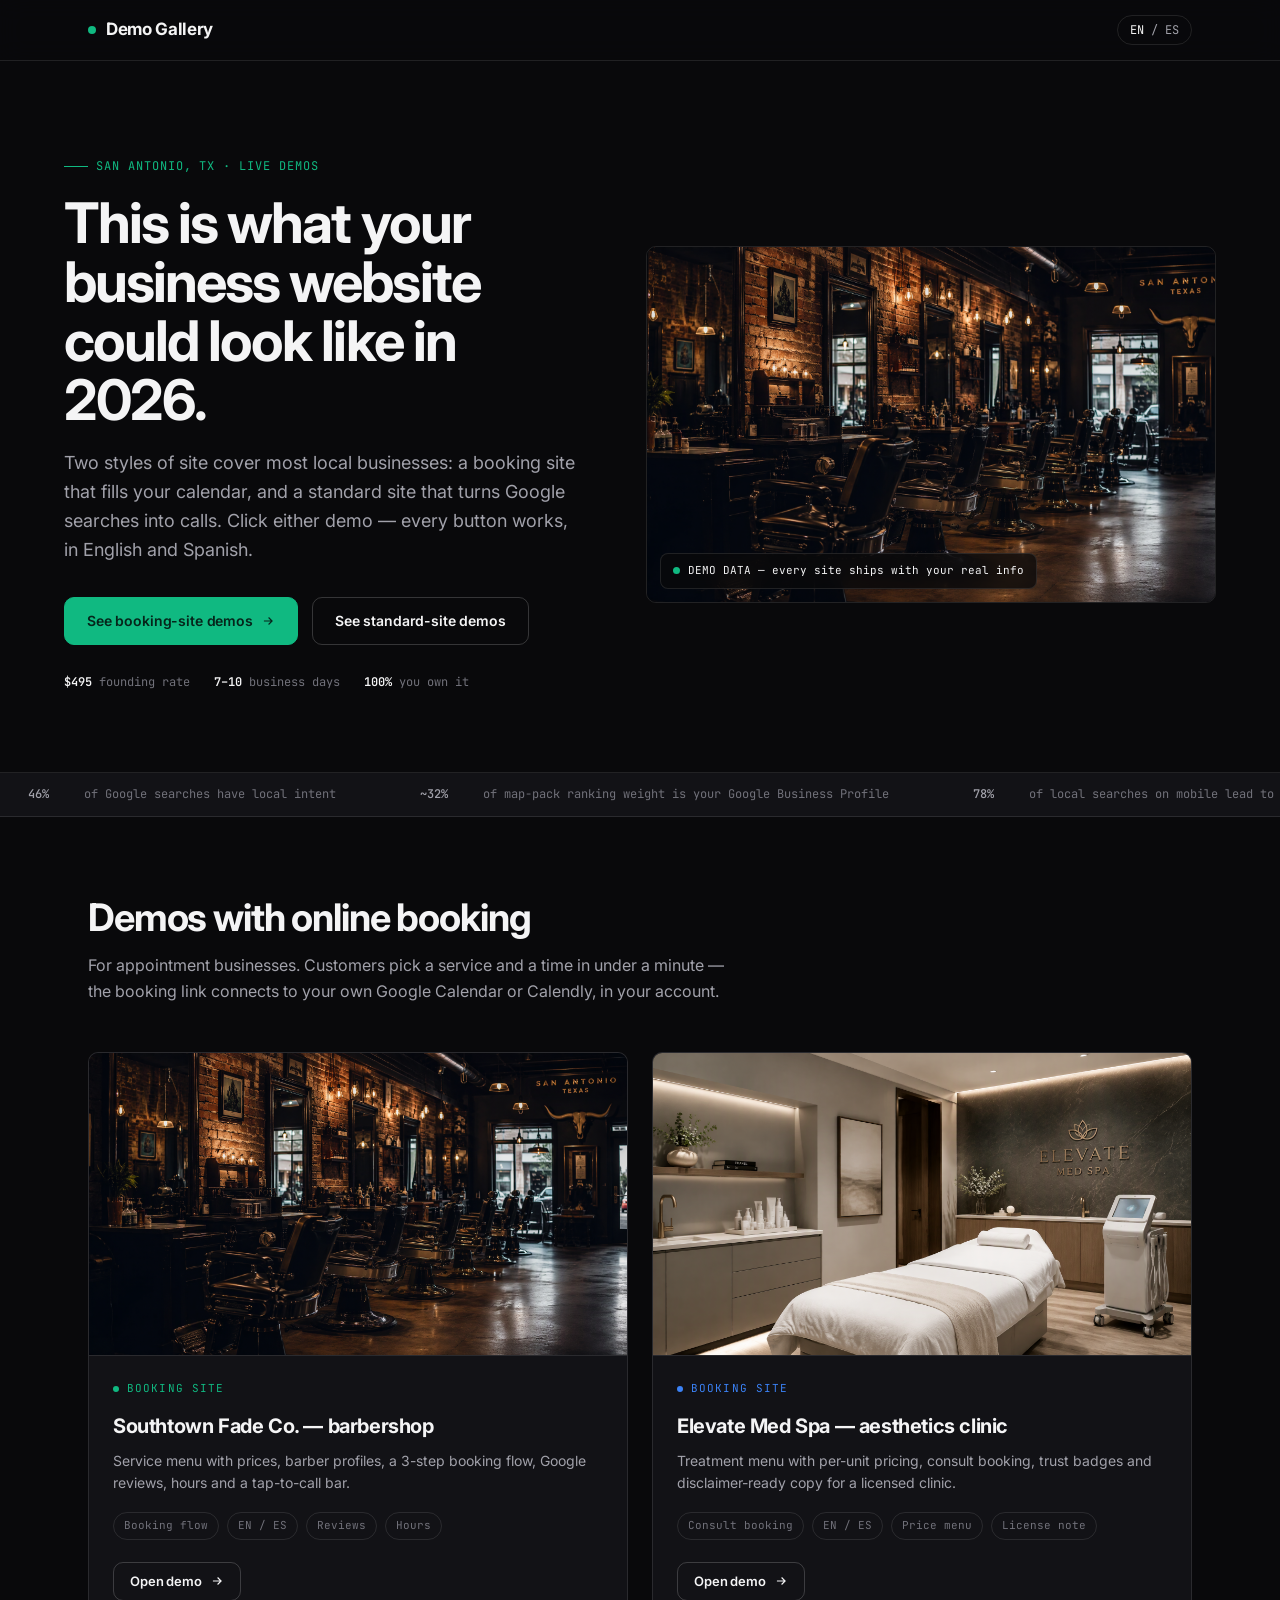
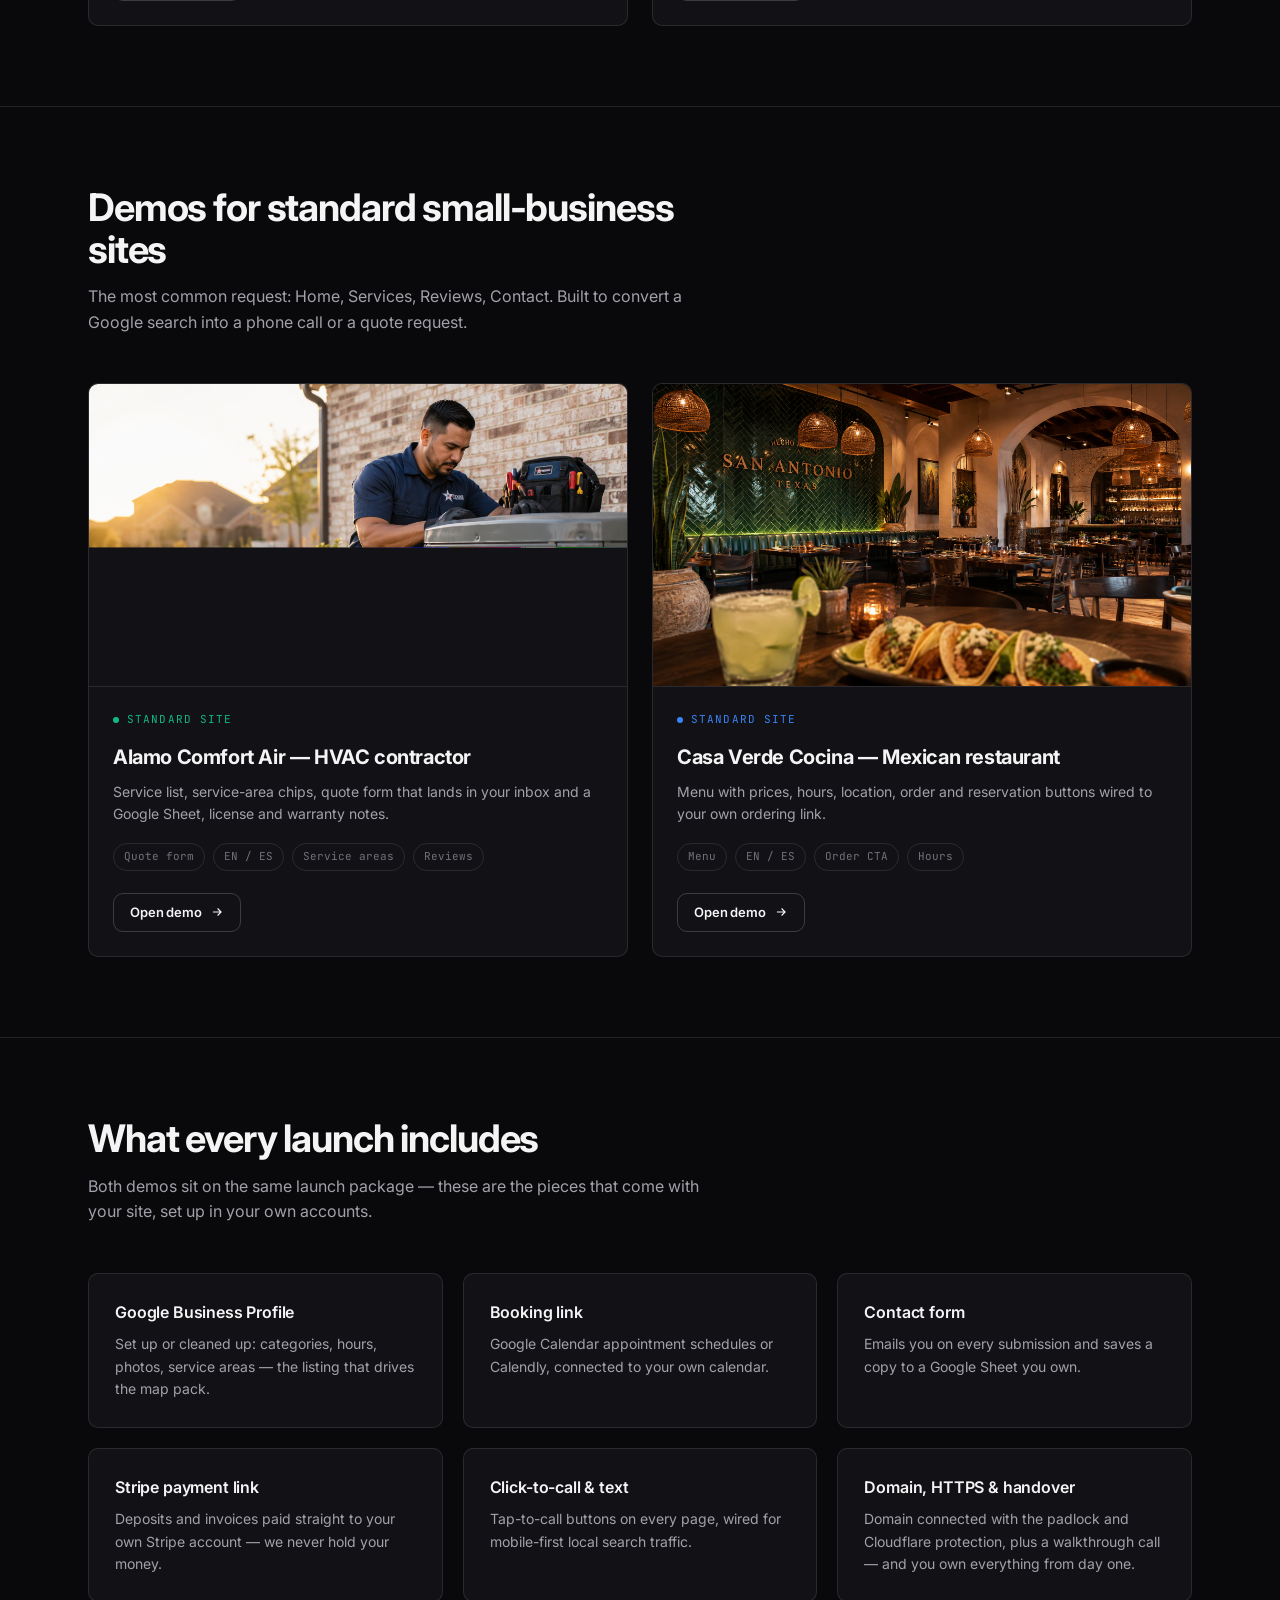
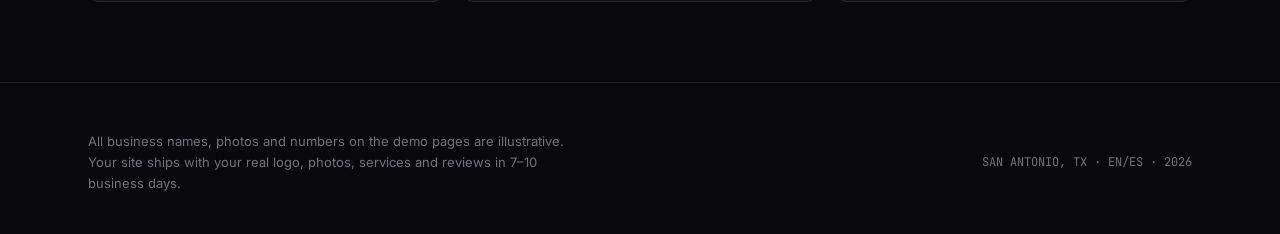
==== app/index.html @ 854df6b5 "refactor: normalize app directory name from 'app 2' to 'app'" ====
<!DOCTYPE html>
<html lang="en">
<head>
<meta charset="UTF-8">
<meta name="viewport" content="width=device-width, initial-scale=1.0">
<title>Website Demo Gallery — San Antonio Small Business</title>
<meta name="description" content="Live website demos for San Antonio small businesses: booking sites and standard business pages, in English and Spanish.">
<link rel="preconnect" href="https://fonts.googleapis.com">
<link rel="preconnect" href="https://fonts.gstatic.com" crossorigin>
<link href="https://fonts.googleapis.com/css2?family=Inter:wght@400;500;600;700;800&family=JetBrains+Mono:wght@400;500;600&display=swap" rel="stylesheet">
<link rel="stylesheet" href="assets/css/main.css">
<style>:root { --accent: #10b981; }</style>
</head>
<body>

<nav class="nav">
  <div class="container nav-inner">
    <a class="brand" href="index.html"><span class="brand-dot"></span><span data-i18n="brand">Demo Gallery</span></a>
    <div class="nav-links" style="display:none;">
      <a href="#booking-demos" data-i18n="navBooking">Booking demos</a>
      <a href="#standard-demos" data-i18n="navStandard">Standard demos</a>
      <a href="#includes" data-i18n="navIncludes">What's included</a>
    </div>
    <div class="nav-right">
      <button type="button" class="lang-toggle"><span class="active-lang">EN</span>&nbsp;/&nbsp;<span data-i18n="otherLang">ES</span></button>
    </div>
  </div>
</nav>

<header class="hero">
  <div class="container hero-grid">
    <div>
      <div class="eyebrow" data-i18n="eyebrow">SAN ANTONIO, TX · LIVE DEMOS</div>
      <h1 data-i18n="h1">This is what your business website could look like in 2026.</h1>
      <p class="lede" data-i18n="lede">Two styles of site cover most local businesses: a booking site that fills your calendar, and a standard site that turns Google searches into calls. Click either demo — every button works, in English and Spanish.</p>
      <div class="hero-ctas">
        <a class="btn btn-primary" href="#booking-demos"><span data-i18n="ctaBooking">See booking-site demos</span> <svg width="14" height="14" viewBox="0 0 24 24" fill="none" stroke="currentColor" stroke-width="2"><path d="M5 12h14M13 6l6 6-6 6"/></svg></a>
        <a class="btn btn-ghost" href="#standard-demos"><span data-i18n="ctaStandard">See standard-site demos</span></a>
      </div>
      <div class="hero-trust">
        <div class="trust-item"><strong>$495</strong> <span data-i18n="trust1">founding rate</span></div>
        <div class="trust-item"><strong>7–10</strong> <span data-i18n="trust2">business days</span></div>
        <div class="trust-item"><strong>100%</strong> <span data-i18n="trust3">you own it</span></div>
      </div>
    </div>
    <div class="hero-media">
      <img src="assets/img/barbershop-hero.png" alt="Barbershop website demo preview">
      <div class="hero-badge"><span class="pulse"></span><span data-i18n="badge">DEMO DATA — every site ships with your real info</span></div>
    </div>
  </div>
</header>

<div class="ticker-wrap">
  <div class="ticker" aria-hidden="true">
    <span><b>46%</b> <span data-i18n="tick1">of Google searches have local intent</span></span>
    <span><b>~32%</b> <span data-i18n="tick2">of map-pack ranking weight is your Google Business Profile</span></span>
    <span><b>78%</b> <span data-i18n="tick3">of local searches on mobile lead to an offline visit or call</span></span>
    <span data-i18n="tick4">Your site + your Google listing + click-to-call = the whole funnel</span>
    <span><b>46%</b> <span data-i18n="tick1">of Google searches have local intent</span></span>
    <span><b>~32%</b> <span data-i18n="tick2">of map-pack ranking weight is your Google Business Profile</span></span>
    <span><b>78%</b> <span data-i18n="tick3">of local searches on mobile lead to an offline visit or call</span></span>
    <span data-i18n="tick4">Your site + your Google listing + click-to-call = the whole funnel</span>
  </div>
</div>

<section class="section" id="booking-demos">
  <div class="container">
    <div class="section-head">
      <h2 data-i18n="bookH">Demos with online booking</h2>
      <p data-i18n="bookP">For appointment businesses. Customers pick a service and a time in under a minute — the booking link connects to your own Google Calendar or Calendly, in your account.</p>
    </div>
    <div class="tpl-grid">
      <a class="tpl-card" href="barbershop.html">
        <img src="assets/img/barbershop-hero.png" alt="Southtown Fade Co. demo">
        <div class="tpl-body">
          <span class="tpl-tag emerald" data-i18n="tagBooking">BOOKING SITE</span>
          <h3 data-i18n="b1t">Southtown Fade Co. — barbershop</h3>
          <p data-i18n="b1p">Service menu with prices, barber profiles, a 3-step booking flow, Google reviews, hours and a tap-to-call bar.</p>
          <div class="tpl-feats">
            <span data-i18n="f1">Booking flow</span><span data-i18n="f2">EN / ES</span><span data-i18n="f3">Reviews</span><span data-i18n="f4">Hours</span>
          </div>
          <span class="btn btn-ghost btn-sm"><span data-i18n="viewDemo">Open demo</span> <svg width="14" height="14" viewBox="0 0 24 24" fill="none" stroke="currentColor" stroke-width="2"><path d="M5 12h14M13 6l6 6-6 6"/></svg></span>
        </div>
      </a>
      <a class="tpl-card" href="medspa.html">
        <img src="assets/img/medspa-hero.png" alt="Elevate Med Spa demo">
        <div class="tpl-body">
          <span class="tpl-tag cobalt" data-i18n="tagBooking2">BOOKING SITE</span>
          <h3 data-i18n="b2t">Elevate Med Spa — aesthetics clinic</h3>
          <p data-i18n="b2p">Treatment menu with per-unit pricing, consult booking, trust badges and disclaimer-ready copy for a licensed clinic.</p>
          <div class="tpl-feats">
            <span data-i18n="f1b">Consult booking</span><span data-i18n="f2b">EN / ES</span><span data-i18n="f3b">Price menu</span><span data-i18n="f4b">License note</span>
          </div>
          <span class="btn btn-ghost btn-sm"><span data-i18n="viewDemo2">Open demo</span> <svg width="14" height="14" viewBox="0 0 24 24" fill="none" stroke="currentColor" stroke-width="2"><path d="M5 12h14M13 6l6 6-6 6"/></svg></span>
        </div>
      </a>
    </div>
  </div>
</section>

<section class="section" id="standard-demos">
  <div class="container">
    <div class="section-head">
      <h2 data-i18n="stdH">Demos for standard small-business sites</h2>
      <p data-i18n="stdP">The most common request: Home, Services, Reviews, Contact. Built to convert a Google search into a phone call or a quote request.</p>
    </div>
    <div class="tpl-grid">
      <a class="tpl-card" href="contractor.html">
        <img src="assets/img/contractor-hero.png" alt="Alamo Comfort Air demo">
        <div class="tpl-body">
          <span class="tpl-tag emerald" data-i18n="tagStandard">STANDARD SITE</span>
          <h3 data-i18n="s1t">Alamo Comfort Air — HVAC contractor</h3>
          <p data-i18n="s1p">Service list, service-area chips, quote form that lands in your inbox and a Google Sheet, license and warranty notes.</p>
          <div class="tpl-feats">
            <span data-i18n="f1c">Quote form</span><span data-i18n="f2c">EN / ES</span><span data-i18n="f3c">Service areas</span><span data-i18n="f4c">Reviews</span>
          </div>
          <span class="btn btn-ghost btn-sm"><span data-i18n="viewDemo3">Open demo</span> <svg width="14" height="14" viewBox="0 0 24 24" fill="none" stroke="currentColor" stroke-width="2"><path d="M5 12h14M13 6l6 6-6 6"/></svg></span>
        </div>
      </a>
      <a class="tpl-card" href="restaurant.html">
        <img src="assets/img/restaurant-hero.png" alt="Casa Verde Cocina demo">
        <div class="tpl-body">
          <span class="tpl-tag cobalt" data-i18n="tagStandard2">STANDARD SITE</span>
          <h3 data-i18n="s2t">Casa Verde Cocina — Mexican restaurant</h3>
          <p data-i18n="s2p">Menu with prices, hours, location, order and reservation buttons wired to your own ordering link.</p>
          <div class="tpl-feats">
            <span data-i18n="f1d">Menu</span><span data-i18n="f2d">EN / ES</span><span data-i18n="f3d">Order CTA</span><span data-i18n="f4d">Hours</span>
          </div>
          <span class="btn btn-ghost btn-sm"><span data-i18n="viewDemo4">Open demo</span> <svg width="14" height="14" viewBox="0 0 24 24" fill="none" stroke="currentColor" stroke-width="2"><path d="M5 12h14M13 6l6 6-6 6"/></svg></span>
        </div>
      </a>
    </div>
  </div>
</section>

<section class="section" id="includes">
  <div class="container">
    <div class="section-head">
      <h2 data-i18n="incH">What every launch includes</h2>
      <p data-i18n="incP">Both demos sit on the same launch package — these are the pieces that come with your site, set up in your own accounts.</p>
    </div>
    <div class="grid-3">
      <div class="card"><h3 data-i18n="i1t">Google Business Profile</h3><p data-i18n="i1p">Set up or cleaned up: categories, hours, photos, service areas — the listing that drives the map pack.</p></div>
      <div class="card"><h3 data-i18n="i2t">Booking link</h3><p data-i18n="i2p">Google Calendar appointment schedules or Calendly, connected to your own calendar.</p></div>
      <div class="card"><h3 data-i18n="i3t">Contact form</h3><p data-i18n="i3p">Emails you on every submission and saves a copy to a Google Sheet you own.</p></div>
      <div class="card"><h3 data-i18n="i4t">Stripe payment link</h3><p data-i18n="i4p">Deposits and invoices paid straight to your own Stripe account — we never hold your money.</p></div>
      <div class="card"><h3 data-i18n="i5t">Click-to-call &amp; text</h3><p data-i18n="i5p">Tap-to-call buttons on every page, wired for mobile-first local search traffic.</p></div>
      <div class="card"><h3 data-i18n="i6t">Domain, HTTPS &amp; handover</h3><p data-i18n="i6p">Domain connected with the padlock and Cloudflare protection, plus a walkthrough call — and you own everything from day one.</p></div>
    </div>
  </div>
</section>

<footer class="footer">
  <div class="container footer-inner">
    <p data-i18n="footP">All business names, photos and numbers on the demo pages are illustrative. Your site ships with your real logo, photos, services and reviews in 7–10 business days.</p>
    <span class="mono" data-i18n="footM">SAN ANTONIO, TX · EN/ES · 2026</span>
  </div>
</footer>

<script>
window.I18N = {
  en: {
    brand: "Demo Gallery", navBooking: "Booking demos", navStandard: "Standard demos", navIncludes: "What's included", otherLang: "ES",
    eyebrow: "SAN ANTONIO, TX · LIVE DEMOS",
    h1: "This is what your business website could look like in 2026.",
    lede: "Two styles of site cover most local businesses: a booking site that fills your calendar, and a standard site that turns Google searches into calls. Click either demo — every button works, in English and Spanish.",
    ctaBooking: "See booking-site demos", ctaStandard: "See standard-site demos",
    trust1: "founding rate", trust2: "business days", trust3: "you own it",
    badge: "DEMO DATA — every site ships with your real info",
    tick1: "of Google searches have local intent", tick2: "of map-pack ranking weight is your Google Business Profile", tick3: "of local searches on mobile lead to an offline visit or call", tick4: "Your site + your Google listing + click-to-call = the whole funnel",
    bookH: "Demos with online booking",
    bookP: "For appointment businesses. Customers pick a service and a time in under a minute — the booking link connects to your own Google Calendar or Calendly, in your account.",
    tagBooking: "BOOKING SITE", b1t: "Southtown Fade Co. — barbershop",
    b1p: "Service menu with prices, barber profiles, a 3-step booking flow, Google reviews, hours and a tap-to-call bar.",
    f1: "Booking flow", f2: "EN / ES", f3: "Reviews", f4: "Hours", viewDemo: "Open demo",
    tagBooking2: "BOOKING SITE", b2t: "Elevate Med Spa — aesthetics clinic",
    b2p: "Treatment menu with per-unit pricing, consult booking, trust badges and disclaimer-ready copy for a licensed clinic.",
    f1b: "Consult booking", f2b: "EN / ES", f3b: "Price menu", f4b: "License note", viewDemo2: "Open demo",
    stdH: "Demos for standard small-business sites",
    stdP: "The most common request: Home, Services, Reviews, Contact. Built to convert a Google search into a phone call or a quote request.",
    tagStandard: "STANDARD SITE", s1t: "Alamo Comfort Air — HVAC contractor",
    s1p: "Service list, service-area chips, quote form that lands in your inbox and a Google Sheet, license and warranty notes.",
    f1c: "Quote form", f2c: "EN / ES", f3c: "Service areas", f4c: "Reviews", viewDemo3: "Open demo",
    tagStandard2: "STANDARD SITE", s2t: "Casa Verde Cocina — Mexican restaurant",
    s2p: "Menu with prices, hours, location, order and reservation buttons wired to your own ordering link.",
    f1d: "Menu", f2d: "EN / ES", f3d: "Order CTA", f4d: "Hours", viewDemo4: "Open demo",
    incH: "What every launch includes",
    incP: "Both demos sit on the same launch package — these are the pieces that come with your site, set up in your own accounts.",
    i1t: "Google Business Profile", i1p: "Set up or cleaned up: categories, hours, photos, service areas — the listing that drives the map pack.",
    i2t: "Booking link", i2p: "Google Calendar appointment schedules or Calendly, connected to your own calendar.",
    i3t: "Contact form", i3p: "Emails you on every submission and saves a copy to a Google Sheet you own.",
    i4t: "Stripe payment link", i4p: "Deposits and invoices paid straight to your own Stripe account — we never hold your money.",
    i5t: "Click-to-call & text", i5p: "Tap-to-call buttons on every page, wired for mobile-first local search traffic.",
    i6t: "Domain, HTTPS & handover", i6p: "Domain connected with the padlock and Cloudflare protection, plus a walkthrough call — and you own everything from day one.",
    footP: "All business names, photos and numbers on the demo pages are illustrative. Your site ships with your real logo, photos, services and reviews in 7–10 business days.",
    footM: "SAN ANTONIO, TX · EN/ES · 2026"
  },
  es: {
    brand: "Galería de demos", navBooking: "Demos con citas", navStandard: "Demos estándar", navIncludes: "Qué incluye", otherLang: "EN",
    eyebrow: "SAN ANTONIO, TX · DEMOS EN VIVO",
    h1: "Así podría verse el sitio web de su negocio en 2026.",
    lede: "Dos estilos de sitio cubren la mayoría de los negocios locales: un sitio con citas que llena su calendario, y un sitio estándar que convierte búsquedas de Google en llamadas. Abra cualquier demo — cada botón funciona, en inglés y en español.",
    ctaBooking: "Ver demos con citas", ctaStandard: "Ver demos estándar",
    trust1: "tarifa fundador", trust2: "días hábiles", trust3: "es suyo",
    badge: "DATOS DE DEMO — cada sitio se entrega con su información real",
    tick1: "de las búsquedas en Google tienen intención local", tick2: "del peso del ranking local es su perfil de Google Business", tick3: "de las búsquedas locales en móvil terminan en visita o llamada", tick4: "Su sitio + su perfil de Google + llamar con un toque = todo el embudo",
    bookH: "Demos con citas en línea",
    bookP: "Para negocios con citas. El cliente elige un servicio y una hora en menos de un minuto — el enlace de citas se conecta a su propio Google Calendar o Calendly, en su cuenta.",
    tagBooking: "SITIO CON CITAS", b1t: "Southtown Fade Co. — barbería",
    b1p: "Menú de servicios con precios, perfiles de barberos, citas en 3 pasos, reseñas de Google, horarios y barra de llamada.",
    f1: "Flujo de citas", f2: "EN / ES", f3: "Reseñas", f4: "Horarios", viewDemo: "Abrir demo",
    tagBooking2: "SITIO CON CITAS", b2t: "Elevate Med Spa — clínica de estética",
    b2p: "Menú de tratamientos con precios por unidad, reserva de consulta, sellos de confianza y textos listos para un aviso legal.",
    f1b: "Reserva de consulta", f2b: "EN / ES", f3b: "Menú de precios", f4b: "Nota de licencia", viewDemo2: "Abrir demo",
    stdH: "Demos de sitios estándar para negocios",
    stdP: "La solicitud más común: Inicio, Servicios, Reseñas, Contacto. Hecho para convertir una búsqueda de Google en llamada o solicitud de cotización.",
    tagStandard: "SITIO ESTÁNDAR", s1t: "Alamo Comfort Air — contratista de aire acondicionado",
    s1p: "Lista de servicios, zonas de servicio, formulario de cotización que llega a su correo y a una hoja de Google, notas de licencia y garantía.",
    f1c: "Formulario", f2c: "EN / ES", f3c: "Zonas", f4c: "Reseñas", viewDemo3: "Abrir demo",
    tagStandard2: "SITIO ESTÁNDAR", s2t: "Casa Verde Cocina — restaurante mexicano",
    s2p: "Menú con precios, horarios, ubicación, botones de pedido y reservación conectados a su propio enlace.",
    f1d: "Menú", f2d: "EN / ES", f3d: "Pedidos", f4d: "Horarios", viewDemo4: "Abrir demo",
    incH: "Qué incluye cada lanzamiento",
    incP: "Ambas demos usan el mismo paquete de lanzamiento — estas piezas llegan con su sitio, configuradas en sus propias cuentas.",
    i1t: "Perfil de Google Business", i1p: "Creado o arreglado: categorías, horarios, fotos, zonas — la ficha que impulsa el mapa local.",
    i2t: "Enlace de citas", i2p: "Citas de Google Calendar o Calendly, conectadas a su propio calendario.",
    i3t: "Formulario de contacto", i3p: "Le llega un correo con cada solicitud y guarda una copia en una hoja de Google suya.",
    i4t: "Enlace de pago Stripe", i4p: "Depósitos y facturas pagan directo a su propia cuenta de Stripe — nunca retenemos su dinero.",
    i5t: "Llamar y texto con un toque", i5p: "Botones de llamada en cada página, pensados para el tráfico móvil de búsqueda local.",
    i6t: "Dominio, HTTPS y entrega", i6p: "Dominio conectado con candado y protección de Cloudflare, más una llamada de orientación — y usted es dueño de todo desde el día uno.",
    footP: "Los nombres, fotos y números de las demos son ilustrativos. Su sitio se entrega con su logo, fotos, servicios y reseñas reales en 7–10 días hábiles.",
    footM: "SAN ANTONIO, TX · EN/ES · 2026"
  }
};
</script>
<script src="assets/js/main.js"></script>
</body>
</html>
---- app/assets/css/main.css ----
/* ============================================================
   Dark Modern demo system — Zinc-950 canvas, 1px borders,
   Inter tight + JetBrains Mono. No shadows, no gradients.
   ============================================================ */

:root {
  --bg: #09090b;
  --surface: #121216;
  --surface-2: #18181d;
  --border: rgba(255, 255, 255, 0.1);
  --border-strong: rgba(255, 255, 255, 0.18);
  --text: #f4f4f5;
  --muted: #a1a1aa;
  --faint: #71717a;
  --emerald: #10b981;
  --cobalt: #3b82f6;
  --danger: #f87171;
  --sans: "Inter", -apple-system, BlinkMacSystemFont, "Segoe UI", Roboto, sans-serif;
  --mono: "JetBrains Mono", ui-monospace, SFMono-Regular, Menlo, monospace;
  --ease: cubic-bezier(0.2, 1, 0.2, 1);
  --radius: 10px;
}

* { margin: 0; padding: 0; box-sizing: border-box; }

html { scroll-behavior: smooth; }

body {
  background: var(--bg);
  color: var(--text);
  font-family: var(--sans);
  font-size: 16px;
  line-height: 1.6;
  -webkit-font-smoothing: antialiased;
  padding-bottom: 72px; /* room for mobile action bar */
}

img { display: block; max-width: 100%; }

a { color: inherit; text-decoration: none; }

.container { max-width: 1152px; margin: 0 auto; padding: 0 24px; }

.mono { font-family: var(--mono); }

::selection { background: rgba(16, 185, 129, 0.3); }

:focus-visible {
  outline: 2px solid var(--cobalt);
  outline-offset: 2px;
  border-radius: 4px;
}

/* ---------- Nav ---------- */
.nav {
  position: sticky;
  top: 0;
  z-index: 50;
  background: rgba(9, 9, 11, 0.82);
  backdrop-filter: blur(12px);
  border-bottom: 1px solid var(--border);
}
.nav-inner {
  display: flex;
  align-items: center;
  justify-content: space-between;
  height: 60px;
  gap: 16px;
}
.brand {
  font-weight: 700;
  letter-spacing: -0.02em;
  font-size: 17px;
  display: flex;
  align-items: center;
  gap: 10px;
  white-space: nowrap;
}
.brand-dot { width: 8px; height: 8px; border-radius: 50%; background: var(--accent, var(--emerald)); }
.nav-links { display: flex; gap: 28px; align-items: center; }
.nav-links a {
  font-size: 14px;
  color: var(--muted);
  transition: color 160ms var(--ease);
}
.nav-links a:hover { color: var(--text); }
.nav-right { display: flex; align-items: center; gap: 12px; }
@media (max-width: 899px) { .nav-links { display: none; } }

.lang-toggle {
  font-family: var(--mono);
  font-size: 12px;
  color: var(--muted);
  border: 1px solid var(--border);
  background: transparent;
  border-radius: 999px;
  padding: 6px 12px;
  cursor: pointer;
  transition: border-color 160ms var(--ease), color 160ms var(--ease);
}
.lang-toggle:hover { border-color: var(--border-strong); color: var(--text); }
.lang-toggle .active-lang { color: var(--text); }

/* ---------- Buttons ---------- */
.btn {
  display: inline-flex;
  align-items: center;
  justify-content: center;
  gap: 8px;
  font-family: var(--sans);
  font-size: 14px;
  font-weight: 600;
  letter-spacing: -0.01em;
  padding: 12px 22px;
  border-radius: var(--radius);
  border: 1px solid transparent;
  cursor: pointer;
  transition: background 180ms var(--ease), border-color 180ms var(--ease), color 180ms var(--ease);
  min-height: 44px;
}
.btn svg { transition: transform 180ms var(--ease); }
.btn:hover svg { transform: translateX(3px); }
.btn-primary { background: var(--accent, var(--emerald)); color: #06251b; border-color: var(--accent, var(--emerald)); }
.btn-primary:hover { filter: brightness(1.1); }
.btn-cobalt { background: var(--cobalt); color: #fff; border-color: var(--cobalt); }
.btn-cobalt:hover { filter: brightness(1.12); }
.btn-ghost { background: transparent; color: var(--text); border-color: var(--border-strong); }
.btn-ghost:hover { border-color: rgba(255, 255, 255, 0.35); }
.btn-sm { padding: 8px 16px; min-height: 38px; font-size: 13px; }
.btn-block { width: 100%; }
.btn:disabled { opacity: 0.45; cursor: not-allowed; }

/* ---------- Hero ---------- */
.hero { border-bottom: 1px solid var(--border); }
.hero-grid {
  display: grid;
  gap: 48px;
  padding: 72px 0 64px;
  align-items: center;
}
@media (min-width: 1024px) {
  .hero-grid { grid-template-columns: 1fr 1.1fr; gap: 64px; padding: 96px 0 80px; }
}
.eyebrow {
  font-family: var(--mono);
  font-size: 12px;
  letter-spacing: 0.08em;
  color: var(--accent, var(--emerald));
  margin-bottom: 18px;
  display: flex;
  align-items: center;
  gap: 8px;
}
.eyebrow::before { content: ""; width: 24px; height: 1px; background: var(--accent, var(--emerald)); }
.hero h1 {
  font-size: clamp(34px, 5vw, 56px);
  line-height: 1.05;
  letter-spacing: -0.035em;
  font-weight: 700;
  margin-bottom: 20px;
}
.hero p.lede { color: var(--muted); font-size: 18px; max-width: 54ch; margin-bottom: 32px; }
.hero-ctas { display: flex; gap: 14px; flex-wrap: wrap; }
.hero-trust { margin-top: 28px; display: flex; gap: 24px; flex-wrap: wrap; }
.trust-item { font-family: var(--mono); font-size: 12px; color: var(--faint); }
.trust-item strong { color: var(--text); font-weight: 600; }

.hero-media { position: relative; }
.hero-media img {
  width: 100%;
  aspect-ratio: 16 / 10;
  object-fit: cover;
  border-radius: var(--radius);
  border: 1px solid var(--border);
}
.hero-badge {
  position: absolute;
  bottom: 14px;
  left: 14px;
  font-family: var(--mono);
  font-size: 11px;
  color: var(--text);
  background: rgba(9, 9, 11, 0.78);
  backdrop-filter: blur(8px);
  border: 1px solid var(--border);
  border-radius: 8px;
  padding: 8px 12px;
  display: flex;
  align-items: center;
  gap: 8px;
}
.pulse { width: 7px; height: 7px; border-radius: 50%; background: var(--accent, var(--emerald)); animation: pulse 2s infinite; }
@keyframes pulse { 0%, 100% { opacity: 1; } 50% { opacity: 0.35; } }
@media (prefers-reduced-motion: reduce) { .pulse { animation: none; } }

/* ---------- Metrics strip ---------- */
.metrics { border-bottom: 1px solid var(--border); }
.metrics-row {
  display: grid;
  grid-template-columns: repeat(2, 1fr);
  gap: 1px;
  background: var(--border);
}
@media (min-width: 768px) { .metrics-row { grid-template-columns: repeat(4, 1fr); } }
.metric {
  background: var(--bg);
  padding: 28px 24px;
}
.metric-value {
  font-family: var(--mono);
  font-size: 28px;
  font-weight: 600;
  letter-spacing: -0.03em;
  color: var(--text);
}
.metric-value .unit { font-size: 15px; color: var(--accent, var(--emerald)); }
.metric-label { font-size: 13px; color: var(--faint); margin-top: 6px; }

/* ---------- Sections ---------- */
.section { padding: 80px 0; border-bottom: 1px solid var(--border); }
.section-head { max-width: 640px; margin-bottom: 48px; }
.section-head h2 {
  font-size: clamp(26px, 3.4vw, 38px);
  letter-spacing: -0.03em;
  line-height: 1.1;
  font-weight: 700;
  margin-bottom: 14px;
}
.section-head p { color: var(--muted); font-size: 16px; }

/* ---------- Service / menu rows ---------- */
.rows { border-top: 1px solid var(--border); }
.row-item {
  display: flex;
  align-items: baseline;
  justify-content: space-between;
  gap: 24px;
  padding: 22px 4px;
  border-bottom: 1px solid var(--border);
  transition: background 160ms var(--ease), padding 160ms var(--ease);
  cursor: pointer;
}
.row-item:hover { background: var(--surface); padding-left: 14px; padding-right: 14px; }
.row-main { min-width: 0; }
.row-name { font-weight: 600; font-size: 17px; letter-spacing: -0.01em; }
.row-desc { font-size: 14px; color: var(--faint); margin-top: 3px; }
.row-meta { text-align: right; white-space: nowrap; }
.row-price { font-family: var(--mono); font-size: 16px; font-weight: 600; color: var(--text); }
.row-sub { font-family: var(--mono); font-size: 11px; color: var(--faint); margin-top: 3px; }

/* ---------- Cards grid (reviews / features) ---------- */
.grid-3 { display: grid; gap: 20px; }
@media (min-width: 900px) { .grid-3 { grid-template-columns: repeat(3, 1fr); } }
.grid-2 { display: grid; gap: 20px; }
@media (min-width: 900px) { .grid-2 { grid-template-columns: repeat(2, 1fr); } }

.card {
  background: var(--surface);
  border: 1px solid var(--border);
  border-radius: var(--radius);
  padding: 26px;
}
.card .stars { color: var(--accent, var(--emerald)); font-size: 14px; letter-spacing: 2px; margin-bottom: 12px; }
.card blockquote { font-size: 15px; color: var(--text); line-height: 1.65; }
.card .who { margin-top: 16px; font-size: 13px; color: var(--faint); }
.card .who strong { color: var(--muted); font-weight: 600; }
.card h3 { font-size: 16px; font-weight: 600; letter-spacing: -0.01em; margin-bottom: 8px; }
.card p { font-size: 14px; color: var(--muted); }

/* ---------- Info / hours block ---------- */
.info-grid { display: grid; gap: 40px; }
@media (min-width: 900px) { .info-grid { grid-template-columns: 1fr 1fr; gap: 64px; } }
.hours-table { width: 100%; border-collapse: collapse; font-size: 14px; }
.hours-table td { padding: 10px 0; border-bottom: 1px solid var(--border); }
.hours-table td:last-child { text-align: right; font-family: var(--mono); font-size: 13px; color: var(--muted); }
.hours-table tr.today td { color: var(--accent, var(--emerald)); }
.hours-table tr.today td:last-child { color: var(--accent, var(--emerald)); }
.info-line { display: flex; gap: 12px; align-items: flex-start; padding: 14px 0; border-bottom: 1px solid var(--border); font-size: 15px; }
.info-line svg { flex-shrink: 0; margin-top: 3px; color: var(--faint); }
.info-line a { color: var(--text); }
.info-line a:hover { color: var(--accent, var(--emerald)); }
.info-line .lbl { font-size: 12px; font-family: var(--mono); color: var(--faint); display: block; }

/* ---------- Forms ---------- */
.form { display: grid; gap: 18px; }
.field label { display: block; font-size: 13px; font-weight: 600; margin-bottom: 7px; letter-spacing: -0.01em; }
.field input, .field select, .field textarea {
  width: 100%;
  background: var(--surface);
  border: 1px solid var(--border);
  border-radius: var(--radius);
  color: var(--text);
  font-family: var(--sans);
  font-size: 15px;
  padding: 12px 14px;
  transition: border-color 160ms var(--ease);
  min-height: 46px;
}
.field textarea { min-height: 110px; resize: vertical; }
.field input:focus, .field select:focus, .field textarea:focus {
  outline: none;
  border-color: var(--accent, var(--emerald));
}
.field .err { display: none; font-size: 12px; color: var(--danger); margin-top: 6px; font-family: var(--mono); }
.field.invalid input, .field.invalid select, .field.invalid textarea { border-color: var(--danger); }
.field.invalid .err { display: block; }
.form-success {
  display: none;
  background: var(--surface);
  border: 1px solid var(--accent, var(--emerald));
  border-radius: var(--radius);
  padding: 28px;
  text-align: center;
}
.form-success.show { display: block; }
.form-success .ref { font-family: var(--mono); font-size: 13px; color: var(--accent, var(--emerald)); margin-top: 10px; }

/* ---------- Booking flow ---------- */
.booking-shell { background: var(--surface); border: 1px solid var(--border); border-radius: var(--radius); overflow: hidden; }
.booking-steps { display: flex; border-bottom: 1px solid var(--border); }
.bstep { flex: 1; padding: 16px 12px; font-family: var(--mono); font-size: 11px; letter-spacing: 0.06em; color: var(--faint); border-right: 1px solid var(--border); text-align: center; transition: color 160ms var(--ease), background 160ms var(--ease); }
.bstep:last-child { border-right: none; }
.bstep.on { color: var(--text); background: var(--surface-2); box-shadow: inset 0 -2px 0 var(--accent, var(--emerald)); }
.bstep.done { color: var(--accent, var(--emerald)); }
.booking-pane { padding: 32px 28px; }
@media (min-width: 768px) { .booking-pane { padding: 40px 44px; } }
.booking-pane h3 { font-size: 20px; letter-spacing: -0.02em; margin-bottom: 6px; }
.booking-pane .hint { font-size: 14px; color: var(--faint); margin-bottom: 26px; }
.slot-grid { display: grid; grid-template-columns: repeat(3, 1fr); gap: 10px; }
@media (min-width: 768px) { .slot-grid { grid-template-columns: repeat(4, 1fr); } }
.slot {
  font-family: var(--mono);
  font-size: 13px;
  padding: 12px 8px;
  text-align: center;
  background: var(--bg);
  border: 1px solid var(--border);
  border-radius: 8px;
  color: var(--text);
  cursor: pointer;
  transition: border-color 160ms var(--ease), background 160ms var(--ease);
  min-height: 44px;
}
.slot:hover { border-color: var(--border-strong); }
.slot.sel { background: var(--accent, var(--emerald)); color: #06251b; border-color: var(--accent, var(--emerald)); font-weight: 600; }
.slot.off { opacity: 0.3; cursor: not-allowed; text-decoration: line-through; }
.bk-nav { display: flex; justify-content: space-between; margin-top: 32px; gap: 12px; }
.bk-summary { font-family: var(--mono); font-size: 12px; color: var(--faint); border: 1px dashed var(--border); border-radius: 8px; padding: 14px 16px; margin-bottom: 24px; display: flex; flex-wrap: wrap; gap: 8px 24px; }
.bk-summary span b { color: var(--text); font-weight: 600; }
.bk-confirm { text-align: center; padding: 20px 0; }
.bk-confirm .big-check { width: 56px; height: 56px; margin: 0 auto 20px; border-radius: 50%; border: 1px solid var(--accent, var(--emerald)); display: flex; align-items: center; justify-content: center; color: var(--accent, var(--emerald)); }
.bk-confirm h3 { margin-bottom: 8px; }
.bk-confirm p { color: var(--muted); font-size: 15px; max-width: 46ch; margin: 0 auto; }
.bk-confirm .ref { font-family: var(--mono); font-size: 13px; color: var(--accent, var(--emerald)); margin-top: 16px; }

/* ---------- Gallery (index) ---------- */
.ticker-wrap { border-bottom: 1px solid var(--border); overflow: hidden; background: var(--surface); }
.ticker { display: flex; width: max-content; animation: ticker 36s linear infinite; }
.ticker:hover { animation-play-state: paused; }
.ticker span { font-family: var(--mono); font-size: 12px; color: var(--faint); padding: 12px 28px; white-space: nowrap; }
.ticker span b { color: var(--muted); font-weight: 500; }
@keyframes ticker { from { transform: translateX(0); } to { transform: translateX(-50%); } }
@media (prefers-reduced-motion: reduce) { .ticker { animation: none; } }

.tpl-grid { display: grid; gap: 24px; }
@media (min-width: 900px) { .tpl-grid { grid-template-columns: 1fr 1fr; } }
.tpl-card {
  background: var(--surface);
  border: 1px solid var(--border);
  border-radius: var(--radius);
  overflow: hidden;
  display: flex;
  flex-direction: column;
  transition: border-color 180ms var(--ease);
}
.tpl-card:hover { border-color: var(--border-strong); }
.tpl-card img { width: 100%; aspect-ratio: 16 / 9; object-fit: cover; border-bottom: 1px solid var(--border); transition: transform 400ms var(--ease); }
.tpl-card:hover img { transform: scale(1.02); }
.tpl-body { padding: 24px; flex: 1; display: flex; flex-direction: column; }
.tpl-tag { font-family: var(--mono); font-size: 11px; letter-spacing: 0.1em; margin-bottom: 12px; display: inline-flex; align-items: center; gap: 8px; }
.tpl-tag.emerald { color: var(--emerald); }
.tpl-tag.cobalt { color: var(--cobalt); }
.tpl-tag::before { content: ""; width: 6px; height: 6px; border-radius: 50%; background: currentColor; }
.tpl-body h3 { font-size: 20px; letter-spacing: -0.02em; margin-bottom: 8px; }
.tpl-body p { font-size: 14px; color: var(--muted); margin-bottom: 18px; }
.tpl-feats { display: flex; flex-wrap: wrap; gap: 8px; margin-bottom: 22px; }
.tpl-feats span { font-family: var(--mono); font-size: 11px; color: var(--faint); border: 1px solid var(--border); border-radius: 999px; padding: 4px 10px; }
.tpl-body .btn { margin-top: auto; align-self: flex-start; }

.process-num { font-family: var(--mono); font-size: 13px; color: var(--accent, var(--emerald)); display: block; margin-bottom: 12px; }

/* ---------- Footer ---------- */
.footer { padding: 48px 0 40px; }
.footer-inner { display: flex; justify-content: space-between; gap: 24px; flex-wrap: wrap; align-items: center; }
.footer p { font-size: 13px; color: var(--faint); max-width: 62ch; }
.footer .mono { font-size: 12px; color: var(--faint); }

/* ---------- Sticky mobile action bar ---------- */
.action-bar {
  position: fixed;
  bottom: 0;
  left: 0;
  right: 0;
  z-index: 60;
  display: flex;
  gap: 10px;
  padding: 12px 16px calc(12px + env(safe-area-inset-bottom));
  background: rgba(9, 9, 11, 0.92);
  backdrop-filter: blur(12px);
  border-top: 1px solid var(--border);
}
.action-bar .btn { flex: 1; }
@media (min-width: 900px) { .action-bar { display: none; } body { padding-bottom: 0; } }

/* ---------- Toast ---------- */
.toast {
  position: fixed;
  bottom: 92px;
  left: 50%;
  transform: translateX(-50%) translateY(8px);
  background: var(--surface-2);
  border: 1px solid var(--border-strong);
  color: var(--text);
  font-size: 13px;
  font-family: var(--mono);
  padding: 12px 18px;
  border-radius: 8px;
  opacity: 0;
  pointer-events: none;
  transition: opacity 200ms var(--ease), transform 200ms var(--ease);
  z-index: 70;
  max-width: calc(100vw - 48px);
  text-align: center;
}
.toast.show { opacity: 1; transform: translateX(-50%) translateY(0); }

/* ---------- Utility ---------- */
.split { display: grid; gap: 40px; align-items: start; }
@media (min-width: 900px) { .split { grid-template-columns: 1fr 1fr; gap: 64px; } }
.note { font-size: 12px; color: var(--faint); font-family: var(--mono); margin-top: 14px; }
.back-link { font-family: var(--mono); font-size: 12px; color: var(--faint); display: inline-flex; align-items: center; gap: 8px; transition: color 160ms var(--ease); }
.back-link:hover { color: var(--text); }
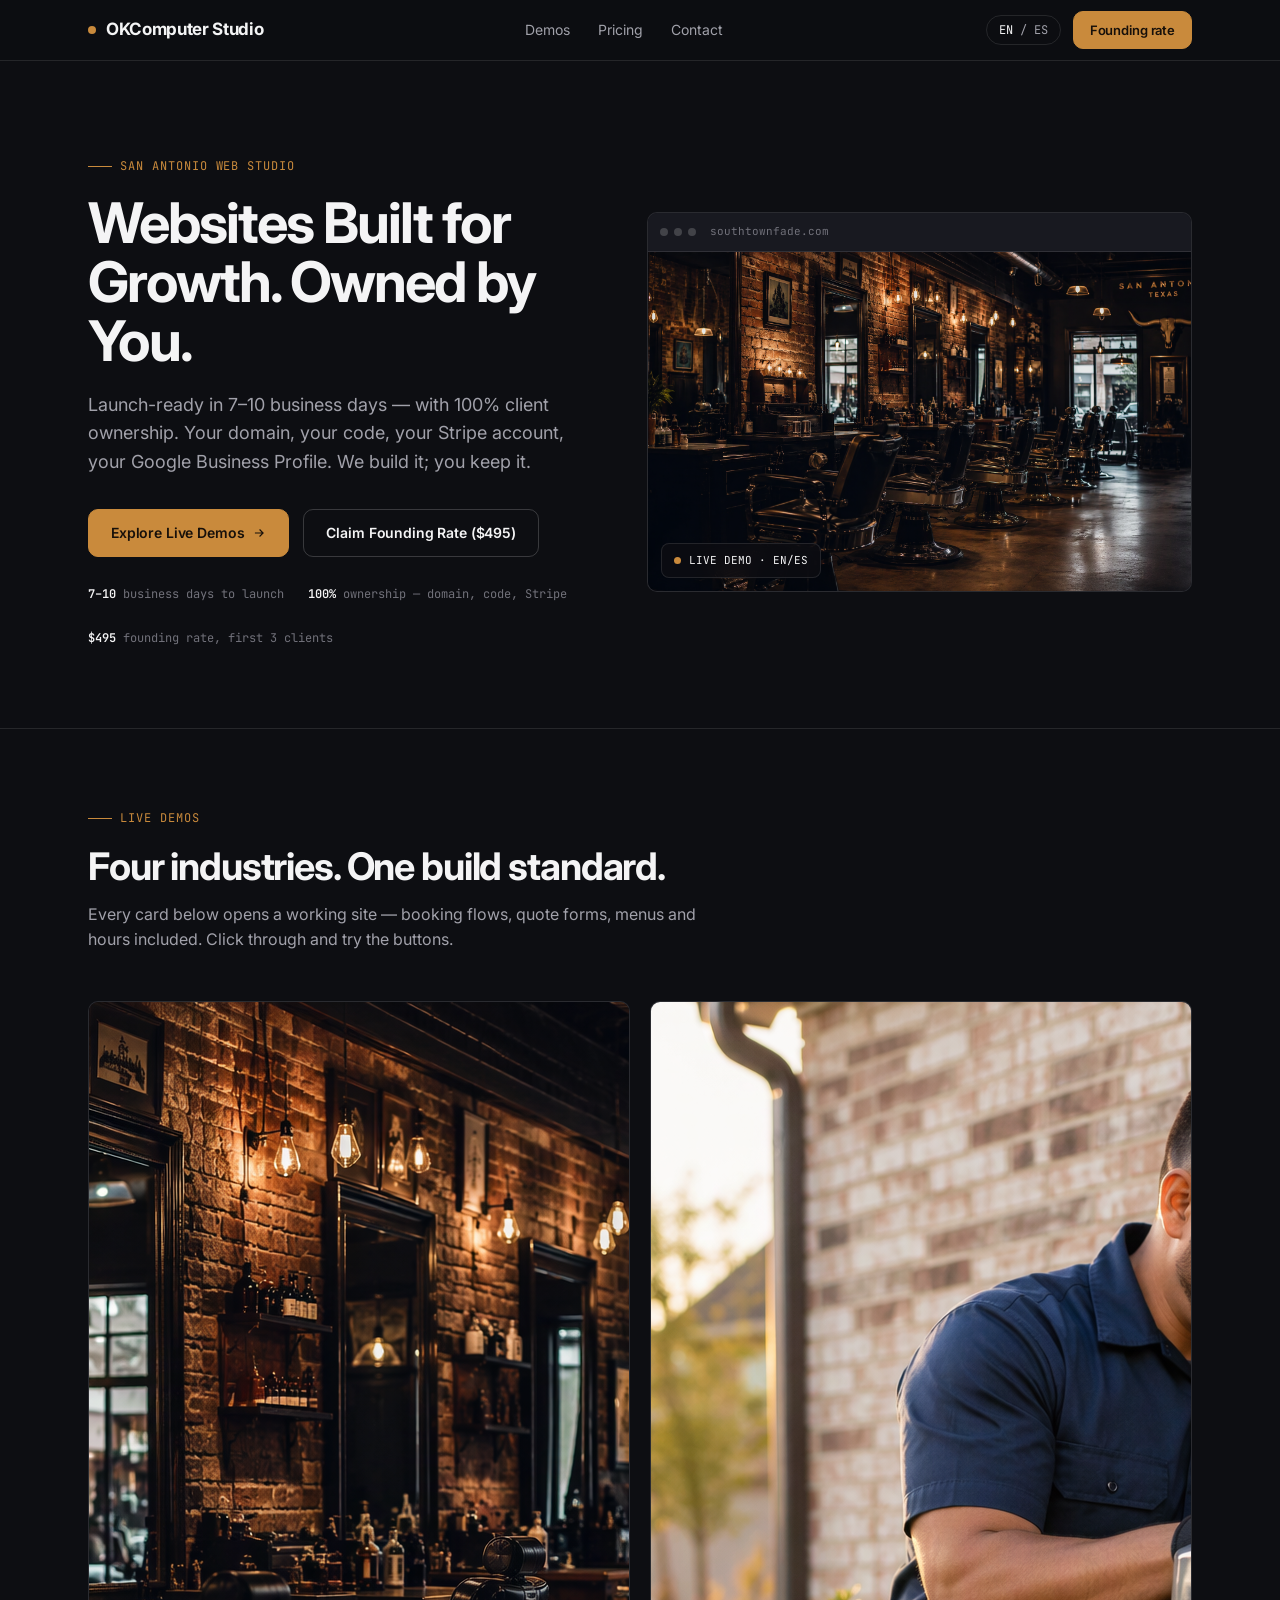
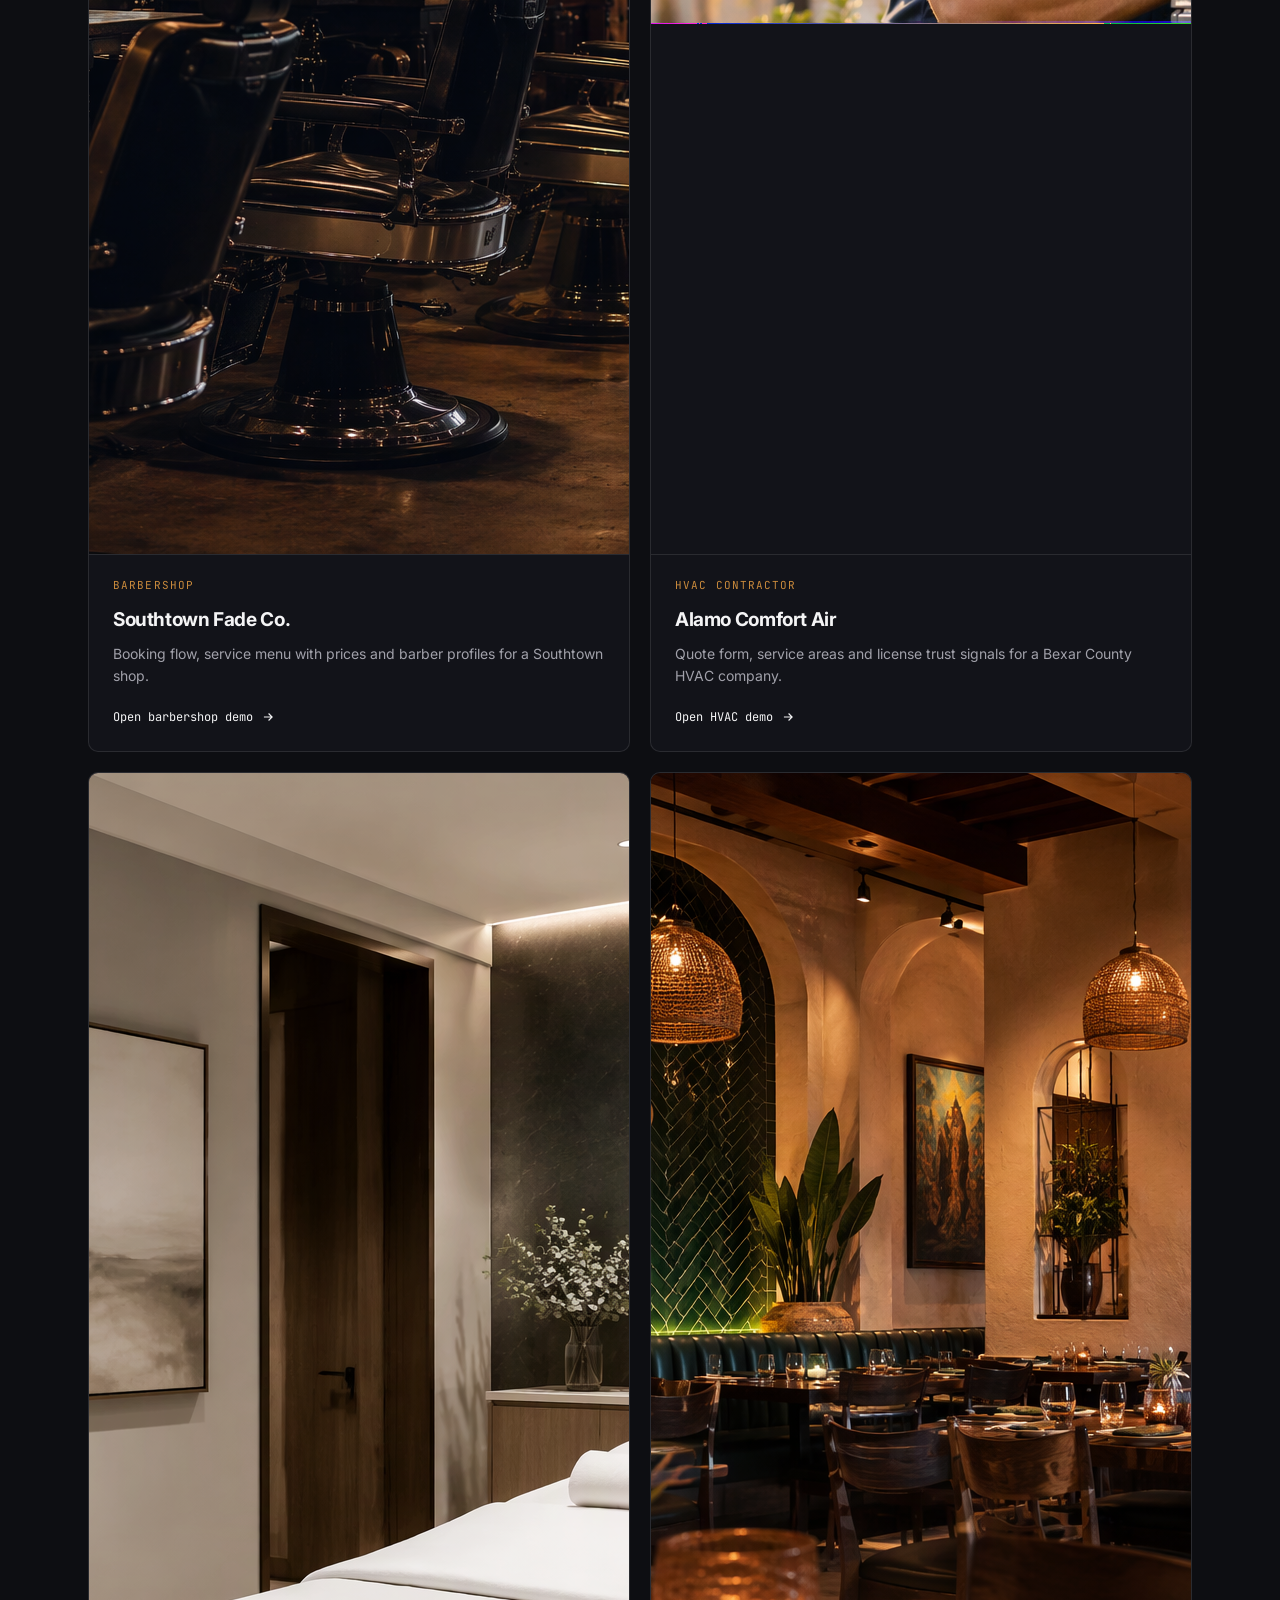
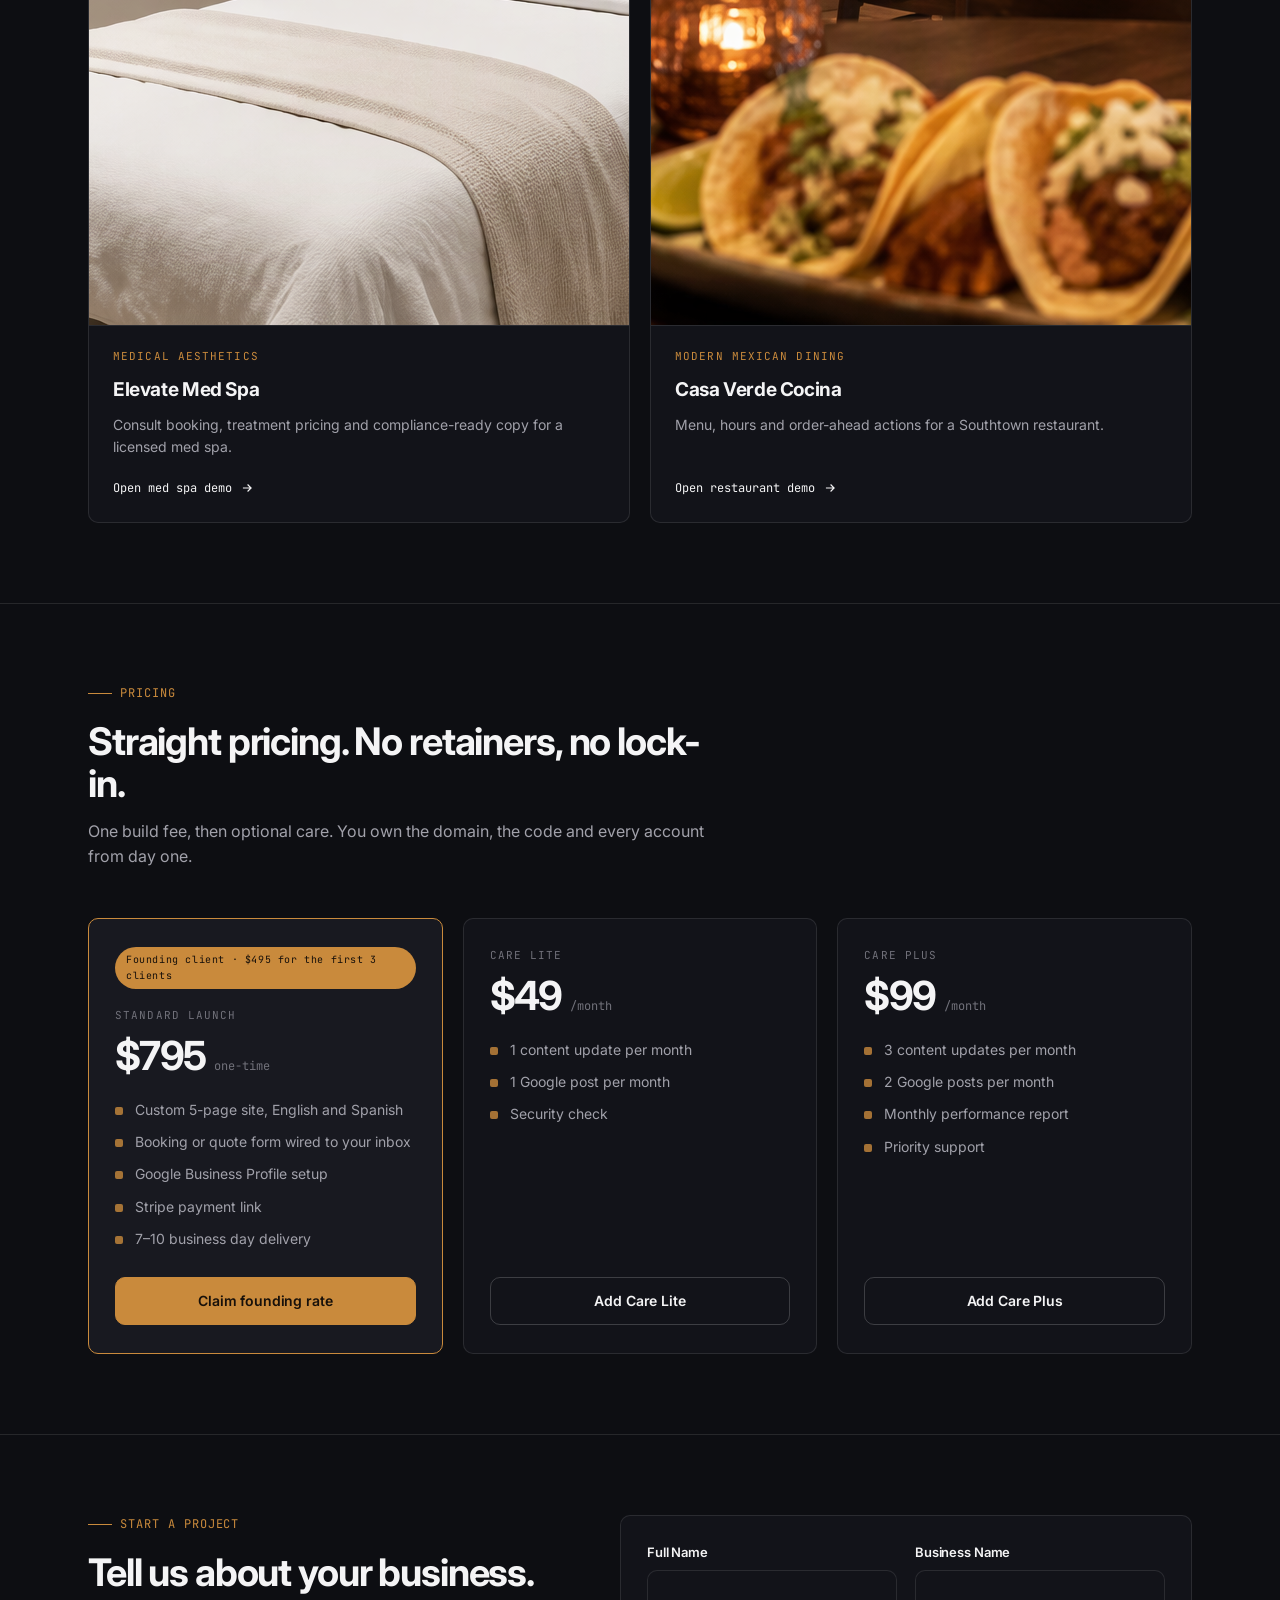
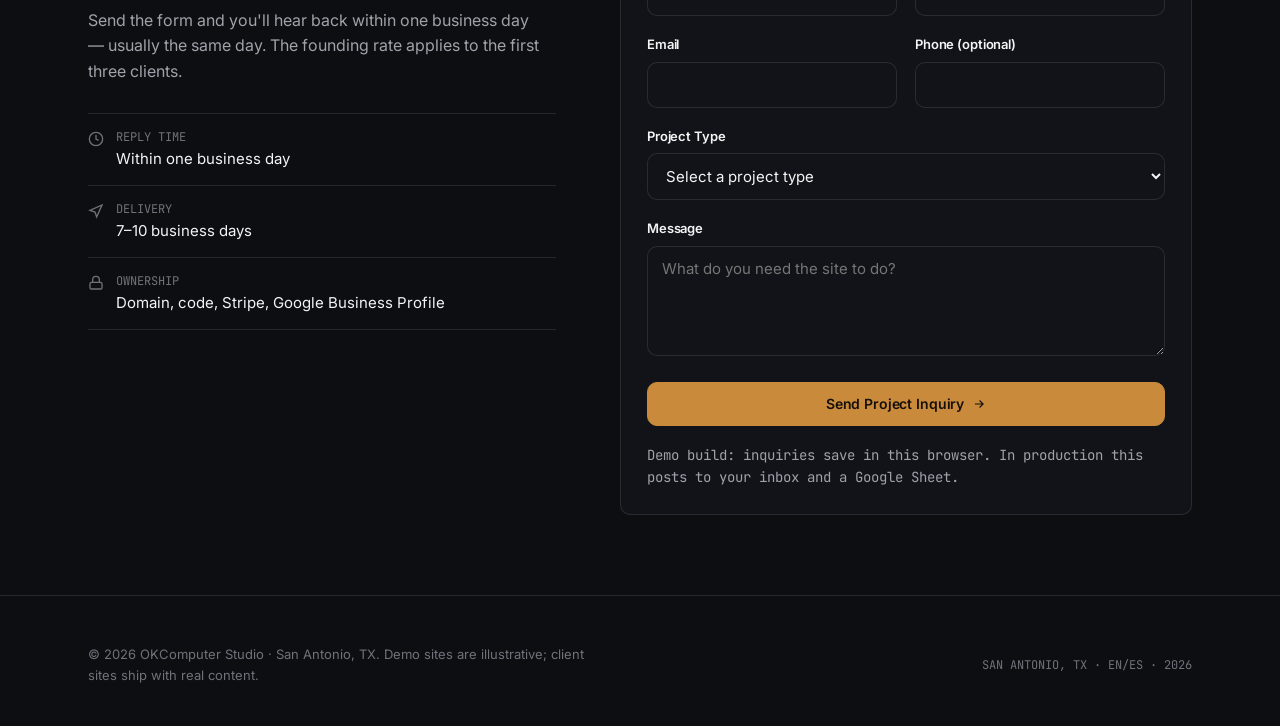
==== commit ff0d3828: "feat: complete OKComputer agency homepage, lead capture, and performance fixes" ====
--- a/app/index.html
+++ b/app/index.html
@@ -3,156 +3,240 @@
 <head>
 <meta charset="UTF-8">
 <meta name="viewport" content="width=device-width, initial-scale=1.0">
-<title>Website Demo Gallery — San Antonio Small Business</title>
-<meta name="description" content="Live website demos for San Antonio small businesses: booking sites and standard business pages, in English and Spanish.">
+<title>OKComputer Studio — Websites Built for Growth · San Antonio, TX</title>
+<meta name="description" content="San Antonio web studio building fast, bilingual small-business websites. Live in 7–10 business days with 100% ownership: domain, code, Stripe and Google Business Profile.">
 <link rel="preconnect" href="https://fonts.googleapis.com">
 <link rel="preconnect" href="https://fonts.gstatic.com" crossorigin>
 <link href="https://fonts.googleapis.com/css2?family=Inter:wght@400;500;600;700;800&family=JetBrains+Mono:wght@400;500;600&display=swap" rel="stylesheet">
 <link rel="stylesheet" href="assets/css/main.css">
-<style>:root { --accent: #10b981; }</style>
+<style>:root { --accent: #c98a3c; }</style>
 </head>
 <body>
 
+<a class="skip-link" href="#main-content" data-i18n="skip">Skip to content</a>
+
 <nav class="nav">
   <div class="container nav-inner">
-    <a class="brand" href="index.html"><span class="brand-dot"></span><span data-i18n="brand">Demo Gallery</span></a>
-    <div class="nav-links" style="display:none;">
-      <a href="#booking-demos" data-i18n="navBooking">Booking demos</a>
-      <a href="#standard-demos" data-i18n="navStandard">Standard demos</a>
-      <a href="#includes" data-i18n="navIncludes">What's included</a>
+    <a class="brand" href="index.html"><span class="brand-dot"></span><span data-i18n="brand">OKComputer Studio</span></a>
+    <div class="nav-links" id="nav-links">
+      <a href="#demos" data-i18n="navDemos">Demos</a>
+      <a href="#pricing" data-i18n="navPricing">Pricing</a>
+      <a href="#contact" data-i18n="navContact">Contact</a>
     </div>
     <div class="nav-right">
       <button type="button" class="lang-toggle"><span class="active-lang">EN</span>&nbsp;/&nbsp;<span data-i18n="otherLang">ES</span></button>
+      <a class="btn btn-bronze btn-sm nav-cta" href="#contact" data-i18n="navCta">Founding rate</a>
+      <button type="button" class="nav-toggle" aria-label="Toggle navigation" aria-expanded="false" aria-controls="nav-links">
+        <svg width="18" height="18" viewBox="0 0 24 24" fill="none" stroke="currentColor" stroke-width="2" aria-hidden="true"><path d="M3 6h18M3 12h18M3 18h18"/></svg>
+      </button>
     </div>
   </div>
 </nav>
 
-<header class="hero">
-  <div class="container hero-grid">
-    <div>
-      <div class="eyebrow" data-i18n="eyebrow">SAN ANTONIO, TX · LIVE DEMOS</div>
-      <h1 data-i18n="h1">This is what your business website could look like in 2026.</h1>
-      <p class="lede" data-i18n="lede">Two styles of site cover most local businesses: a booking site that fills your calendar, and a standard site that turns Google searches into calls. Click either demo — every button works, in English and Spanish.</p>
-      <div class="hero-ctas">
-        <a class="btn btn-primary" href="#booking-demos"><span data-i18n="ctaBooking">See booking-site demos</span> <svg width="14" height="14" viewBox="0 0 24 24" fill="none" stroke="currentColor" stroke-width="2"><path d="M5 12h14M13 6l6 6-6 6"/></svg></a>
-        <a class="btn btn-ghost" href="#standard-demos"><span data-i18n="ctaStandard">See standard-site demos</span></a>
-      </div>
-      <div class="hero-trust">
-        <div class="trust-item"><strong>$495</strong> <span data-i18n="trust1">founding rate</span></div>
-        <div class="trust-item"><strong>7–10</strong> <span data-i18n="trust2">business days</span></div>
-        <div class="trust-item"><strong>100%</strong> <span data-i18n="trust3">you own it</span></div>
-      </div>
-    </div>
-    <div class="hero-media">
-      <img src="assets/img/barbershop-hero.png" alt="Barbershop website demo preview">
-      <div class="hero-badge"><span class="pulse"></span><span data-i18n="badge">DEMO DATA — every site ships with your real info</span></div>
-    </div>
-  </div>
-</header>
-
-<div class="ticker-wrap">
-  <div class="ticker" aria-hidden="true">
-    <span><b>46%</b> <span data-i18n="tick1">of Google searches have local intent</span></span>
-    <span><b>~32%</b> <span data-i18n="tick2">of map-pack ranking weight is your Google Business Profile</span></span>
-    <span><b>78%</b> <span data-i18n="tick3">of local searches on mobile lead to an offline visit or call</span></span>
-    <span data-i18n="tick4">Your site + your Google listing + click-to-call = the whole funnel</span>
-    <span><b>46%</b> <span data-i18n="tick1">of Google searches have local intent</span></span>
-    <span><b>~32%</b> <span data-i18n="tick2">of map-pack ranking weight is your Google Business Profile</span></span>
-    <span><b>78%</b> <span data-i18n="tick3">of local searches on mobile lead to an offline visit or call</span></span>
-    <span data-i18n="tick4">Your site + your Google listing + click-to-call = the whole funnel</span>
-  </div>
-</div>
-
-<section class="section" id="booking-demos">
-  <div class="container">
-    <div class="section-head">
-      <h2 data-i18n="bookH">Demos with online booking</h2>
-      <p data-i18n="bookP">For appointment businesses. Customers pick a service and a time in under a minute — the booking link connects to your own Google Calendar or Calendly, in your account.</p>
-    </div>
-    <div class="tpl-grid">
-      <a class="tpl-card" href="barbershop.html">
-        <img src="assets/img/barbershop-hero.png" alt="Southtown Fade Co. demo">
-        <div class="tpl-body">
-          <span class="tpl-tag emerald" data-i18n="tagBooking">BOOKING SITE</span>
-          <h3 data-i18n="b1t">Southtown Fade Co. — barbershop</h3>
-          <p data-i18n="b1p">Service menu with prices, barber profiles, a 3-step booking flow, Google reviews, hours and a tap-to-call bar.</p>
-          <div class="tpl-feats">
-            <span data-i18n="f1">Booking flow</span><span data-i18n="f2">EN / ES</span><span data-i18n="f3">Reviews</span><span data-i18n="f4">Hours</span>
-          </div>
-          <span class="btn btn-ghost btn-sm"><span data-i18n="viewDemo">Open demo</span> <svg width="14" height="14" viewBox="0 0 24 24" fill="none" stroke="currentColor" stroke-width="2"><path d="M5 12h14M13 6l6 6-6 6"/></svg></span>
-        </div>
-      </a>
-      <a class="tpl-card" href="medspa.html">
-        <img src="assets/img/medspa-hero.png" alt="Elevate Med Spa demo">
-        <div class="tpl-body">
-          <span class="tpl-tag cobalt" data-i18n="tagBooking2">BOOKING SITE</span>
-          <h3 data-i18n="b2t">Elevate Med Spa — aesthetics clinic</h3>
-          <p data-i18n="b2p">Treatment menu with per-unit pricing, consult booking, trust badges and disclaimer-ready copy for a licensed clinic.</p>
-          <div class="tpl-feats">
-            <span data-i18n="f1b">Consult booking</span><span data-i18n="f2b">EN / ES</span><span data-i18n="f3b">Price menu</span><span data-i18n="f4b">License note</span>
-          </div>
-          <span class="btn btn-ghost btn-sm"><span data-i18n="viewDemo2">Open demo</span> <svg width="14" height="14" viewBox="0 0 24 24" fill="none" stroke="currentColor" stroke-width="2"><path d="M5 12h14M13 6l6 6-6 6"/></svg></span>
-        </div>
-      </a>
-    </div>
-  </div>
-</section>
-
-<section class="section" id="standard-demos">
-  <div class="container">
-    <div class="section-head">
-      <h2 data-i18n="stdH">Demos for standard small-business sites</h2>
-      <p data-i18n="stdP">The most common request: Home, Services, Reviews, Contact. Built to convert a Google search into a phone call or a quote request.</p>
-    </div>
-    <div class="tpl-grid">
-      <a class="tpl-card" href="contractor.html">
-        <img src="assets/img/contractor-hero.png" alt="Alamo Comfort Air demo">
-        <div class="tpl-body">
-          <span class="tpl-tag emerald" data-i18n="tagStandard">STANDARD SITE</span>
-          <h3 data-i18n="s1t">Alamo Comfort Air — HVAC contractor</h3>
-          <p data-i18n="s1p">Service list, service-area chips, quote form that lands in your inbox and a Google Sheet, license and warranty notes.</p>
-          <div class="tpl-feats">
-            <span data-i18n="f1c">Quote form</span><span data-i18n="f2c">EN / ES</span><span data-i18n="f3c">Service areas</span><span data-i18n="f4c">Reviews</span>
-          </div>
-          <span class="btn btn-ghost btn-sm"><span data-i18n="viewDemo3">Open demo</span> <svg width="14" height="14" viewBox="0 0 24 24" fill="none" stroke="currentColor" stroke-width="2"><path d="M5 12h14M13 6l6 6-6 6"/></svg></span>
-        </div>
-      </a>
-      <a class="tpl-card" href="restaurant.html">
-        <img src="assets/img/restaurant-hero.png" alt="Casa Verde Cocina demo">
-        <div class="tpl-body">
-          <span class="tpl-tag cobalt" data-i18n="tagStandard2">STANDARD SITE</span>
-          <h3 data-i18n="s2t">Casa Verde Cocina — Mexican restaurant</h3>
-          <p data-i18n="s2p">Menu with prices, hours, location, order and reservation buttons wired to your own ordering link.</p>
-          <div class="tpl-feats">
-            <span data-i18n="f1d">Menu</span><span data-i18n="f2d">EN / ES</span><span data-i18n="f3d">Order CTA</span><span data-i18n="f4d">Hours</span>
-          </div>
-          <span class="btn btn-ghost btn-sm"><span data-i18n="viewDemo4">Open demo</span> <svg width="14" height="14" viewBox="0 0 24 24" fill="none" stroke="currentColor" stroke-width="2"><path d="M5 12h14M13 6l6 6-6 6"/></svg></span>
-        </div>
-      </a>
-    </div>
-  </div>
-</section>
-
-<section class="section" id="includes">
-  <div class="container">
-    <div class="section-head">
-      <h2 data-i18n="incH">What every launch includes</h2>
-      <p data-i18n="incP">Both demos sit on the same launch package — these are the pieces that come with your site, set up in your own accounts.</p>
-    </div>
-    <div class="grid-3">
-      <div class="card"><h3 data-i18n="i1t">Google Business Profile</h3><p data-i18n="i1p">Set up or cleaned up: categories, hours, photos, service areas — the listing that drives the map pack.</p></div>
-      <div class="card"><h3 data-i18n="i2t">Booking link</h3><p data-i18n="i2p">Google Calendar appointment schedules or Calendly, connected to your own calendar.</p></div>
-      <div class="card"><h3 data-i18n="i3t">Contact form</h3><p data-i18n="i3p">Emails you on every submission and saves a copy to a Google Sheet you own.</p></div>
-      <div class="card"><h3 data-i18n="i4t">Stripe payment link</h3><p data-i18n="i4p">Deposits and invoices paid straight to your own Stripe account — we never hold your money.</p></div>
-      <div class="card"><h3 data-i18n="i5t">Click-to-call &amp; text</h3><p data-i18n="i5p">Tap-to-call buttons on every page, wired for mobile-first local search traffic.</p></div>
-      <div class="card"><h3 data-i18n="i6t">Domain, HTTPS &amp; handover</h3><p data-i18n="i6p">Domain connected with the padlock and Cloudflare protection, plus a walkthrough call — and you own everything from day one.</p></div>
-    </div>
-  </div>
-</section>
+<main id="main-content">
+
+  <section class="hero" id="top">
+    <div class="container hero-grid">
+      <div>
+        <div class="eyebrow" data-i18n="eyebrow">SAN ANTONIO WEB STUDIO</div>
+        <h1 data-i18n="h1">Websites Built for Growth. Owned by You.</h1>
+        <p class="lede" data-i18n="lede">Launch-ready in 7–10 business days — with 100% client ownership. Your domain, your code, your Stripe account, your Google Business Profile. We build it; you keep it.</p>
+        <div class="hero-ctas">
+          <a class="btn btn-bronze" href="#demos"><span data-i18n="ctaDemos">Explore Live Demos</span> <svg width="14" height="14" viewBox="0 0 24 24" fill="none" stroke="currentColor" stroke-width="2" aria-hidden="true"><path d="M5 12h14M13 6l6 6-6 6"/></svg></a>
+          <a class="btn btn-ghost" href="#contact" data-i18n="ctaFounding">Claim Founding Rate ($495)</a>
+        </div>
+        <div class="hero-trust">
+          <div class="trust-item"><strong>7–10</strong> <span data-i18n="trust1">business days to launch</span></div>
+          <div class="trust-item"><strong>100%</strong> <span data-i18n="trust2">ownership — domain, code, Stripe</span></div>
+          <div class="trust-item"><strong>$495</strong> <span data-i18n="trust3">founding rate, first 3 clients</span></div>
+        </div>
+      </div>
+      <div class="hero-media">
+        <div class="browser-frame">
+          <div class="browser-bar"><span></span><span></span><span></span><em data-i18n="frameUrl">southtownfade.com</em></div>
+          <img src="assets/img/barbershop-hero.png" alt="Southtown Fade Co. barbershop demo site" data-i18n-alt="heroAlt">
+        </div>
+        <div class="hero-badge"><span class="pulse"></span><span data-i18n="badge">LIVE DEMO · EN/ES</span></div>
+      </div>
+    </div>
+  </section>
+
+  <section class="section" id="demos">
+    <div class="container">
+      <div class="section-head">
+        <div class="eyebrow" data-i18n="demosEyebrow">LIVE DEMOS</div>
+        <h2 data-i18n="demosH">Four industries. One build standard.</h2>
+        <p data-i18n="demosP">Every card below opens a working site — booking flows, quote forms, menus and hours included. Click through and try the buttons.</p>
+      </div>
+      <div class="demo-grid">
+        <a class="demo-card" href="barbershop.html">
+          <div class="demo-thumb"><img src="assets/img/barbershop-hero.png" alt="Southtown Fade Co. barbershop demo" data-i18n-alt="alt1" loading="lazy" decoding="async" width="2048" height="1152"></div>
+          <div class="demo-body">
+            <span class="demo-tag" data-i18n="tag1">BARBERSHOP</span>
+            <h3 data-i18n="t1">Southtown Fade Co.</h3>
+            <p data-i18n="d1">Booking flow, service menu with prices and barber profiles for a Southtown shop.</p>
+            <span class="demo-link"><span data-i18n="link1">Open barbershop demo</span> <svg width="14" height="14" viewBox="0 0 24 24" fill="none" stroke="currentColor" stroke-width="2" aria-hidden="true"><path d="M5 12h14M13 6l6 6-6 6"/></svg></span>
+          </div>
+        </a>
+        <a class="demo-card" href="contractor.html">
+          <div class="demo-thumb"><img src="assets/img/contractor-hero.png" alt="Alamo Comfort Air HVAC demo" data-i18n-alt="alt2" loading="lazy" decoding="async" width="2048" height="1152"></div>
+          <div class="demo-body">
+            <span class="demo-tag" data-i18n="tag2">HVAC CONTRACTOR</span>
+            <h3 data-i18n="t2">Alamo Comfort Air</h3>
+            <p data-i18n="d2">Quote form, service areas and license trust signals for a Bexar County HVAC company.</p>
+            <span class="demo-link"><span data-i18n="link2">Open HVAC demo</span> <svg width="14" height="14" viewBox="0 0 24 24" fill="none" stroke="currentColor" stroke-width="2" aria-hidden="true"><path d="M5 12h14M13 6l6 6-6 6"/></svg></span>
+          </div>
+        </a>
+        <a class="demo-card" href="medspa.html">
+          <div class="demo-thumb"><img src="assets/img/medspa-hero.png" alt="Elevate Med Spa demo" data-i18n-alt="alt3" loading="lazy" decoding="async" width="2048" height="1152"></div>
+          <div class="demo-body">
+            <span class="demo-tag" data-i18n="tag3">MEDICAL AESTHETICS</span>
+            <h3 data-i18n="t3">Elevate Med Spa</h3>
+            <p data-i18n="d3">Consult booking, treatment pricing and compliance-ready copy for a licensed med spa.</p>
+            <span class="demo-link"><span data-i18n="link3">Open med spa demo</span> <svg width="14" height="14" viewBox="0 0 24 24" fill="none" stroke="currentColor" stroke-width="2" aria-hidden="true"><path d="M5 12h14M13 6l6 6-6 6"/></svg></span>
+          </div>
+        </a>
+        <a class="demo-card" href="restaurant.html">
+          <div class="demo-thumb"><img src="assets/img/restaurant-hero.png" alt="Casa Verde Cocina restaurant demo" data-i18n-alt="alt4" loading="lazy" decoding="async" width="2048" height="1152"></div>
+          <div class="demo-body">
+            <span class="demo-tag" data-i18n="tag4">MODERN MEXICAN DINING</span>
+            <h3 data-i18n="t4">Casa Verde Cocina</h3>
+            <p data-i18n="d4">Menu, hours and order-ahead actions for a Southtown restaurant.</p>
+            <span class="demo-link"><span data-i18n="link4">Open restaurant demo</span> <svg width="14" height="14" viewBox="0 0 24 24" fill="none" stroke="currentColor" stroke-width="2" aria-hidden="true"><path d="M5 12h14M13 6l6 6-6 6"/></svg></span>
+          </div>
+        </a>
+      </div>
+    </div>
+  </section>
+
+  <section class="section" id="pricing">
+    <div class="container">
+      <div class="section-head">
+        <div class="eyebrow" data-i18n="priceEyebrow">PRICING</div>
+        <h2 data-i18n="priceH">Straight pricing. No retainers, no lock-in.</h2>
+        <p data-i18n="priceP">One build fee, then optional care. You own the domain, the code and every account from day one.</p>
+      </div>
+      <div class="pricing-grid">
+        <article class="price-card featured">
+          <span class="price-badge" data-i18n="p1badge">Founding client · $495 for the first 3 clients</span>
+          <span class="price-tag" data-i18n="p1tag">STANDARD LAUNCH</span>
+          <div class="price-amount"><span class="price-num" data-i18n="p1price">$795</span><span class="price-period" data-i18n="p1period">one-time</span></div>
+          <ul class="price-feats">
+            <li data-i18n="p1f1">Custom 5-page site, English and Spanish</li>
+            <li data-i18n="p1f2">Booking or quote form wired to your inbox</li>
+            <li data-i18n="p1f3">Google Business Profile setup</li>
+            <li data-i18n="p1f4">Stripe payment link</li>
+            <li data-i18n="p1f5">7–10 business day delivery</li>
+          </ul>
+          <a class="btn btn-bronze btn-block" href="#contact" data-i18n="p1cta">Claim founding rate</a>
+        </article>
+        <article class="price-card">
+          <span class="price-tag" data-i18n="p2tag">CARE LITE</span>
+          <div class="price-amount"><span class="price-num" data-i18n="p2price">$49</span><span class="price-period" data-i18n="p2period">/month</span></div>
+          <ul class="price-feats">
+            <li data-i18n="p2f1">1 content update per month</li>
+            <li data-i18n="p2f2">1 Google post per month</li>
+            <li data-i18n="p2f3">Security check</li>
+          </ul>
+          <a class="btn btn-ghost btn-block" href="#contact" data-i18n="p2cta">Add Care Lite</a>
+        </article>
+        <article class="price-card">
+          <span class="price-tag" data-i18n="p3tag">CARE PLUS</span>
+          <div class="price-amount"><span class="price-num" data-i18n="p3price">$99</span><span class="price-period" data-i18n="p3period">/month</span></div>
+          <ul class="price-feats">
+            <li data-i18n="p3f1">3 content updates per month</li>
+            <li data-i18n="p3f2">2 Google posts per month</li>
+            <li data-i18n="p3f3">Monthly performance report</li>
+            <li data-i18n="p3f4">Priority support</li>
+          </ul>
+          <a class="btn btn-ghost btn-block" href="#contact" data-i18n="p3cta">Add Care Plus</a>
+        </article>
+      </div>
+    </div>
+  </section>
+
+  <section class="section" id="contact">
+    <div class="container contact-grid">
+      <div class="contact-intro">
+        <div class="eyebrow" data-i18n="contactEyebrow">START A PROJECT</div>
+        <h2 data-i18n="contactH">Tell us about your business.</h2>
+        <p class="contact-lede" data-i18n="contactP">Send the form and you'll hear back within one business day — usually the same day. The founding rate applies to the first three clients.</p>
+        <div class="contact-facts">
+          <div class="info-line">
+            <svg width="16" height="16" viewBox="0 0 24 24" fill="none" stroke="currentColor" stroke-width="2" aria-hidden="true"><circle cx="12" cy="12" r="10"/><path d="M12 6v6l4 2"/></svg>
+            <div><span class="lbl" data-i18n="ci1l">REPLY TIME</span><span data-i18n="ci1v">Within one business day</span></div>
+          </div>
+          <div class="info-line">
+            <svg width="16" height="16" viewBox="0 0 24 24" fill="none" stroke="currentColor" stroke-width="2" aria-hidden="true"><path d="M3 11l18-8-8 18-2.5-7.5z"/></svg>
+            <div><span class="lbl" data-i18n="ci2l">DELIVERY</span><span data-i18n="ci2v">7–10 business days</span></div>
+          </div>
+          <div class="info-line">
+            <svg width="16" height="16" viewBox="0 0 24 24" fill="none" stroke="currentColor" stroke-width="2" aria-hidden="true"><rect x="3" y="11" width="18" height="10" rx="2"/><path d="M7 11V7a5 5 0 0 1 10 0v4"/></svg>
+            <div><span class="lbl" data-i18n="ci3l">OWNERSHIP</span><span data-i18n="ci3v">Domain, code, Stripe, Google Business Profile</span></div>
+          </div>
+        </div>
+      </div>
+      <div>
+        <form class="form card" id="inquiry-form" novalidate>
+          <div class="form-row">
+            <div class="field">
+              <label for="c-name" data-i18n="fName">Full Name</label>
+              <input id="c-name" name="name" type="text" required autocomplete="name">
+              <span class="err" data-i18n="errName">Please enter your full name</span>
+            </div>
+            <div class="field">
+              <label for="c-biz" data-i18n="fBiz">Business Name</label>
+              <input id="c-biz" name="business" type="text" required autocomplete="organization">
+              <span class="err" data-i18n="errBiz">Please enter your business name</span>
+            </div>
+          </div>
+          <div class="form-row">
+            <div class="field">
+              <label for="c-email" data-i18n="fEmail">Email</label>
+              <input id="c-email" name="email" type="email" required autocomplete="email">
+              <span class="err" data-i18n="errEmail">Enter a valid email address</span>
+            </div>
+            <div class="field">
+              <label for="c-phone" data-i18n="fPhone">Phone (optional)</label>
+              <input id="c-phone" name="phone" type="tel" autocomplete="tel">
+              <span class="err" data-i18n="errPhone">Enter a valid phone number</span>
+            </div>
+          </div>
+          <div class="field">
+            <label for="c-type" data-i18n="fType">Project Type</label>
+            <select id="c-type" name="projectType" required>
+              <option value="" data-i18n="opt0">Select a project type</option>
+              <option value="hvac" data-i18n="opt1">HVAC</option>
+              <option value="barbershop" data-i18n="opt2">Barbershop</option>
+              <option value="medspa" data-i18n="opt3">Med Spa</option>
+              <option value="restaurant" data-i18n="opt4">Restaurant</option>
+              <option value="other" data-i18n="opt5">Other</option>
+            </select>
+            <span class="err" data-i18n="errType">Please choose a project type</span>
+          </div>
+          <div class="field">
+            <label for="c-msg" data-i18n="fMsg">Message</label>
+            <textarea id="c-msg" name="message" data-i18n-ph="phMsg" placeholder="What do you need the site to do?"></textarea>
+          </div>
+          <button type="submit" class="btn btn-bronze btn-block"><span data-i18n="fBtn">Send Project Inquiry</span> <svg width="14" height="14" viewBox="0 0 24 24" fill="none" stroke="currentColor" stroke-width="2" aria-hidden="true"><path d="M5 12h14M13 6l6 6-6 6"/></svg></button>
+          <p class="note" data-i18n="fNote">Demo build: inquiries save in this browser. In production this posts to your inbox and a Google Sheet.</p>
+        </form>
+        <div class="form-success" id="inquiry-success" role="status" aria-live="polite">
+          <div class="big-check"><svg width="26" height="26" viewBox="0 0 24 24" fill="none" stroke="currentColor" stroke-width="2" aria-hidden="true"><path d="M20 6L9 17l-5-5"/></svg></div>
+          <h3 data-i18n="okTitle">Inquiry received</h3>
+          <p data-i18n="okBody">Thanks — we'll reply within one business day with next steps and a start date.</p>
+          <div class="ok-ref"><span class="lbl" data-i18n="okRefLbl">REFERENCE</span><div class="ref"></div></div>
+          <button type="button" class="btn btn-ghost btn-sm" id="inquiry-again" data-i18n="okAgain">Send another inquiry</button>
+        </div>
+      </div>
+    </div>
+  </section>
+
+</main>
 
 <footer class="footer">
   <div class="container footer-inner">
-    <p data-i18n="footP">All business names, photos and numbers on the demo pages are illustrative. Your site ships with your real logo, photos, services and reviews in 7–10 business days.</p>
+    <p data-i18n="footP">© 2026 OKComputer Studio · San Antonio, TX. Demo sites are illustrative; client sites ship with real content.</p>
     <span class="mono" data-i18n="footM">SAN ANTONIO, TX · EN/ES · 2026</span>
   </div>
 </footer>
@@ -160,75 +244,115 @@
 <script>
 window.I18N = {
   en: {
-    brand: "Demo Gallery", navBooking: "Booking demos", navStandard: "Standard demos", navIncludes: "What's included", otherLang: "ES",
-    eyebrow: "SAN ANTONIO, TX · LIVE DEMOS",
-    h1: "This is what your business website could look like in 2026.",
-    lede: "Two styles of site cover most local businesses: a booking site that fills your calendar, and a standard site that turns Google searches into calls. Click either demo — every button works, in English and Spanish.",
-    ctaBooking: "See booking-site demos", ctaStandard: "See standard-site demos",
-    trust1: "founding rate", trust2: "business days", trust3: "you own it",
-    badge: "DEMO DATA — every site ships with your real info",
-    tick1: "of Google searches have local intent", tick2: "of map-pack ranking weight is your Google Business Profile", tick3: "of local searches on mobile lead to an offline visit or call", tick4: "Your site + your Google listing + click-to-call = the whole funnel",
-    bookH: "Demos with online booking",
-    bookP: "For appointment businesses. Customers pick a service and a time in under a minute — the booking link connects to your own Google Calendar or Calendly, in your account.",
-    tagBooking: "BOOKING SITE", b1t: "Southtown Fade Co. — barbershop",
-    b1p: "Service menu with prices, barber profiles, a 3-step booking flow, Google reviews, hours and a tap-to-call bar.",
-    f1: "Booking flow", f2: "EN / ES", f3: "Reviews", f4: "Hours", viewDemo: "Open demo",
-    tagBooking2: "BOOKING SITE", b2t: "Elevate Med Spa — aesthetics clinic",
-    b2p: "Treatment menu with per-unit pricing, consult booking, trust badges and disclaimer-ready copy for a licensed clinic.",
-    f1b: "Consult booking", f2b: "EN / ES", f3b: "Price menu", f4b: "License note", viewDemo2: "Open demo",
-    stdH: "Demos for standard small-business sites",
-    stdP: "The most common request: Home, Services, Reviews, Contact. Built to convert a Google search into a phone call or a quote request.",
-    tagStandard: "STANDARD SITE", s1t: "Alamo Comfort Air — HVAC contractor",
-    s1p: "Service list, service-area chips, quote form that lands in your inbox and a Google Sheet, license and warranty notes.",
-    f1c: "Quote form", f2c: "EN / ES", f3c: "Service areas", f4c: "Reviews", viewDemo3: "Open demo",
-    tagStandard2: "STANDARD SITE", s2t: "Casa Verde Cocina — Mexican restaurant",
-    s2p: "Menu with prices, hours, location, order and reservation buttons wired to your own ordering link.",
-    f1d: "Menu", f2d: "EN / ES", f3d: "Order CTA", f4d: "Hours", viewDemo4: "Open demo",
-    incH: "What every launch includes",
-    incP: "Both demos sit on the same launch package — these are the pieces that come with your site, set up in your own accounts.",
-    i1t: "Google Business Profile", i1p: "Set up or cleaned up: categories, hours, photos, service areas — the listing that drives the map pack.",
-    i2t: "Booking link", i2p: "Google Calendar appointment schedules or Calendly, connected to your own calendar.",
-    i3t: "Contact form", i3p: "Emails you on every submission and saves a copy to a Google Sheet you own.",
-    i4t: "Stripe payment link", i4p: "Deposits and invoices paid straight to your own Stripe account — we never hold your money.",
-    i5t: "Click-to-call & text", i5p: "Tap-to-call buttons on every page, wired for mobile-first local search traffic.",
-    i6t: "Domain, HTTPS & handover", i6p: "Domain connected with the padlock and Cloudflare protection, plus a walkthrough call — and you own everything from day one.",
-    footP: "All business names, photos and numbers on the demo pages are illustrative. Your site ships with your real logo, photos, services and reviews in 7–10 business days.",
+    brand: "OKComputer Studio", navDemos: "Demos", navPricing: "Pricing", navContact: "Contact", navCta: "Founding rate", otherLang: "ES",
+    skip: "Skip to content",
+    eyebrow: "SAN ANTONIO WEB STUDIO",
+    h1: "Websites Built for Growth. Owned by You.",
+    lede: "Launch-ready in 7–10 business days — with 100% client ownership. Your domain, your code, your Stripe account, your Google Business Profile. We build it; you keep it.",
+    ctaDemos: "Explore Live Demos", ctaFounding: "Claim Founding Rate ($495)",
+    trust1: "business days to launch", trust2: "ownership — domain, code, Stripe", trust3: "founding rate, first 3 clients",
+    badge: "LIVE DEMO · EN/ES", frameUrl: "southtownfade.com", heroAlt: "Southtown Fade Co. barbershop demo site",
+    demosEyebrow: "LIVE DEMOS",
+    demosH: "Four industries. One build standard.",
+    demosP: "Every card below opens a working site — booking flows, quote forms, menus and hours included. Click through and try the buttons.",
+    tag1: "BARBERSHOP", t1: "Southtown Fade Co.",
+    d1: "Booking flow, service menu with prices and barber profiles for a Southtown shop.",
+    link1: "Open barbershop demo", alt1: "Southtown Fade Co. barbershop demo",
+    tag2: "HVAC CONTRACTOR", t2: "Alamo Comfort Air",
+    d2: "Quote form, service areas and license trust signals for a Bexar County HVAC company.",
+    link2: "Open HVAC demo", alt2: "Alamo Comfort Air HVAC demo",
+    tag3: "MEDICAL AESTHETICS", t3: "Elevate Med Spa",
+    d3: "Consult booking, treatment pricing and compliance-ready copy for a licensed med spa.",
+    link3: "Open med spa demo", alt3: "Elevate Med Spa demo",
+    tag4: "MODERN MEXICAN DINING", t4: "Casa Verde Cocina",
+    d4: "Menu, hours and order-ahead actions for a Southtown restaurant.",
+    link4: "Open restaurant demo", alt4: "Casa Verde Cocina restaurant demo",
+    priceEyebrow: "PRICING",
+    priceH: "Straight pricing. No retainers, no lock-in.",
+    priceP: "One build fee, then optional care. You own the domain, the code and every account from day one.",
+    p1tag: "STANDARD LAUNCH", p1price: "$795", p1period: "one-time",
+    p1badge: "Founding client · $495 for the first 3 clients",
+    p1f1: "Custom 5-page site, English and Spanish", p1f2: "Booking or quote form wired to your inbox",
+    p1f3: "Google Business Profile setup", p1f4: "Stripe payment link", p1f5: "7–10 business day delivery",
+    p1cta: "Claim founding rate",
+    p2tag: "CARE LITE", p2price: "$49", p2period: "/month",
+    p2f1: "1 content update per month", p2f2: "1 Google post per month", p2f3: "Security check",
+    p2cta: "Add Care Lite",
+    p3tag: "CARE PLUS", p3price: "$99", p3period: "/month",
+    p3f1: "3 content updates per month", p3f2: "2 Google posts per month", p3f3: "Monthly performance report", p3f4: "Priority support",
+    p3cta: "Add Care Plus",
+    contactEyebrow: "START A PROJECT",
+    contactH: "Tell us about your business.",
+    contactP: "Send the form and you'll hear back within one business day — usually the same day. The founding rate applies to the first three clients.",
+    ci1l: "REPLY TIME", ci1v: "Within one business day",
+    ci2l: "DELIVERY", ci2v: "7–10 business days",
+    ci3l: "OWNERSHIP", ci3v: "Domain, code, Stripe, Google Business Profile",
+    fName: "Full Name", fBiz: "Business Name", fEmail: "Email", fPhone: "Phone (optional)", fType: "Project Type",
+    opt0: "Select a project type", opt1: "HVAC", opt2: "Barbershop", opt3: "Med Spa", opt4: "Restaurant", opt5: "Other",
+    fMsg: "Message", phMsg: "What do you need the site to do?", fBtn: "Send Project Inquiry",
+    fNote: "Demo build: inquiries save in this browser. In production this posts to your inbox and a Google Sheet.",
+    errName: "Please enter your full name", errBiz: "Please enter your business name", errEmail: "Enter a valid email address",
+    errPhone: "Enter a valid phone number", errType: "Please choose a project type",
+    okTitle: "Inquiry received",
+    okBody: "Thanks — we'll reply within one business day with next steps and a start date.",
+    okRefLbl: "REFERENCE", okAgain: "Send another inquiry",
+    footP: "© 2026 OKComputer Studio · San Antonio, TX. Demo sites are illustrative; client sites ship with real content.",
     footM: "SAN ANTONIO, TX · EN/ES · 2026"
   },
   es: {
-    brand: "Galería de demos", navBooking: "Demos con citas", navStandard: "Demos estándar", navIncludes: "Qué incluye", otherLang: "EN",
-    eyebrow: "SAN ANTONIO, TX · DEMOS EN VIVO",
-    h1: "Así podría verse el sitio web de su negocio en 2026.",
-    lede: "Dos estilos de sitio cubren la mayoría de los negocios locales: un sitio con citas que llena su calendario, y un sitio estándar que convierte búsquedas de Google en llamadas. Abra cualquier demo — cada botón funciona, en inglés y en español.",
-    ctaBooking: "Ver demos con citas", ctaStandard: "Ver demos estándar",
-    trust1: "tarifa fundador", trust2: "días hábiles", trust3: "es suyo",
-    badge: "DATOS DE DEMO — cada sitio se entrega con su información real",
-    tick1: "de las búsquedas en Google tienen intención local", tick2: "del peso del ranking local es su perfil de Google Business", tick3: "de las búsquedas locales en móvil terminan en visita o llamada", tick4: "Su sitio + su perfil de Google + llamar con un toque = todo el embudo",
-    bookH: "Demos con citas en línea",
-    bookP: "Para negocios con citas. El cliente elige un servicio y una hora en menos de un minuto — el enlace de citas se conecta a su propio Google Calendar o Calendly, en su cuenta.",
-    tagBooking: "SITIO CON CITAS", b1t: "Southtown Fade Co. — barbería",
-    b1p: "Menú de servicios con precios, perfiles de barberos, citas en 3 pasos, reseñas de Google, horarios y barra de llamada.",
-    f1: "Flujo de citas", f2: "EN / ES", f3: "Reseñas", f4: "Horarios", viewDemo: "Abrir demo",
-    tagBooking2: "SITIO CON CITAS", b2t: "Elevate Med Spa — clínica de estética",
-    b2p: "Menú de tratamientos con precios por unidad, reserva de consulta, sellos de confianza y textos listos para un aviso legal.",
-    f1b: "Reserva de consulta", f2b: "EN / ES", f3b: "Menú de precios", f4b: "Nota de licencia", viewDemo2: "Abrir demo",
-    stdH: "Demos de sitios estándar para negocios",
-    stdP: "La solicitud más común: Inicio, Servicios, Reseñas, Contacto. Hecho para convertir una búsqueda de Google en llamada o solicitud de cotización.",
-    tagStandard: "SITIO ESTÁNDAR", s1t: "Alamo Comfort Air — contratista de aire acondicionado",
-    s1p: "Lista de servicios, zonas de servicio, formulario de cotización que llega a su correo y a una hoja de Google, notas de licencia y garantía.",
-    f1c: "Formulario", f2c: "EN / ES", f3c: "Zonas", f4c: "Reseñas", viewDemo3: "Abrir demo",
-    tagStandard2: "SITIO ESTÁNDAR", s2t: "Casa Verde Cocina — restaurante mexicano",
-    s2p: "Menú con precios, horarios, ubicación, botones de pedido y reservación conectados a su propio enlace.",
-    f1d: "Menú", f2d: "EN / ES", f3d: "Pedidos", f4d: "Horarios", viewDemo4: "Abrir demo",
-    incH: "Qué incluye cada lanzamiento",
-    incP: "Ambas demos usan el mismo paquete de lanzamiento — estas piezas llegan con su sitio, configuradas en sus propias cuentas.",
-    i1t: "Perfil de Google Business", i1p: "Creado o arreglado: categorías, horarios, fotos, zonas — la ficha que impulsa el mapa local.",
-    i2t: "Enlace de citas", i2p: "Citas de Google Calendar o Calendly, conectadas a su propio calendario.",
-    i3t: "Formulario de contacto", i3p: "Le llega un correo con cada solicitud y guarda una copia en una hoja de Google suya.",
-    i4t: "Enlace de pago Stripe", i4p: "Depósitos y facturas pagan directo a su propia cuenta de Stripe — nunca retenemos su dinero.",
-    i5t: "Llamar y texto con un toque", i5p: "Botones de llamada en cada página, pensados para el tráfico móvil de búsqueda local.",
-    i6t: "Dominio, HTTPS y entrega", i6p: "Dominio conectado con candado y protección de Cloudflare, más una llamada de orientación — y usted es dueño de todo desde el día uno.",
-    footP: "Los nombres, fotos y números de las demos son ilustrativos. Su sitio se entrega con su logo, fotos, servicios y reseñas reales en 7–10 días hábiles.",
+    brand: "OKComputer Studio", navDemos: "Demos", navPricing: "Precios", navContact: "Contacto", navCta: "Tarifa fundador", otherLang: "EN",
+    skip: "Ir al contenido",
+    eyebrow: "ESTUDIO WEB · SAN ANTONIO",
+    h1: "Sitios web hechos para crecer. Suyos por completo.",
+    lede: "Listo en 7–10 días hábiles — con 100% de propiedad para el cliente. Su dominio, su código, su cuenta de Stripe, su perfil de Google Business. Nosotros lo construimos; usted se lo queda.",
+    ctaDemos: "Ver demos en vivo", ctaFounding: "Tomar tarifa fundador ($495)",
+    trust1: "días hábiles para lanzar", trust2: "de propiedad — dominio, código, Stripe", trust3: "tarifa fundador, primeros 3 clientes",
+    badge: "DEMO EN VIVO · EN/ES", frameUrl: "southtownfade.com", heroAlt: "Sitio demo de la barbería Southtown Fade Co.",
+    demosEyebrow: "DEMOS EN VIVO",
+    demosH: "Cuatro industrias. Un mismo estándar.",
+    demosP: "Cada tarjeta abre un sitio funcional — flujos de citas, formularios de cotización, menús y horarios incluidos. Entre y pruebe los botones.",
+    tag1: "BARBERÍA", t1: "Southtown Fade Co.",
+    d1: "Flujo de citas, menú de servicios con precios y perfiles de barberos para una barbería de Southtown.",
+    link1: "Abrir demo de barbería", alt1: "Demo de la barbería Southtown Fade Co.",
+    tag2: "CONTRATISTA HVAC", t2: "Alamo Comfort Air",
+    d2: "Formulario de cotización, zonas de servicio y señales de licencia para una empresa de aire acondicionado del condado de Bexar.",
+    link2: "Abrir demo de HVAC", alt2: "Demo de Alamo Comfort Air HVAC",
+    tag3: "ESTÉTICA MÉDICA", t3: "Elevate Med Spa",
+    d3: "Reserva de consultas, precios de tratamientos y textos listos para cumplimiento en un med spa con licencia.",
+    link3: "Abrir demo de med spa", alt3: "Demo de Elevate Med Spa",
+    tag4: "COCINA MEXICANA MODERNA", t4: "Casa Verde Cocina",
+    d4: "Menú, horarios y pedidos por adelantado para un restaurante de Southtown.",
+    link4: "Abrir demo de restaurante", alt4: "Demo del restaurante Casa Verde Cocina",
+    priceEyebrow: "PRECIOS",
+    priceH: "Precios claros. Sin retenciones ni contratos forzosos.",
+    priceP: "Un pago por la construcción y luego cuidado opcional. Usted es dueño del dominio, del código y de cada cuenta desde el primer día.",
+    p1tag: "LANZAMIENTO ESTÁNDAR", p1price: "$795", p1period: "pago único",
+    p1badge: "Cliente fundador · $495 para los primeros 3 clientes",
+    p1f1: "Sitio a medida de 5 páginas, en inglés y español", p1f2: "Formulario de citas o cotización conectado a su correo",
+    p1f3: "Configuración del perfil de Google Business", p1f4: "Enlace de pago de Stripe", p1f5: "Entrega en 7–10 días hábiles",
+    p1cta: "Tomar tarifa fundador",
+    p2tag: "CUIDADO LITE", p2price: "$49", p2period: "/mes",
+    p2f1: "1 actualización de contenido al mes", p2f2: "1 publicación en Google al mes", p2f3: "Revisión de seguridad",
+    p2cta: "Agregar Cuidado Lite",
+    p3tag: "CUIDADO PLUS", p3price: "$99", p3period: "/mes",
+    p3f1: "3 actualizaciones de contenido al mes", p3f2: "2 publicaciones en Google al mes", p3f3: "Informe mensual de rendimiento", p3f4: "Soporte prioritario",
+    p3cta: "Agregar Cuidado Plus",
+    contactEyebrow: "INICIAR UN PROYECTO",
+    contactH: "Cuéntenos sobre su negocio.",
+    contactP: "Envíe el formulario y le respondemos en un día hábil — normalmente el mismo día. La tarifa fundador aplica a los primeros tres clientes.",
+    ci1l: "TIEMPO DE RESPUESTA", ci1v: "En un día hábil",
+    ci2l: "ENTREGA", ci2v: "7–10 días hábiles",
+    ci3l: "PROPIEDAD", ci3v: "Dominio, código, Stripe, perfil de Google Business",
+    fName: "Nombre completo", fBiz: "Nombre del negocio", fEmail: "Correo electrónico", fPhone: "Teléfono (opcional)", fType: "Tipo de proyecto",
+    opt0: "Elija un tipo de proyecto", opt1: "Aire acondicionado", opt2: "Barbería", opt3: "Med spa", opt4: "Restaurante", opt5: "Otro",
+    fMsg: "Mensaje", phMsg: "¿Qué necesita que haga el sitio?", fBtn: "Enviar solicitud",
+    fNote: "Versión demo: las solicitudes se guardan en este navegador. En producción llegan a su correo y a una hoja de Google.",
+    errName: "Ingrese su nombre completo", errBiz: "Ingrese el nombre de su negocio", errEmail: "Ingrese un correo válido",
+    errPhone: "Ingrese un número válido", errType: "Elija un tipo de proyecto",
+    okTitle: "Solicitud recibida",
+    okBody: "Gracias — le respondemos en un día hábil con los siguientes pasos y una fecha de inicio.",
+    okRefLbl: "REFERENCIA", okAgain: "Enviar otra solicitud",
+    footP: "© 2026 OKComputer Studio · San Antonio, TX. Los sitios demo son ilustrativos; los sitios de clientes se entregan con contenido real.",
     footM: "SAN ANTONIO, TX · EN/ES · 2026"
   }
 };
--- a/app/assets/css/main.css
+++ b/app/assets/css/main.css
@@ -4,9 +4,11 @@
    ============================================================ */
 
 :root {
-  --bg: #09090b;
-  --surface: #121216;
-  --surface-2: #18181d;
+  --bg: #0d0e12;
+  --surface: #121319;
+  --surface-2: #181920;
+  --bronze: #c98a3c;
+  --amber: #e0a458;
   --border: rgba(255, 255, 255, 0.1);
   --border-strong: rgba(255, 255, 255, 0.18);
   --text: #f4f4f5;
@@ -43,7 +45,7 @@
 
 .mono { font-family: var(--mono); }
 
-::selection { background: rgba(16, 185, 129, 0.3); }
+::selection { background: rgba(201, 138, 60, 0.32); }
 
 :focus-visible {
   outline: 2px solid var(--cobalt);
@@ -56,7 +58,7 @@
   position: sticky;
   top: 0;
   z-index: 50;
-  background: rgba(9, 9, 11, 0.82);
+  background: rgba(13, 14, 18, 0.82);
   backdrop-filter: blur(12px);
   border-bottom: 1px solid var(--border);
 }
@@ -85,7 +87,6 @@
 }
 .nav-links a:hover { color: var(--text); }
 .nav-right { display: flex; align-items: center; gap: 12px; }
-@media (max-width: 899px) { .nav-links { display: none; } }
 
 .lang-toggle {
   font-family: var(--mono);
@@ -135,11 +136,11 @@
 .hero-grid {
   display: grid;
   gap: 48px;
-  padding: 72px 0 64px;
+  padding: 72px 24px 64px;
   align-items: center;
 }
 @media (min-width: 1024px) {
-  .hero-grid { grid-template-columns: 1fr 1.1fr; gap: 64px; padding: 96px 0 80px; }
+  .hero-grid { grid-template-columns: 1fr 1.1fr; gap: 64px; padding: 96px 24px 80px; }
 }
 .eyebrow {
   font-family: var(--mono);
@@ -180,7 +181,7 @@
   font-family: var(--mono);
   font-size: 11px;
   color: var(--text);
-  background: rgba(9, 9, 11, 0.78);
+  background: rgba(13, 14, 18, 0.78);
   backdrop-filter: blur(8px);
   border: 1px solid var(--border);
   border-radius: 8px;
@@ -353,39 +354,9 @@
 .bk-confirm p { color: var(--muted); font-size: 15px; max-width: 46ch; margin: 0 auto; }
 .bk-confirm .ref { font-family: var(--mono); font-size: 13px; color: var(--accent, var(--emerald)); margin-top: 16px; }
 
-/* ---------- Gallery (index) ---------- */
-.ticker-wrap { border-bottom: 1px solid var(--border); overflow: hidden; background: var(--surface); }
-.ticker { display: flex; width: max-content; animation: ticker 36s linear infinite; }
-.ticker:hover { animation-play-state: paused; }
-.ticker span { font-family: var(--mono); font-size: 12px; color: var(--faint); padding: 12px 28px; white-space: nowrap; }
-.ticker span b { color: var(--muted); font-weight: 500; }
-@keyframes ticker { from { transform: translateX(0); } to { transform: translateX(-50%); } }
-@media (prefers-reduced-motion: reduce) { .ticker { animation: none; } }
-
-.tpl-grid { display: grid; gap: 24px; }
-@media (min-width: 900px) { .tpl-grid { grid-template-columns: 1fr 1fr; } }
-.tpl-card {
-  background: var(--surface);
-  border: 1px solid var(--border);
-  border-radius: var(--radius);
-  overflow: hidden;
-  display: flex;
-  flex-direction: column;
-  transition: border-color 180ms var(--ease);
-}
-.tpl-card:hover { border-color: var(--border-strong); }
-.tpl-card img { width: 100%; aspect-ratio: 16 / 9; object-fit: cover; border-bottom: 1px solid var(--border); transition: transform 400ms var(--ease); }
-.tpl-card:hover img { transform: scale(1.02); }
-.tpl-body { padding: 24px; flex: 1; display: flex; flex-direction: column; }
-.tpl-tag { font-family: var(--mono); font-size: 11px; letter-spacing: 0.1em; margin-bottom: 12px; display: inline-flex; align-items: center; gap: 8px; }
-.tpl-tag.emerald { color: var(--emerald); }
-.tpl-tag.cobalt { color: var(--cobalt); }
-.tpl-tag::before { content: ""; width: 6px; height: 6px; border-radius: 50%; background: currentColor; }
-.tpl-body h3 { font-size: 20px; letter-spacing: -0.02em; margin-bottom: 8px; }
-.tpl-body p { font-size: 14px; color: var(--muted); margin-bottom: 18px; }
+/* ---------- Feature chips ---------- */
 .tpl-feats { display: flex; flex-wrap: wrap; gap: 8px; margin-bottom: 22px; }
 .tpl-feats span { font-family: var(--mono); font-size: 11px; color: var(--faint); border: 1px solid var(--border); border-radius: 999px; padding: 4px 10px; }
-.tpl-body .btn { margin-top: auto; align-self: flex-start; }
 
 .process-num { font-family: var(--mono); font-size: 13px; color: var(--accent, var(--emerald)); display: block; margin-bottom: 12px; }
 
@@ -405,7 +376,7 @@
   display: flex;
   gap: 10px;
   padding: 12px 16px calc(12px + env(safe-area-inset-bottom));
-  background: rgba(9, 9, 11, 0.92);
+  background: rgba(13, 14, 18, 0.92);
   backdrop-filter: blur(12px);
   border-top: 1px solid var(--border);
 }
@@ -440,3 +411,184 @@
 .note { font-size: 12px; color: var(--faint); font-family: var(--mono); margin-top: 14px; }
 .back-link { font-family: var(--mono); font-size: 12px; color: var(--faint); display: inline-flex; align-items: center; gap: 8px; transition: color 160ms var(--ease); }
 .back-link:hover { color: var(--text); }
+
+/* ---------- Studio homepage (index) ---------- */
+.skip-link {
+  position: absolute;
+  left: 16px;
+  top: -56px;
+  z-index: 100;
+  background: var(--bronze);
+  color: #17100a;
+  font-size: 13px;
+  font-weight: 600;
+  padding: 10px 16px;
+  border-radius: 8px;
+  transition: top 160ms var(--ease);
+}
+.skip-link:focus { top: 12px; }
+
+.btn-bronze { background: var(--bronze); color: #17100a; border-color: var(--bronze); }
+.btn-bronze:hover { filter: brightness(1.08); }
+
+.nav-toggle {
+  display: none;
+  width: 40px;
+  height: 40px;
+  align-items: center;
+  justify-content: center;
+  background: transparent;
+  border: 1px solid var(--border);
+  border-radius: 8px;
+  color: var(--text);
+  cursor: pointer;
+  transition: border-color 160ms var(--ease);
+}
+.nav-toggle:hover { border-color: var(--border-strong); }
+
+@media (max-width: 899px) {
+  .nav-toggle { display: inline-flex; }
+  .nav-cta { display: none; }
+  .nav-links {
+    display: none;
+    position: absolute;
+    top: 60px;
+    left: 0;
+    right: 0;
+    flex-direction: column;
+    align-items: stretch;
+    gap: 0;
+    padding: 8px 24px 16px;
+    background: var(--bg);
+    border-bottom: 1px solid var(--border);
+  }
+  .nav-links.nav-open { display: flex; }
+  .nav-links a { padding: 14px 0; border-bottom: 1px solid var(--border); font-size: 15px; }
+  .nav-links a:last-child { border-bottom: none; }
+}
+
+.browser-frame {
+  border: 1px solid var(--border);
+  border-radius: var(--radius);
+  overflow: hidden;
+  background: var(--surface);
+}
+.browser-bar {
+  display: flex;
+  align-items: center;
+  gap: 6px;
+  padding: 10px 12px;
+  border-bottom: 1px solid var(--border);
+  background: var(--surface-2);
+}
+.browser-bar span { width: 8px; height: 8px; border-radius: 50%; background: var(--border-strong); }
+.browser-bar em {
+  margin-left: 8px;
+  font-style: normal;
+  font-family: var(--mono);
+  font-size: 11px;
+  color: var(--faint);
+}
+.browser-frame img {
+  width: 100%;
+  aspect-ratio: 16 / 10;
+  object-fit: cover;
+  border: 0;
+  border-radius: 0;
+}
+
+.demo-grid { display: grid; gap: 20px; }
+@media (min-width: 700px) { .demo-grid { grid-template-columns: 1fr 1fr; } }
+.demo-card {
+  background: var(--surface);
+  border: 1px solid var(--border);
+  border-radius: var(--radius);
+  overflow: hidden;
+  display: flex;
+  flex-direction: column;
+  transition: border-color 180ms var(--ease), transform 180ms var(--ease);
+}
+.demo-card:hover { border-color: var(--bronze); transform: translateY(-2px); }
+.demo-thumb { overflow: hidden; border-bottom: 1px solid var(--border); }
+.demo-thumb img { width: 100%; aspect-ratio: 16 / 9; object-fit: cover; transition: transform 400ms var(--ease); }
+.demo-card:hover .demo-thumb img { transform: scale(1.02); }
+.demo-body { padding: 22px 24px 24px; display: flex; flex-direction: column; flex: 1; }
+.demo-tag { font-family: var(--mono); font-size: 11px; letter-spacing: 0.1em; color: var(--bronze); margin-bottom: 10px; }
+.demo-body h3 { font-size: 19px; letter-spacing: -0.02em; margin-bottom: 8px; }
+.demo-body p { font-size: 14px; color: var(--muted); margin-bottom: 20px; }
+.demo-link { margin-top: auto; display: inline-flex; align-items: center; gap: 8px; font-family: var(--mono); font-size: 12px; color: var(--text); }
+.demo-link svg { transition: transform 180ms var(--ease); }
+.demo-card:hover .demo-link { color: var(--amber); }
+.demo-card:hover .demo-link svg { transform: translateX(3px); }
+
+.pricing-grid { display: grid; gap: 20px; align-items: stretch; }
+@media (min-width: 900px) { .pricing-grid { grid-template-columns: repeat(3, 1fr); } }
+.price-card {
+  background: var(--surface);
+  border: 1px solid var(--border);
+  border-radius: var(--radius);
+  padding: 28px 26px;
+  display: flex;
+  flex-direction: column;
+}
+.price-card.featured { border-color: var(--bronze); background: var(--surface-2); }
+.price-badge {
+  align-self: flex-start;
+  font-family: var(--mono);
+  font-size: 10px;
+  letter-spacing: 0.06em;
+  color: #17100a;
+  background: var(--bronze);
+  border-radius: 999px;
+  padding: 5px 11px;
+  margin-bottom: 18px;
+}
+.price-tag { font-family: var(--mono); font-size: 11px; letter-spacing: 0.1em; color: var(--faint); display: block; margin-bottom: 12px; }
+.price-amount { display: flex; align-items: baseline; gap: 8px; margin-bottom: 22px; }
+.price-num { font-size: 40px; font-weight: 700; letter-spacing: -0.04em; line-height: 1; }
+.price-period { font-family: var(--mono); font-size: 12px; color: var(--faint); }
+.price-feats { list-style: none; display: grid; gap: 10px; margin-bottom: 26px; }
+.price-feats li { position: relative; padding-left: 20px; font-size: 14px; color: var(--muted); }
+.price-feats li::before {
+  content: "";
+  position: absolute;
+  left: 0;
+  top: 8px;
+  width: 8px;
+  height: 8px;
+  border-radius: 2px;
+  background: var(--bronze);
+  opacity: 0.8;
+}
+.price-card .btn { margin-top: auto; }
+
+.contact-grid { display: grid; gap: 48px; }
+@media (min-width: 900px) { .contact-grid { grid-template-columns: 0.9fr 1.1fr; gap: 64px; } }
+.contact-intro h2 {
+  font-size: clamp(26px, 3.4vw, 38px);
+  letter-spacing: -0.03em;
+  line-height: 1.1;
+  font-weight: 700;
+  margin-bottom: 14px;
+}
+.contact-lede { color: var(--muted); font-size: 16px; max-width: 46ch; margin-bottom: 28px; }
+.contact-facts .info-line:first-child { border-top: 1px solid var(--border); }
+.form-row { display: grid; gap: 18px; }
+@media (min-width: 640px) { .form-row { grid-template-columns: 1fr 1fr; } }
+#inquiry-form .note { margin-top: 0; }
+.form-success .big-check {
+  width: 56px;
+  height: 56px;
+  margin: 0 auto 18px;
+  border-radius: 50%;
+  border: 1px solid var(--bronze);
+  display: flex;
+  align-items: center;
+  justify-content: center;
+  color: var(--bronze);
+}
+.form-success h3 { margin-bottom: 8px; }
+.form-success p { color: var(--muted); font-size: 14px; }
+.ok-ref { margin: 18px 0 22px; }
+.ok-ref .lbl { display: block; font-family: var(--mono); font-size: 11px; letter-spacing: 0.08em; color: var(--faint); margin-bottom: 4px; }
+
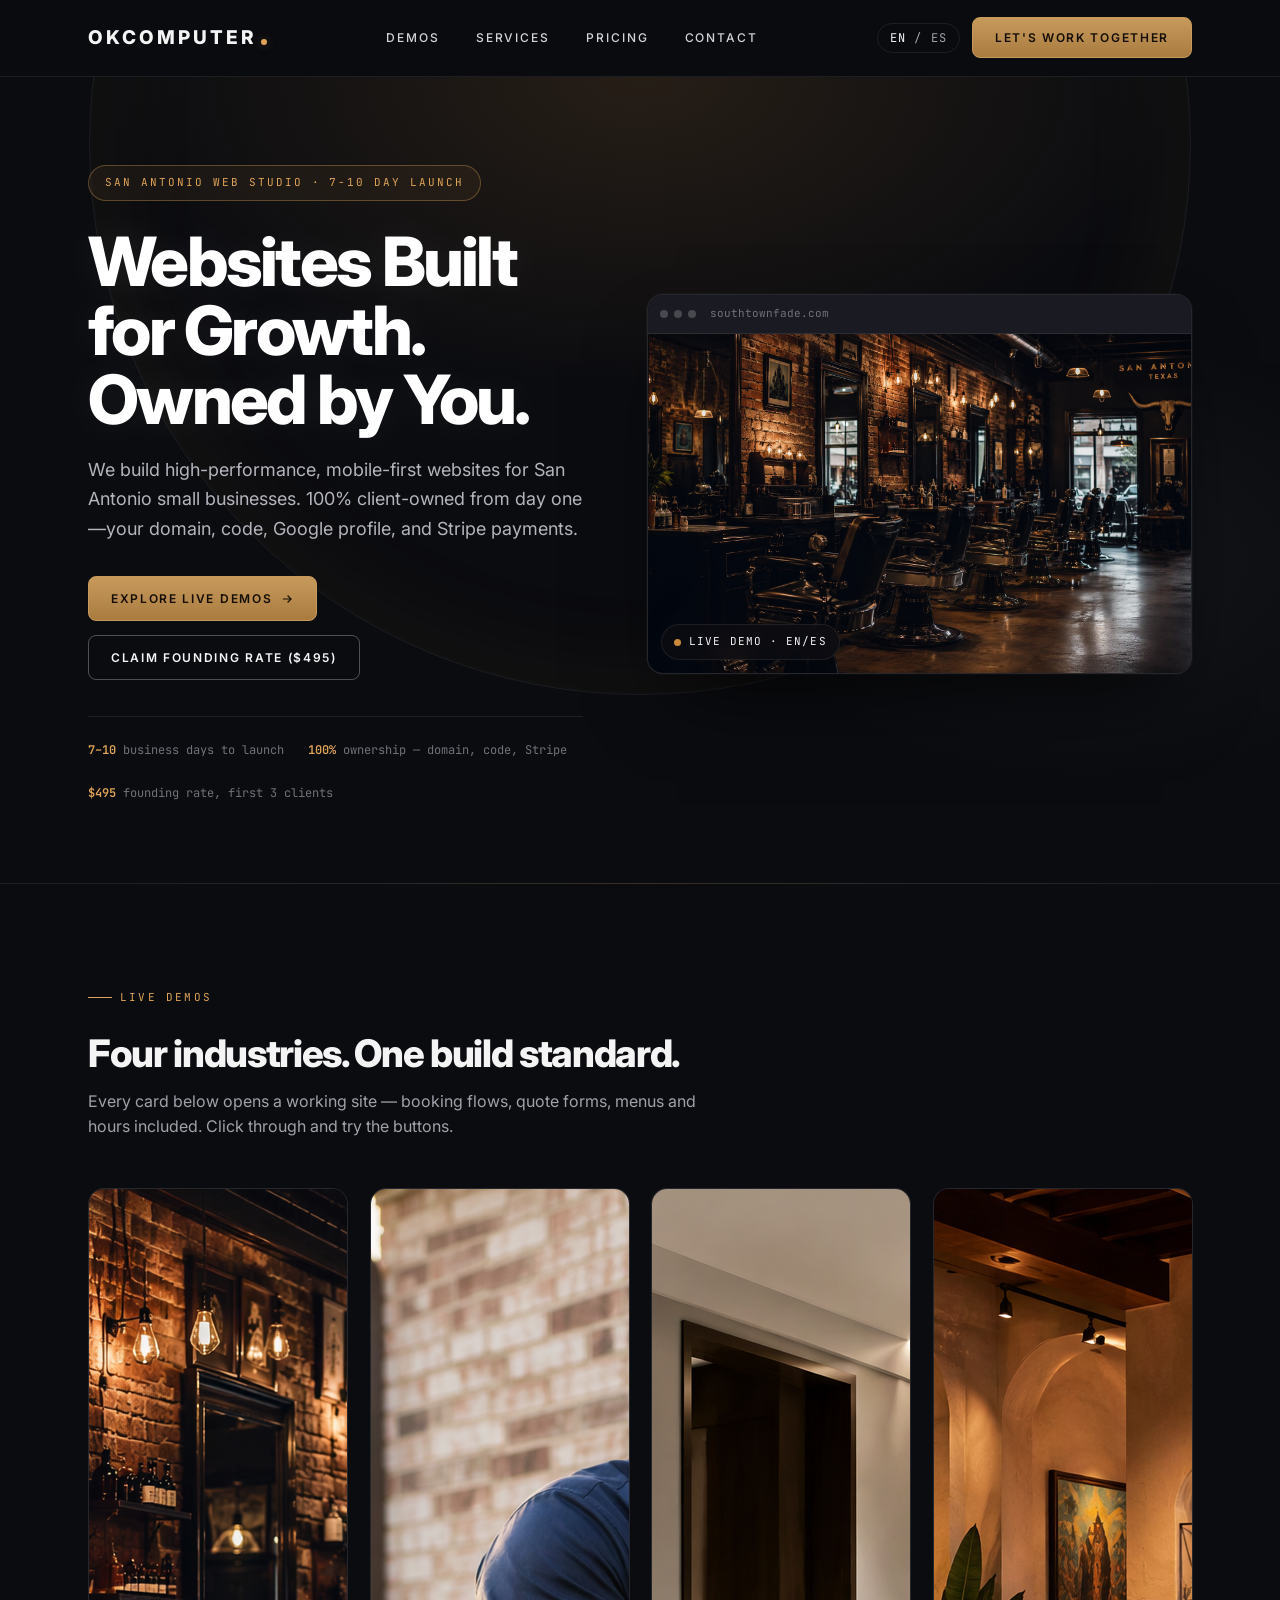
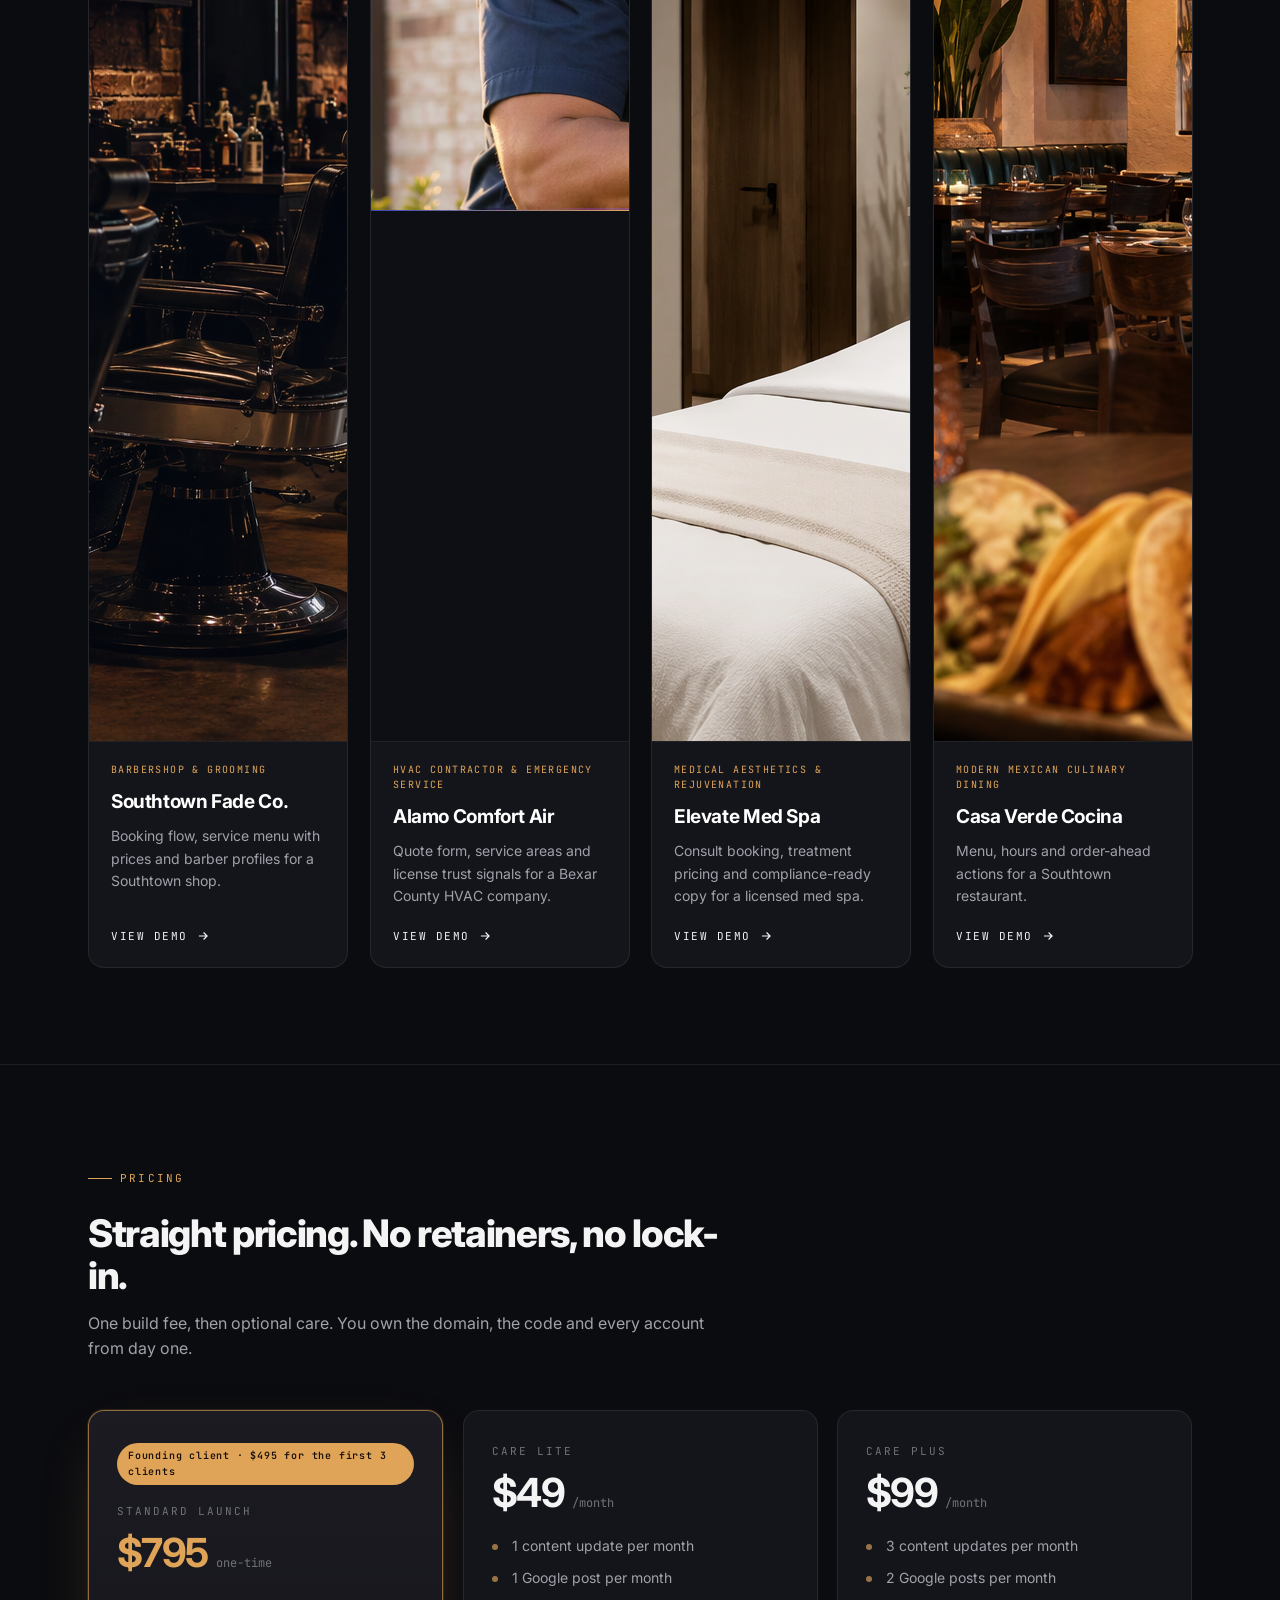
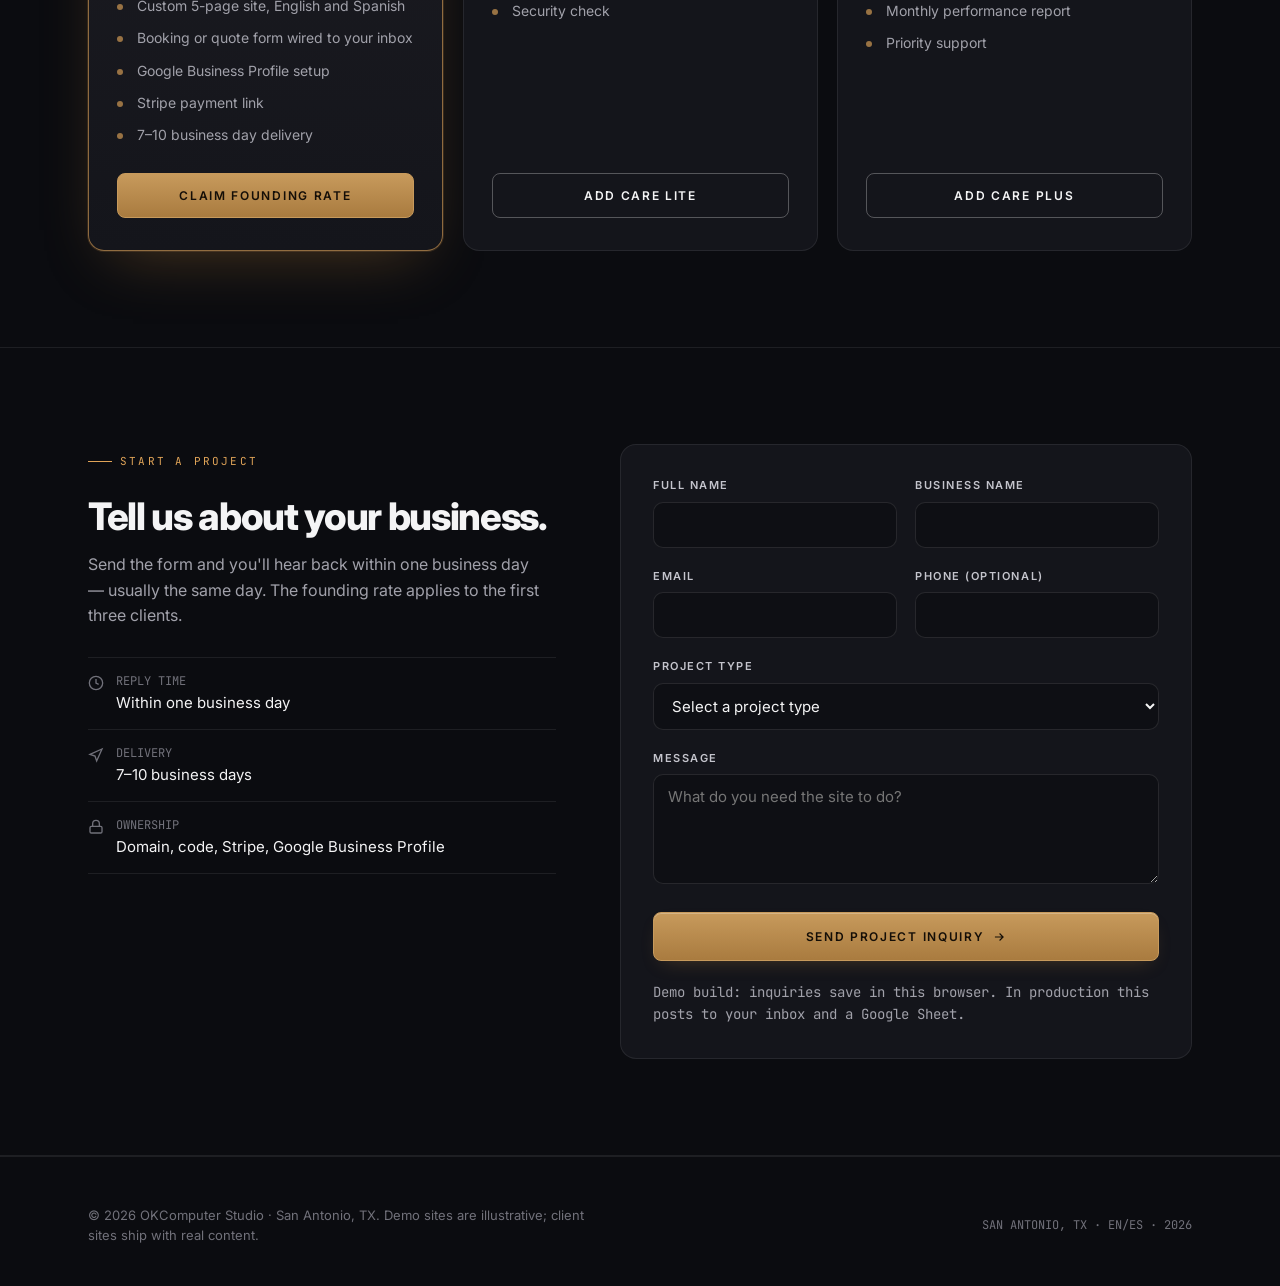
==== commit 7218cda2: "feat(studio): overhaul OKComputer homepage with Nexus aesthetic and motion tokens" ====
--- a/app/index.html
+++ b/app/index.html
@@ -11,21 +11,22 @@
 <link rel="stylesheet" href="assets/css/main.css">
 <style>:root { --accent: #c98a3c; }</style>
 </head>
-<body>
+<body class="studio">
 
 <a class="skip-link" href="#main-content" data-i18n="skip">Skip to content</a>
 
 <nav class="nav">
   <div class="container nav-inner">
-    <a class="brand" href="index.html"><span class="brand-dot"></span><span data-i18n="brand">OKComputer Studio</span></a>
+    <a class="brand" href="index.html"><span data-i18n="brand">OKComputer</span><span class="brand-dot"></span></a>
     <div class="nav-links" id="nav-links">
       <a href="#demos" data-i18n="navDemos">Demos</a>
+      <a href="#services" data-i18n="navServices">Services</a>
       <a href="#pricing" data-i18n="navPricing">Pricing</a>
       <a href="#contact" data-i18n="navContact">Contact</a>
     </div>
     <div class="nav-right">
       <button type="button" class="lang-toggle"><span class="active-lang">EN</span>&nbsp;/&nbsp;<span data-i18n="otherLang">ES</span></button>
-      <a class="btn btn-bronze btn-sm nav-cta" href="#contact" data-i18n="navCta">Founding rate</a>
+      <a class="btn btn-bronze btn-sm nav-cta" href="#contact" <span data-i18n="navCta">Let's work together</span> <svg width="14" height="14" viewBox="0 0 24 24" fill="none" stroke="currentColor" stroke-width="2" aria-hidden="true"><path d="M5 12h14M13 6l6 6-6 6"/></svg></a>
       <button type="button" class="nav-toggle" aria-label="Toggle navigation" aria-expanded="false" aria-controls="nav-links">
         <svg width="18" height="18" viewBox="0 0 24 24" fill="none" stroke="currentColor" stroke-width="2" aria-hidden="true"><path d="M3 6h18M3 12h18M3 18h18"/></svg>
       </button>
@@ -38,9 +39,9 @@
   <section class="hero" id="top">
     <div class="container hero-grid">
       <div>
-        <div class="eyebrow" data-i18n="eyebrow">SAN ANTONIO WEB STUDIO</div>
+        <div class="eyebrow" data-i18n="eyebrow">SAN ANTONIO WEB STUDIO · 7-10 DAY LAUNCH</div>
         <h1 data-i18n="h1">Websites Built for Growth. Owned by You.</h1>
-        <p class="lede" data-i18n="lede">Launch-ready in 7–10 business days — with 100% client ownership. Your domain, your code, your Stripe account, your Google Business Profile. We build it; you keep it.</p>
+        <p class="lede" data-i18n="lede">We build high-performance, mobile-first websites for San Antonio small businesses. 100% client-owned from day one—your domain, code, Google profile, and Stripe payments.</p>
         <div class="hero-ctas">
           <a class="btn btn-bronze" href="#demos"><span data-i18n="ctaDemos">Explore Live Demos</span> <svg width="14" height="14" viewBox="0 0 24 24" fill="none" stroke="currentColor" stroke-width="2" aria-hidden="true"><path d="M5 12h14M13 6l6 6-6 6"/></svg></a>
           <a class="btn btn-ghost" href="#contact" data-i18n="ctaFounding">Claim Founding Rate ($495)</a>
@@ -72,37 +73,37 @@
         <a class="demo-card" href="barbershop.html">
           <div class="demo-thumb"><img src="assets/img/barbershop-hero.png" alt="Southtown Fade Co. barbershop demo" data-i18n-alt="alt1" loading="lazy" decoding="async" width="2048" height="1152"></div>
           <div class="demo-body">
-            <span class="demo-tag" data-i18n="tag1">BARBERSHOP</span>
+            <span class="demo-tag" data-i18n="tag1">Barbershop &amp; Grooming</span>
             <h3 data-i18n="t1">Southtown Fade Co.</h3>
             <p data-i18n="d1">Booking flow, service menu with prices and barber profiles for a Southtown shop.</p>
-            <span class="demo-link"><span data-i18n="link1">Open barbershop demo</span> <svg width="14" height="14" viewBox="0 0 24 24" fill="none" stroke="currentColor" stroke-width="2" aria-hidden="true"><path d="M5 12h14M13 6l6 6-6 6"/></svg></span>
+            <span class="demo-link"><span data-i18n="link1">View Demo</span> <svg width="14" height="14" viewBox="0 0 24 24" fill="none" stroke="currentColor" stroke-width="2" aria-hidden="true"><path d="M5 12h14M13 6l6 6-6 6"/></svg></span>
           </div>
         </a>
         <a class="demo-card" href="contractor.html">
           <div class="demo-thumb"><img src="assets/img/contractor-hero.png" alt="Alamo Comfort Air HVAC demo" data-i18n-alt="alt2" loading="lazy" decoding="async" width="2048" height="1152"></div>
           <div class="demo-body">
-            <span class="demo-tag" data-i18n="tag2">HVAC CONTRACTOR</span>
+            <span class="demo-tag" data-i18n="tag2">HVAC Contractor &amp; Emergency Service</span>
             <h3 data-i18n="t2">Alamo Comfort Air</h3>
             <p data-i18n="d2">Quote form, service areas and license trust signals for a Bexar County HVAC company.</p>
-            <span class="demo-link"><span data-i18n="link2">Open HVAC demo</span> <svg width="14" height="14" viewBox="0 0 24 24" fill="none" stroke="currentColor" stroke-width="2" aria-hidden="true"><path d="M5 12h14M13 6l6 6-6 6"/></svg></span>
+            <span class="demo-link"><span data-i18n="link2">View Demo</span> <svg width="14" height="14" viewBox="0 0 24 24" fill="none" stroke="currentColor" stroke-width="2" aria-hidden="true"><path d="M5 12h14M13 6l6 6-6 6"/></svg></span>
           </div>
         </a>
         <a class="demo-card" href="medspa.html">
           <div class="demo-thumb"><img src="assets/img/medspa-hero.png" alt="Elevate Med Spa demo" data-i18n-alt="alt3" loading="lazy" decoding="async" width="2048" height="1152"></div>
           <div class="demo-body">
-            <span class="demo-tag" data-i18n="tag3">MEDICAL AESTHETICS</span>
+            <span class="demo-tag" data-i18n="tag3">Medical Aesthetics &amp; Rejuvenation</span>
             <h3 data-i18n="t3">Elevate Med Spa</h3>
             <p data-i18n="d3">Consult booking, treatment pricing and compliance-ready copy for a licensed med spa.</p>
-            <span class="demo-link"><span data-i18n="link3">Open med spa demo</span> <svg width="14" height="14" viewBox="0 0 24 24" fill="none" stroke="currentColor" stroke-width="2" aria-hidden="true"><path d="M5 12h14M13 6l6 6-6 6"/></svg></span>
+            <span class="demo-link"><span data-i18n="link3">View Demo</span> <svg width="14" height="14" viewBox="0 0 24 24" fill="none" stroke="currentColor" stroke-width="2" aria-hidden="true"><path d="M5 12h14M13 6l6 6-6 6"/></svg></span>
           </div>
         </a>
         <a class="demo-card" href="restaurant.html">
           <div class="demo-thumb"><img src="assets/img/restaurant-hero.png" alt="Casa Verde Cocina restaurant demo" data-i18n-alt="alt4" loading="lazy" decoding="async" width="2048" height="1152"></div>
           <div class="demo-body">
-            <span class="demo-tag" data-i18n="tag4">MODERN MEXICAN DINING</span>
+            <span class="demo-tag" data-i18n="tag4">Modern Mexican Culinary Dining</span>
             <h3 data-i18n="t4">Casa Verde Cocina</h3>
             <p data-i18n="d4">Menu, hours and order-ahead actions for a Southtown restaurant.</p>
-            <span class="demo-link"><span data-i18n="link4">Open restaurant demo</span> <svg width="14" height="14" viewBox="0 0 24 24" fill="none" stroke="currentColor" stroke-width="2" aria-hidden="true"><path d="M5 12h14M13 6l6 6-6 6"/></svg></span>
+            <span class="demo-link"><span data-i18n="link4">View Demo</span> <svg width="14" height="14" viewBox="0 0 24 24" fill="none" stroke="currentColor" stroke-width="2" aria-hidden="true"><path d="M5 12h14M13 6l6 6-6 6"/></svg></span>
           </div>
         </a>
       </div>
@@ -111,7 +112,7 @@
 
   <section class="section" id="pricing">
     <div class="container">
-      <div class="section-head">
+      <div class="section-head" id="services">
         <div class="eyebrow" data-i18n="priceEyebrow">PRICING</div>
         <h2 data-i18n="priceH">Straight pricing. No retainers, no lock-in.</h2>
         <p data-i18n="priceP">One build fee, then optional care. You own the domain, the code and every account from day one.</p>
@@ -244,29 +245,29 @@
 <script>
 window.I18N = {
   en: {
-    brand: "OKComputer Studio", navDemos: "Demos", navPricing: "Pricing", navContact: "Contact", navCta: "Founding rate", otherLang: "ES",
+    brand: "OKComputer", navDemos: "Demos", navServices: "Services", navPricing: "Pricing", navContact: "Contact", navCta: "Let's work together", otherLang: "ES",
     skip: "Skip to content",
-    eyebrow: "SAN ANTONIO WEB STUDIO",
+    eyebrow: "SAN ANTONIO WEB STUDIO · 7-10 DAY LAUNCH",
     h1: "Websites Built for Growth. Owned by You.",
-    lede: "Launch-ready in 7–10 business days — with 100% client ownership. Your domain, your code, your Stripe account, your Google Business Profile. We build it; you keep it.",
+    lede: "We build high-performance, mobile-first websites for San Antonio small businesses. 100% client-owned from day one—your domain, code, Google profile, and Stripe payments.",
     ctaDemos: "Explore Live Demos", ctaFounding: "Claim Founding Rate ($495)",
     trust1: "business days to launch", trust2: "ownership — domain, code, Stripe", trust3: "founding rate, first 3 clients",
     badge: "LIVE DEMO · EN/ES", frameUrl: "southtownfade.com", heroAlt: "Southtown Fade Co. barbershop demo site",
     demosEyebrow: "LIVE DEMOS",
     demosH: "Four industries. One build standard.",
     demosP: "Every card below opens a working site — booking flows, quote forms, menus and hours included. Click through and try the buttons.",
-    tag1: "BARBERSHOP", t1: "Southtown Fade Co.",
+    tag1: "Barbershop & Grooming", t1: "Southtown Fade Co.",
     d1: "Booking flow, service menu with prices and barber profiles for a Southtown shop.",
-    link1: "Open barbershop demo", alt1: "Southtown Fade Co. barbershop demo",
-    tag2: "HVAC CONTRACTOR", t2: "Alamo Comfort Air",
+    link1: "View Demo", alt1: "Southtown Fade Co. barbershop demo",
+    tag2: "HVAC Contractor & Emergency Service", t2: "Alamo Comfort Air",
     d2: "Quote form, service areas and license trust signals for a Bexar County HVAC company.",
-    link2: "Open HVAC demo", alt2: "Alamo Comfort Air HVAC demo",
-    tag3: "MEDICAL AESTHETICS", t3: "Elevate Med Spa",
+    link2: "View Demo", alt2: "Alamo Comfort Air HVAC demo",
+    tag3: "Medical Aesthetics & Rejuvenation", t3: "Elevate Med Spa",
     d3: "Consult booking, treatment pricing and compliance-ready copy for a licensed med spa.",
-    link3: "Open med spa demo", alt3: "Elevate Med Spa demo",
-    tag4: "MODERN MEXICAN DINING", t4: "Casa Verde Cocina",
+    link3: "View Demo", alt3: "Elevate Med Spa demo",
+    tag4: "Modern Mexican Culinary Dining", t4: "Casa Verde Cocina",
     d4: "Menu, hours and order-ahead actions for a Southtown restaurant.",
-    link4: "Open restaurant demo", alt4: "Casa Verde Cocina restaurant demo",
+    link4: "View Demo", alt4: "Casa Verde Cocina restaurant demo",
     priceEyebrow: "PRICING",
     priceH: "Straight pricing. No retainers, no lock-in.",
     priceP: "One build fee, then optional care. You own the domain, the code and every account from day one.",
@@ -300,29 +301,29 @@
     footM: "SAN ANTONIO, TX · EN/ES · 2026"
   },
   es: {
-    brand: "OKComputer Studio", navDemos: "Demos", navPricing: "Precios", navContact: "Contacto", navCta: "Tarifa fundador", otherLang: "EN",
+    brand: "OKComputer", navDemos: "Demos", navServices: "Servicios", navPricing: "Precios", navContact: "Contacto", navCta: "Trabajemos juntos", otherLang: "EN",
     skip: "Ir al contenido",
-    eyebrow: "ESTUDIO WEB · SAN ANTONIO",
+    eyebrow: "ESTUDIO WEB EN SAN ANTONIO · LANZAMIENTO EN 7-10 DÍAS",
     h1: "Sitios web hechos para crecer. Suyos por completo.",
-    lede: "Listo en 7–10 días hábiles — con 100% de propiedad para el cliente. Su dominio, su código, su cuenta de Stripe, su perfil de Google Business. Nosotros lo construimos; usted se lo queda.",
+    lede: "Creamos sitios web rápidos y optimizados para móvil para pequeños negocios de San Antonio. 100% del cliente desde el primer día: su dominio, su código, su perfil de Google y sus pagos con Stripe.",
     ctaDemos: "Ver demos en vivo", ctaFounding: "Tomar tarifa fundador ($495)",
     trust1: "días hábiles para lanzar", trust2: "de propiedad — dominio, código, Stripe", trust3: "tarifa fundador, primeros 3 clientes",
     badge: "DEMO EN VIVO · EN/ES", frameUrl: "southtownfade.com", heroAlt: "Sitio demo de la barbería Southtown Fade Co.",
     demosEyebrow: "DEMOS EN VIVO",
     demosH: "Cuatro industrias. Un mismo estándar.",
     demosP: "Cada tarjeta abre un sitio funcional — flujos de citas, formularios de cotización, menús y horarios incluidos. Entre y pruebe los botones.",
-    tag1: "BARBERÍA", t1: "Southtown Fade Co.",
+    tag1: "Barbería y cuidado personal", t1: "Southtown Fade Co.",
     d1: "Flujo de citas, menú de servicios con precios y perfiles de barberos para una barbería de Southtown.",
-    link1: "Abrir demo de barbería", alt1: "Demo de la barbería Southtown Fade Co.",
-    tag2: "CONTRATISTA HVAC", t2: "Alamo Comfort Air",
+    link1: "Ver demo", alt1: "Demo de la barbería Southtown Fade Co.",
+    tag2: "Contratista HVAC y servicio de emergencia", t2: "Alamo Comfort Air",
     d2: "Formulario de cotización, zonas de servicio y señales de licencia para una empresa de aire acondicionado del condado de Bexar.",
-    link2: "Abrir demo de HVAC", alt2: "Demo de Alamo Comfort Air HVAC",
-    tag3: "ESTÉTICA MÉDICA", t3: "Elevate Med Spa",
+    link2: "Ver demo", alt2: "Demo de Alamo Comfort Air HVAC",
+    tag3: "Estética médica y rejuvenecimiento", t3: "Elevate Med Spa",
     d3: "Reserva de consultas, precios de tratamientos y textos listos para cumplimiento en un med spa con licencia.",
-    link3: "Abrir demo de med spa", alt3: "Demo de Elevate Med Spa",
-    tag4: "COCINA MEXICANA MODERNA", t4: "Casa Verde Cocina",
+    link3: "Ver demo", alt3: "Demo de Elevate Med Spa",
+    tag4: "Cocina mexicana moderna", t4: "Casa Verde Cocina",
     d4: "Menú, horarios y pedidos por adelantado para un restaurante de Southtown.",
-    link4: "Abrir demo de restaurante", alt4: "Demo del restaurante Casa Verde Cocina",
+    link4: "Ver demo", alt4: "Demo del restaurante Casa Verde Cocina",
     priceEyebrow: "PRECIOS",
     priceH: "Precios claros. Sin retenciones ni contratos forzosos.",
     priceP: "Un pago por la construcción y luego cuidado opcional. Usted es dueño del dominio, del código y de cada cuenta desde el primer día.",
--- a/app/assets/css/main.css
+++ b/app/assets/css/main.css
@@ -592,3 +592,747 @@
 .ok-ref { margin: 18px 0 22px; }
 .ok-ref .lbl { display: block; font-family: var(--mono); font-size: 11px; letter-spacing: 0.08em; color: var(--faint); margin-bottom: 4px; }
 
+
+/* ============================================================
+   Shared: hours table semantics, demo disclosure, trust badges
+   ============================================================ */
+.hours-table caption {
+  caption-side: bottom;
+  text-align: left;
+  font-family: var(--mono);
+  font-size: 11px;
+  letter-spacing: 0.06em;
+  color: var(--faint);
+  padding-top: 10px;
+}
+.hours-table th {
+  text-align: left;
+  font-weight: 500;
+  font-size: 14px;
+  padding: 10px 0;
+  border-bottom: 1px solid var(--border);
+}
+.hours-table thead th {
+  font-family: var(--mono);
+  font-size: 11px;
+  font-weight: 500;
+  letter-spacing: 0.08em;
+  text-transform: uppercase;
+  color: var(--faint);
+}
+.hours-table thead th:last-child { text-align: right; }
+.hours-table tbody th { color: var(--text); }
+.hours-table tr.today th { color: var(--accent, var(--emerald)); }
+.hours-block { margin-top: 18px; }
+
+.demo-disclosure {
+  border-bottom: 1px solid var(--border);
+  background: var(--surface);
+  font-family: var(--mono);
+  font-size: 11px;
+  letter-spacing: 0.02em;
+  color: var(--faint);
+}
+.demo-disclosure .container {
+  display: flex;
+  align-items: center;
+  gap: 8px;
+  padding-top: 8px;
+  padding-bottom: 8px;
+}
+.demo-disclosure .dot {
+  width: 6px;
+  height: 6px;
+  border-radius: 50%;
+  background: var(--accent, var(--emerald));
+  flex-shrink: 0;
+}
+
+.hero-badges { display: flex; flex-wrap: wrap; gap: 10px; margin-top: 26px; }
+.trust-badge {
+  display: inline-flex;
+  align-items: center;
+  gap: 8px;
+  font-family: var(--mono);
+  font-size: 12px;
+  padding: 8px 14px;
+  border-radius: 999px;
+  border: 1px solid var(--border-strong);
+  background: rgba(255, 255, 255, 0.04);
+}
+.trust-badge strong { font-size: 14px; font-weight: 700; }
+
+.btn-call {
+  background: var(--accent, var(--emerald));
+  border-color: var(--accent, var(--emerald));
+  color: #1a1408;
+}
+.btn-call:hover { filter: brightness(1.08); }
+.btn-call-out {
+  background: transparent;
+  border: 1px solid var(--border-strong);
+  color: var(--text);
+}
+.btn-call-out svg { color: var(--accent, var(--emerald)); }
+.btn-call-out:hover { border-color: var(--accent, var(--emerald)); }
+
+.closed-note {
+  border: 1px dashed var(--border-strong);
+  border-radius: var(--radius);
+  padding: 18px;
+  font-size: 14px;
+  color: var(--muted);
+  background: var(--surface);
+  text-align: center;
+}
+
+/* ============================================================
+   Theme: Alamo Comfort Air (contractor) — MaxHVAC-style split hero
+   Light canvas · navy ink · red CTAs · white rounded cards
+   ============================================================ */
+.theme-contractor {
+  --bg: #f7f7f7;
+  --surface: #ffffff;
+  --surface-2: #f1f5fd;
+  --border: rgba(16, 32, 77, 0.12);
+  --border-strong: rgba(16, 32, 77, 0.24);
+  --text: #10204d;
+  --muted: #4b5675;
+  --faint: #6b7694;
+  --accent: #1e3a8a;
+  --accent-ink: #1e3a8a;
+  --cta-red: #bf2026;
+  --navy: #10204d;
+  --ink: #10204d;
+  --ink-muted: #4b5675;
+  --ink-border: rgba(16, 32, 77, 0.16);
+  background: var(--bg);
+  color: var(--text);
+  font-family: "Montserrat", "Inter", system-ui, sans-serif;
+}
+.theme-contractor .container { max-width: 1352px; padding: 0 30px; }
+
+/* top bar */
+.theme-contractor .ac-top { background: #fff; position: sticky; top: 0; z-index: 50; box-shadow: 0 1px 0 rgba(16,32,77,.08); }
+.theme-contractor .ac-top-inner { display: flex; align-items: center; justify-content: space-between; gap: 16px; min-height: 84px; }
+.theme-contractor .ac-brand { display: inline-flex; align-items: center; gap: 10px; font-weight: 800; font-size: 26px; color: var(--navy); letter-spacing: -.01em; }
+.theme-contractor .ac-brand svg { color: #1e5aa8; flex: none; }
+.theme-contractor .ac-top-right { display: flex; align-items: center; gap: 14px; }
+.theme-contractor .tp-badge { display: flex; flex-direction: column; gap: 3px; line-height: 1; font-size: 16px; color: #191919; }
+.theme-contractor .tp-badge .tp-name { display: flex; align-items: center; gap: 4px; }
+.theme-contractor .tp-badge .tp-name svg { color: #00b67a; }
+.theme-contractor .tp-stars { display: flex; gap: 2px; }
+.theme-contractor .tp-stars i { width: 18px; height: 18px; background: #00b67a; color: #fff; font-style: normal; font-size: 12px; display: grid; place-items: center; }
+.theme-contractor .ac-btn { display: inline-flex; align-items: center; justify-content: center; gap: 8px; padding: 14px 24px; border-radius: 8px; font-weight: 700; font-size: 15px; border: 1px solid transparent; cursor: pointer; transition: filter 160ms, transform 160ms; font-family: inherit; text-transform: none; }
+.theme-contractor .ac-btn:hover { filter: brightness(1.1); transform: translateY(-1px); }
+.theme-contractor .ac-btn-dark { background: var(--navy); color: #fff; }
+.theme-contractor .ac-btn-red { background: var(--cta-red); color: #fff; }
+.theme-contractor .ac-top .lang-toggle { background: #fff; border-color: var(--border-strong); color: var(--muted); }
+.theme-contractor .ac-top .lang-toggle .active-lang { color: var(--navy); font-weight: 700; }
+
+.theme-contractor .demo-disclosure { background: #10204d; color: #dbe4ff; }
+
+/* hero */
+.theme-contractor .ac-hero { position: relative; color: #fff; padding: 100px 0; background:
+  linear-gradient(90deg, rgba(16,32,77,.94) 0%, rgba(26,50,110,.86) 55%, rgba(26,50,110,.7) 100%),
+  url("../img/contractor-hero.png") center / cover no-repeat; }
+.theme-contractor .ac-hero-grid { display: grid; grid-template-columns: 1fr 461px; gap: 48px; align-items: start; }
+.theme-contractor .ac-hero h1 { font-size: clamp(36px, 4.4vw, 56px); line-height: 1.07; font-weight: 800; letter-spacing: -.02em; color: #fff; max-width: 16em; margin: 0 0 28px; }
+.theme-contractor .ac-hero .lede { font-size: 20px; line-height: 1.75; color: #fff; max-width: 31em; margin: 0 0 20px; font-weight: 400; }
+.theme-contractor .ac-hero .ac-sub { font-size: 17px; margin: 0 0 22px; }
+.theme-contractor .ac-cta-row { display: flex; flex-wrap: wrap; gap: 21px; margin-bottom: 33px; }
+.theme-contractor .ac-cta-row .ac-btn { text-transform: uppercase; font-size: 14px; padding: 16px 30px; }
+.theme-contractor .ac-cta-row .ac-btn[href^="tel"] { text-transform: none; }
+.theme-contractor .ac-proof { display: flex; flex-wrap: wrap; gap: 22px; }
+.theme-contractor .ac-proof-card { background: #fff; color: var(--navy); border-radius: 12px; padding: 16px 17px 18px; min-width: 250px; box-shadow: 0 10px 30px rgba(0,0,0,.18); }
+.theme-contractor .ac-proof-src { font-weight: 700; font-size: 22px; color: #4285f4; margin-bottom: 8px; }
+.theme-contractor .ac-proof-src.local { color: #1877f2; }
+.theme-contractor .ac-proof-score { font-size: 38px; font-weight: 800; line-height: 1.1; }
+.theme-contractor .ac-proof-stars { color: #f2a93b; letter-spacing: 3px; font-size: 18px; margin: 6px 0; }
+.theme-contractor .ac-proof-count { color: #1e3a8a; font-weight: 600; font-size: 17px; }
+
+/* estimate card */
+.theme-contractor .ac-card { background: #fff; color: var(--navy); border-radius: 16px; padding: 34px 35px 35px; box-shadow: 0 18px 50px rgba(0,0,0,.28); }
+.theme-contractor .ac-card h2 { text-align: center; font-size: 26px; font-weight: 700; margin: 0 0 26px; color: var(--navy); }
+.theme-contractor .ac-card .form { background: transparent; border: 0; padding: 0; box-shadow: none; }
+.theme-contractor .ac-card .field { margin-bottom: 18px; }
+.theme-contractor .ac-card .field label { position: absolute; width: 1px; height: 1px; overflow: hidden; clip: rect(0 0 0 0); white-space: nowrap; }
+.theme-contractor .ac-card .field input,
+.theme-contractor .ac-card .field select,
+.theme-contractor .ac-card .field textarea { width: 100%; background: #fff; color: var(--navy); border: 1px solid #d5d9e4; border-radius: 10px; padding: 16px 18px; font: 400 16px/1.3 inherit; font-family: inherit; min-height: 52px; }
+.theme-contractor .ac-card .field textarea { min-height: 112px; resize: vertical; }
+.theme-contractor .ac-card .field input::placeholder,
+.theme-contractor .ac-card .field textarea::placeholder { color: #7a8398; }
+.theme-contractor .ac-card .field input:focus,
+.theme-contractor .ac-card .field select:focus,
+.theme-contractor .ac-card .field textarea:focus { outline: 2px solid #1e3a8a; outline-offset: 1px; }
+.theme-contractor .field .err { color: var(--cta-red); }
+.theme-contractor .ac-card .ac-submit { width: 100%; background: var(--cta-red); color: #fff; border: 0; border-radius: 6px; padding: 18px; font-weight: 700; font-size: 15px; letter-spacing: .03em; text-transform: uppercase; cursor: pointer; font-family: inherit; }
+.theme-contractor .ac-card .ac-submit:hover { filter: brightness(1.1); }
+.theme-contractor .ac-card .note { color: #64718a; text-align: center; font-family: inherit; }
+.theme-contractor .form-success { background: #fff; border: 1px solid #d5d9e4; border-radius: 12px; color: var(--navy); text-align: center; padding: 20px 0; }
+.theme-contractor .form-success p { color: var(--muted); }
+
+/* services */
+.theme-contractor .ac-services { padding: 100px 0 80px; }
+.theme-contractor .ac-services h2 { text-align: center; font-size: 40px; font-weight: 800; color: var(--navy); margin: 0 0 56px; letter-spacing: -.01em; }
+.theme-contractor .ac-svc-grid { display: grid; grid-template-columns: repeat(3, 1fr); gap: 22px; }
+.theme-contractor .ac-svc { background: #fff; border-radius: 16px; padding: 26px 26px 30px; box-shadow: 0 4px 18px rgba(16,32,77,.07); }
+.theme-contractor .ac-badge { width: 78px; height: 78px; border-radius: 50%; border: 3px dotted #e5484d; display: grid; place-items: center; margin-bottom: 28px; }
+.theme-contractor .ac-badge span { width: 60px; height: 60px; border-radius: 50%; background: #2a3f94; display: grid; place-items: center; color: #fff; }
+.theme-contractor .ac-svc h3 { font-size: 22px; line-height: 1.3; font-weight: 700; color: var(--navy); margin: 0 0 16px; }
+.theme-contractor .ac-svc p { font-size: 17px; line-height: 1.65; color: #4a4a4a; margin: 0; }
+
+/* hours */
+.theme-contractor .ac-hours { padding: 0 0 80px; }
+.theme-contractor .ac-hours .ac-hours-card { background: #fff; border-radius: 16px; padding: 30px 34px; max-width: 640px; margin: 0 auto; box-shadow: 0 4px 18px rgba(16,32,77,.07); }
+.theme-contractor .hours-table { color: var(--navy); }
+.theme-contractor .hours-table th, .theme-contractor .hours-table td { border-bottom: 1px solid #e7eaf2; text-align: left; padding: 10px 0; }
+.theme-contractor .hours-table caption { color: var(--navy); font-weight: 800; font-size: 22px; text-align: left; padding-bottom: 12px; }
+.theme-contractor .hours-table tbody th, .theme-contractor .hours-table td:last-child { color: var(--navy); }
+.theme-contractor .hours-table thead th { color: var(--faint); }
+.theme-contractor .hours-table thead th:last-child, .theme-contractor .hours-table td:last-child { text-align: right; }
+.theme-contractor .hours-table tr.today th, .theme-contractor .hours-table tr.today td { color: var(--cta-red); font-weight: 700; }
+
+.theme-contractor .footer p, .theme-contractor .back-link { color: var(--muted); }
+.theme-contractor .back-link:hover { color: var(--navy); }
+.theme-contractor .action-bar { background: rgba(255,255,255,.96); border-top: 1px solid var(--border); }
+.theme-contractor .action-bar .btn-call, .theme-contractor .action-bar .btn-primary { background: var(--cta-red); border-color: var(--cta-red); color: #fff; }
+
+@media (max-width: 1100px) {
+  .theme-contractor .ac-hero-grid { grid-template-columns: 1fr; }
+  .theme-contractor .ac-card { max-width: 560px; }
+  .theme-contractor .ac-svc-grid { grid-template-columns: 1fr; }
+}
+@media (max-width: 760px) {
+  .theme-contractor .tp-badge, .theme-contractor .ac-top .ac-btn-dark { display: none; }
+  .theme-contractor .ac-top-inner { min-height: 68px; }
+  .theme-contractor .ac-brand { font-size: 20px; }
+  .theme-contractor .ac-hero { padding: 56px 0; }
+  .theme-contractor .ac-hero .lede { font-size: 17px; }
+  .theme-contractor .ac-services { padding: 60px 0 50px; }
+  .theme-contractor .ac-services h2 { font-size: 30px; }
+  .theme-contractor .ac-proof-card { min-width: 0; flex: 1 1 100%; }
+  .theme-contractor .ac-btn { padding: 12px 16px; }
+}
+
+/* ============================================================
+   Theme: Southtown Fade Co. (barbershop) — The Heritage Atelier
+   Charcoal canvas · brass accents · serif display type
+   ============================================================ */
+body.theme-barbershop {
+  --bg: #121110;
+  --surface: #1c1a17;
+  --surface-2: #24211d;
+  --border: rgba(197, 160, 89, 0.2);
+  --border-strong: rgba(197, 160, 89, 0.4);
+  --text: #f3ede2;
+  --muted: #b8ab95;
+  --faint: #8a7d68;
+  --accent: #c5a059;
+  --serif: "Playfair Display", "Cinzel", Georgia, serif;
+  background: var(--bg);
+  color: var(--text);
+}
+body.theme-barbershop h1, body.theme-barbershop h2, body.theme-barbershop h3 { font-family: var(--serif); font-weight: 500; letter-spacing: 0; }
+body.theme-barbershop .container { max-width: 1152px; }
+
+/* nav */
+body.theme-barbershop .nav { background: rgba(18, 17, 16, 0.92); }
+body.theme-barbershop .brand { display: flex; flex-direction: column; line-height: 1.1; font-family: var(--serif); font-size: 18px; color: var(--text); gap: 2px; }
+body.theme-barbershop .brand small { font-size: 10px; letter-spacing: .22em; text-transform: uppercase; color: var(--accent); font-style: italic; font-family: var(--serif); }
+body.theme-barbershop .nav-links a { font-size: 13px; letter-spacing: .06em; }
+body.theme-barbershop .nav-links a:hover { color: var(--accent); }
+body.theme-barbershop .lang-toggle { border-color: var(--border-strong); }
+body.theme-barbershop .btn-gold { background: var(--accent); border: 1px solid var(--accent); color: #1a1408; font-weight: 700; letter-spacing: .12em; text-transform: uppercase; border-radius: 2px; font-size: 12px; }
+body.theme-barbershop .btn-gold:hover { filter: brightness(1.1); }
+body.theme-barbershop .btn-outline { background: transparent; border: 1px solid var(--border-strong); color: var(--text); letter-spacing: .12em; text-transform: uppercase; border-radius: 2px; font-size: 12px; }
+body.theme-barbershop .btn-outline:hover { border-color: var(--accent); color: var(--accent); }
+body.theme-barbershop .btn { border-radius: 2px; }
+body.theme-barbershop .btn-primary, body.theme-barbershop .btn-call { background: var(--accent); border-color: var(--accent); color: #1a1408; }
+
+/* hero */
+body.theme-barbershop .at-hero { position: relative; min-height: 640px; display: flex; align-items: center; padding: 96px 0;
+  background: linear-gradient(90deg, rgba(18,17,16,.95) 0%, rgba(18,17,16,.7) 55%, rgba(18,17,16,.35) 100%), url("../img/barbershop-hero.png") center / cover no-repeat;
+  border-bottom: 1px solid var(--border); }
+body.theme-barbershop .at-eyebrow { display: inline-block; font-size: 11px; letter-spacing: .2em; color: var(--accent); border: 1px solid var(--border-strong); padding: 7px 14px; margin-bottom: 28px; font-family: var(--mono); }
+body.theme-barbershop .at-hero h1 { font-size: clamp(44px, 7vw, 84px); line-height: 1.02; margin: 0 0 24px; max-width: 9em; }
+body.theme-barbershop .at-hero h1 em { display: block; font-style: italic; color: var(--accent); }
+body.theme-barbershop .at-hero .lede { max-width: 34em; color: var(--muted); font-size: 17px; line-height: 1.7; margin-bottom: 36px; }
+body.theme-barbershop .at-ctas { display: flex; flex-wrap: wrap; gap: 16px; }
+body.theme-barbershop .at-ctas .btn { padding: 16px 28px; }
+
+/* sections */
+body.theme-barbershop .section { border-bottom: 1px solid var(--border); }
+body.theme-barbershop .at-kicker { display: block; text-align: center; font-size: 10px; letter-spacing: .28em; text-transform: uppercase; color: var(--faint); margin-bottom: 10px; font-family: var(--mono); }
+body.theme-barbershop .at-title { text-align: center; font-size: clamp(28px, 4vw, 40px); margin: 0 0 48px; }
+body.theme-barbershop .at-cards { display: grid; grid-template-columns: repeat(3, 1fr); gap: 20px; }
+body.theme-barbershop .at-card { display: flex; flex-direction: column; background: var(--surface); border: 1px solid var(--border); border-top: 2px solid var(--accent); border-radius: 2px; padding: 28px 26px; transition: border-color 160ms, transform 160ms; }
+body.theme-barbershop .at-card:hover { border-color: var(--border-strong); border-top-color: var(--accent); transform: translateY(-2px); }
+body.theme-barbershop .at-card h3 { font-size: 22px; margin: 0 0 12px; color: var(--text); }
+body.theme-barbershop .at-card p { color: var(--muted); font-size: 14px; line-height: 1.7; margin: 0 0 24px; flex: 1; }
+body.theme-barbershop .at-card-foot { display: flex; align-items: center; justify-content: space-between; border-top: 1px solid var(--border); padding-top: 16px; }
+body.theme-barbershop .at-price { font-family: var(--serif); font-size: 26px; color: var(--accent); }
+body.theme-barbershop .at-link { font-size: 11px; letter-spacing: .16em; text-transform: uppercase; color: var(--text); font-family: var(--mono); }
+body.theme-barbershop .at-link:hover { color: var(--accent); }
+
+body.theme-barbershop .at-story { display: grid; grid-template-columns: 1fr 1fr; gap: 64px; align-items: start; }
+body.theme-barbershop .at-story h2 { font-size: clamp(32px, 4.4vw, 50px); line-height: 1.12; margin: 0; }
+body.theme-barbershop .at-story p { color: var(--muted); font-size: 15px; line-height: 1.85; margin: 0 0 20px; }
+body.theme-barbershop .section-head h2 { color: var(--text); }
+body.theme-barbershop .section-head p { color: var(--muted); }
+
+/* booking */
+body.theme-barbershop .booking-shell { background: var(--surface); border-color: var(--border); border-radius: 2px; }
+body.theme-barbershop .booking-pane h3 { font-family: var(--serif); }
+body.theme-barbershop .bstep.on { background: var(--surface-2); }
+body.theme-barbershop .slot { border-radius: 2px; }
+body.theme-barbershop .slot.sel { background: var(--accent); color: #1a1408; border-color: var(--accent); }
+body.theme-barbershop .field input, body.theme-barbershop .field select, body.theme-barbershop .field textarea { background: #151412; color: var(--text); border-color: var(--border); }
+
+/* hours / info */
+body.theme-barbershop .hours-table caption { font-family: var(--serif); color: var(--text); }
+body.theme-barbershop .hours-table tr.today th, body.theme-barbershop .hours-table tr.today td { color: var(--accent); }
+body.theme-barbershop .info-line a:hover { color: var(--accent); }
+body.theme-barbershop .action-bar { background: rgba(18, 17, 16, 0.96); }
+
+/* demo badge above footer */
+body.theme-barbershop .demo-badge { text-align: center; padding: 14px 24px; font-family: var(--mono); font-size: 11px; letter-spacing: .1em; color: var(--accent); background: rgba(197, 160, 89, 0.07); border-top: 1px solid var(--border); }
+body.theme-barbershop .footer p, body.theme-barbershop .back-link { color: var(--faint); }
+
+@media (max-width: 860px) {
+  body.theme-barbershop .at-cards, body.theme-barbershop .at-story { grid-template-columns: 1fr; gap: 28px; }
+  body.theme-barbershop .at-hero { min-height: 0; padding: 64px 0; }
+}
+
+/* ============================================================
+   Theme: Elevate Med Spa (medspa) — Ratio-style editorial luxury
+   Warm stone canvas · charcoal ink · taupe accents · outlined buttons
+   ============================================================ */
+body.theme-medspa {
+  --bg: #f7f5f0;
+  --surface: #fcfbf9;
+  --surface-2: #efebe3;
+  --border: #e5e0d8;
+  --border-strong: #cfc8bc;
+  --text: #222220;
+  --muted: #55524c;
+  --faint: #7d776c;
+  --accent: #938a7c;
+  --serif: "Cormorant Garamond", "Playfair Display", Georgia, serif;
+  background: var(--bg);
+  color: var(--text);
+  font-family: "Poppins", "Inter", system-ui, sans-serif;
+}
+body.theme-medspa h1, body.theme-medspa h2, body.theme-medspa h3 { font-family: var(--serif); font-weight: 400; letter-spacing: 0; color: var(--text); }
+
+body.theme-medspa .rt-util { background: #46443f; color: #f1ede6; font-size: 12px; letter-spacing: .08em; }
+body.theme-medspa .rt-util-inner { display: flex; justify-content: space-between; align-items: center; min-height: 34px; gap: 12px; }
+body.theme-medspa .rt-util a { display: inline-flex; align-items: center; gap: 8px; color: inherit; }
+body.theme-medspa .rt-util a:hover { color: #fff; text-decoration: underline; }
+
+body.theme-medspa .nav { background: #eeeae3; border-bottom: 0; backdrop-filter: none; }
+body.theme-medspa .nav-inner { min-height: 88px; }
+body.theme-medspa .brand { font-family: var(--serif); font-size: 30px; font-weight: 500; letter-spacing: .02em; color: var(--text); }
+body.theme-medspa .nav-links a { font-size: 13px; letter-spacing: .06em; text-transform: uppercase; color: var(--text); padding: 6px 12px; border-bottom: 1px solid transparent; }
+body.theme-medspa .nav-links a:hover { color: var(--text); border-bottom-color: var(--text); }
+body.theme-medspa .lang-toggle { background: transparent; border-color: var(--border-strong); color: var(--faint); }
+body.theme-medspa .lang-toggle .active-lang { color: var(--text); }
+
+body.theme-medspa .rt-btn { display: inline-flex; align-items: center; justify-content: center; padding: 12px 22px; border: 1px solid #4a4741; background: transparent; color: var(--text); font: 400 14px/1.2 "Poppins", "Inter", sans-serif; letter-spacing: .04em; text-transform: uppercase; border-radius: 0; cursor: pointer; transition: background 160ms, color 160ms; }
+body.theme-medspa .rt-btn:hover, body.theme-medspa .rt-btn-solid { background: #3a3833; color: #f7f5f0; }
+body.theme-medspa .rt-btn-solid:hover { background: #222220; }
+body.theme-medspa .btn { border-radius: 0; }
+body.theme-medspa .btn-primary { background: #3a3833; border-color: #3a3833; color: #f7f5f0; }
+body.theme-medspa .btn-ghost { background: transparent; border: 1px solid var(--border-strong); color: var(--text); }
+
+/* hero */
+body.theme-medspa .rt-hero { background: linear-gradient(100deg, #e9e5dd 0%, #efebe4 45%, #e4ddd1 100%); }
+body.theme-medspa .rt-hero-grid { display: grid; grid-template-columns: 1fr 1fr; gap: 56px; align-items: center; padding-top: 72px; padding-bottom: 72px; }
+body.theme-medspa .rt-hero h1 { font-size: clamp(44px, 5.4vw, 68px); line-height: 1.05; margin: 0 0 28px; }
+body.theme-medspa .rt-hero .lede { font-style: italic; letter-spacing: .02em; line-height: 1.75; color: var(--muted); font-size: 17px; max-width: 28em; margin-bottom: 36px; }
+body.theme-medspa .rt-portrait { margin: 0; justify-self: end; width: 100%; max-width: 460px; aspect-ratio: 4 / 5; border-radius: 200px 200px 14px 14px; overflow: hidden; box-shadow: 0 24px 60px rgba(60,50,35,.18); }
+body.theme-medspa .rt-portrait img { width: 100%; height: 100%; object-fit: cover; object-position: center top; display: block; }
+
+/* philosophy */
+body.theme-medspa .rt-phil { background: var(--bg); }
+body.theme-medspa .rt-phil-grid { display: grid; grid-template-columns: 5fr 7fr; align-items: stretch; }
+body.theme-medspa .rt-phil-media { background: #c9c2b7; padding: 120px 0 120px; display: flex; justify-content: flex-end; }
+body.theme-medspa .rt-frame { position: relative; width: calc(100% + 80px); margin-right: -80px; aspect-ratio: 5 / 3; overflow: hidden; z-index: 1; margin-left: 15%; }
+body.theme-medspa .rt-frame img { width: 100%; height: 100%; object-fit: cover; object-position: center 25%; display: block; }
+body.theme-medspa .rt-img-badge { position: absolute; left: 14px; bottom: 14px; background: rgba(247,245,240,.92); padding: 6px 12px; font-size: 10px; letter-spacing: .2em; color: var(--text); }
+body.theme-medspa .rt-phil-copy { padding: 120px 24px 120px 140px; max-width: 640px; }
+body.theme-medspa .rt-phil-copy h2 { font-size: clamp(34px, 4.2vw, 52px); line-height: 1.1; margin: 0 0 24px; }
+body.theme-medspa .rt-phil-copy p { font-style: italic; letter-spacing: .02em; line-height: 1.8; color: var(--muted); margin: 0 0 32px; font-size: 16px; }
+
+/* treatments */
+body.theme-medspa .section { border-bottom: 1px solid var(--border); }
+body.theme-medspa .rt-kicker { text-align: center; font-size: 11px; letter-spacing: .28em; color: var(--accent); margin: 0 0 12px; }
+body.theme-medspa .rt-title { text-align: center; font-size: clamp(32px, 4vw, 46px); margin: 0 0 52px; }
+body.theme-medspa .rt-cards { display: grid; grid-template-columns: repeat(3, 1fr); gap: 24px; }
+body.theme-medspa .rt-card { display: flex; flex-direction: column; background: #fcfbf9; border: 1px solid #e5e0d8; padding: 32px 28px; }
+body.theme-medspa .rt-dur { align-self: flex-start; font-size: 10px; letter-spacing: .18em; text-transform: uppercase; color: var(--accent); border: 1px solid #e5e0d8; padding: 5px 12px; border-radius: 99px; margin-bottom: 22px; }
+body.theme-medspa .rt-card h3 { font-size: 28px; line-height: 1.15; margin: 0 0 14px; }
+body.theme-medspa .rt-card p { color: var(--muted); font-size: 14px; line-height: 1.75; margin: 0 0 28px; flex: 1; }
+body.theme-medspa .rt-card-foot { display: flex; justify-content: space-between; align-items: baseline; border-top: 1px solid #e5e0d8; padding-top: 16px; }
+body.theme-medspa .rt-price { font-family: var(--serif); font-size: 28px; color: var(--text); }
+body.theme-medspa .rt-card-foot a { font-size: 12px; letter-spacing: .12em; text-transform: uppercase; color: var(--accent); }
+body.theme-medspa .rt-card-foot a:hover { color: var(--text); }
+body.theme-medspa .note { color: var(--faint); text-align: center; }
+
+/* booking + visit */
+body.theme-medspa .section-head h2 { color: var(--text); }
+body.theme-medspa .section-head p { color: var(--muted); }
+body.theme-medspa .booking-shell { background: #fcfbf9; border-color: var(--border); border-radius: 0; }
+body.theme-medspa .booking-pane h3 { font-family: var(--serif); font-size: 26px; }
+body.theme-medspa .bstep.on { background: var(--surface-2); box-shadow: inset 0 -2px 0 var(--accent); }
+body.theme-medspa .bstep.done { color: var(--accent); }
+body.theme-medspa .slot { background: #fff; color: var(--text); border-color: var(--border); border-radius: 0; }
+body.theme-medspa .slot.sel { background: #3a3833; border-color: #3a3833; color: #f7f5f0; }
+body.theme-medspa .field input, body.theme-medspa .field select, body.theme-medspa .field textarea { background: #fff; color: var(--text); border-color: var(--border); }
+body.theme-medspa .bk-confirm .big-check { border-color: var(--accent); color: var(--accent); }
+body.theme-medspa .bk-confirm .ref { color: var(--accent); }
+body.theme-medspa .hours-table caption { font-family: var(--serif); font-size: 24px; color: var(--text); }
+body.theme-medspa .hours-table tbody th { color: var(--text); }
+body.theme-medspa .hours-table td, body.theme-medspa .hours-table th { border-color: var(--border); }
+body.theme-medspa .hours-table tr.today th, body.theme-medspa .hours-table tr.today td { color: var(--accent); font-weight: 600; }
+body.theme-medspa .info-line a:hover { color: var(--accent); }
+body.theme-medspa .action-bar { background: rgba(247,245,240,.96); border-top: 1px solid var(--border); }
+body.theme-medspa .action-bar .rt-btn { flex: 1; }
+
+body.theme-medspa .demo-badge { text-align: center; padding: 14px 24px; font-size: 11px; letter-spacing: .12em; color: var(--text); background: #e9e5dd; border-top: 1px solid var(--border); }
+body.theme-medspa .footer p, body.theme-medspa .back-link { color: var(--faint); }
+body.theme-medspa .back-link:hover { color: var(--text); }
+
+@media (max-width: 900px) {
+  body.theme-medspa .rt-hero-grid, body.theme-medspa .rt-phil-grid, body.theme-medspa .rt-cards { grid-template-columns: 1fr; }
+  body.theme-medspa .rt-portrait { justify-self: center; max-width: 360px; }
+  body.theme-medspa .rt-phil-media { padding: 48px 24px; }
+  body.theme-medspa .rt-frame { width: 100%; margin: 0; }
+  body.theme-medspa .rt-phil-copy { padding: 48px 24px; }
+  body.theme-medspa .rt-util-inner { font-size: 10px; }
+  body.theme-medspa .nav-links, body.theme-medspa .nav-right .rt-btn { display: none; }
+}
+
+/* ============================================================
+   Theme: Casa Verde Cocina (restaurant) — Senso-style dark editorial
+   Deep black canvas · amber/gold accents · serif display type
+   ============================================================ */
+body.theme-restaurant {
+  --bg: #0b0a09;
+  --surface: #151412;
+  --surface-2: #1c1a17;
+  --border: rgba(212, 151, 59, 0.2);
+  --border-strong: rgba(212, 151, 59, 0.42);
+  --text: #f3ece0;
+  --muted: #b5aa98;
+  --faint: #857b6b;
+  --accent: #d4973b;
+  --serif: "Playfair Display", "Cormorant Garamond", Georgia, serif;
+  background: var(--bg);
+  color: var(--text);
+}
+body.theme-restaurant h1, body.theme-restaurant h2, body.theme-restaurant h3 { font-family: var(--serif); font-weight: 400; letter-spacing: 0; }
+
+body.theme-restaurant .nav { background: rgba(21, 20, 18, 0.72); backdrop-filter: blur(14px); border: 1px solid var(--border); border-radius: 14px; margin: 16px auto 0; max-width: 1180px; width: calc(100% - 32px); top: 12px; }
+body.theme-restaurant .brand { font-family: var(--serif); font-size: 20px; letter-spacing: .22em; text-transform: uppercase; color: var(--text); }
+body.theme-restaurant .nav-links a { font-size: 11px; letter-spacing: .14em; text-transform: uppercase; color: var(--text); }
+body.theme-restaurant .nav-links a:hover { color: var(--accent); }
+body.theme-restaurant .lang-toggle { border-color: var(--border-strong); }
+
+body.theme-restaurant .sn-btn { display: inline-flex; align-items: center; justify-content: center; padding: 14px 26px; font-size: 11px; font-weight: 600; letter-spacing: .16em; text-transform: uppercase; border-radius: 2px; border: 1px solid var(--accent); cursor: pointer; transition: filter 160ms, background 160ms, color 160ms; }
+body.theme-restaurant .sn-btn-gold { background: #c98a3c; border-color: #c98a3c; color: #1a1408; }
+body.theme-restaurant .sn-btn-gold:hover { filter: brightness(1.12); }
+body.theme-restaurant .sn-btn-outline { background: transparent; color: var(--text); border-color: var(--border-strong); }
+body.theme-restaurant .sn-btn-outline:hover { border-color: var(--accent); color: var(--accent); }
+body.theme-restaurant .nav .sn-btn { padding: 11px 18px; }
+
+body.theme-restaurant .sn-hero { padding: 96px 0 80px; background: radial-gradient(ellipse at 75% 40%, rgba(212,151,59,.1), transparent 60%); }
+body.theme-restaurant .sn-hero-grid { display: grid; grid-template-columns: 1fr 1.1fr; gap: 56px; align-items: center; }
+body.theme-restaurant .sn-eyebrow { font-size: 11px; letter-spacing: .22em; color: var(--accent); margin-bottom: 24px; font-family: var(--mono); }
+body.theme-restaurant .sn-hero h1 { font-size: clamp(42px, 5.6vw, 72px); line-height: 1.06; margin: 0 0 28px; max-width: 10em; }
+body.theme-restaurant .sn-hero .lede { color: var(--muted); font-size: 15px; line-height: 1.85; max-width: 32em; margin-bottom: 36px; }
+body.theme-restaurant .sn-ctas { display: flex; flex-wrap: wrap; gap: 16px; }
+body.theme-restaurant .sn-stage { margin: 0; background: var(--surface); border: 1px solid var(--border-strong); border-radius: 14px; overflow: hidden; box-shadow: 0 0 60px rgba(212,151,59,.14), 0 30px 70px rgba(0,0,0,.6); aspect-ratio: 4 / 3; }
+body.theme-restaurant .sn-stage img { width: 100%; height: 100%; object-fit: cover; display: block; }
+
+body.theme-restaurant .sn-pillars { border-top: 1px solid var(--border); border-bottom: 1px solid var(--border); background: #0e0d0b; }
+body.theme-restaurant .sn-pillars-grid { display: grid; grid-template-columns: repeat(3, 1fr); }
+body.theme-restaurant .sn-pillar { display: flex; gap: 20px; align-items: flex-start; padding: 36px 32px; color: var(--accent); }
+body.theme-restaurant .sn-pillar + .sn-pillar { border-left: 1px solid var(--border); }
+body.theme-restaurant .sn-pillar svg { flex: none; }
+body.theme-restaurant .sn-pillar h3 { font-family: var(--sans); font-size: 11px; letter-spacing: .18em; color: var(--text); margin: 0 0 8px; font-weight: 600; }
+body.theme-restaurant .sn-pillar p { font-size: 13px; line-height: 1.7; color: var(--muted); margin: 0; }
+
+body.theme-restaurant .section { border-bottom: 1px solid var(--border); }
+body.theme-restaurant .sn-kicker { text-align: center; font-size: 11px; letter-spacing: .26em; color: var(--accent); margin: 0 0 12px; font-family: var(--mono); }
+body.theme-restaurant .sn-title { text-align: center; font-size: clamp(30px, 4vw, 44px); margin: 0 0 48px; }
+body.theme-restaurant .sn-cards { display: grid; grid-template-columns: repeat(3, 1fr); gap: 20px; }
+body.theme-restaurant .sn-card { background: #151412; border: 1px solid var(--border); border-radius: 4px; padding: 30px 28px; transition: border-color 160ms, transform 160ms; }
+body.theme-restaurant .sn-card:hover { border-color: var(--border-strong); transform: translateY(-2px); }
+body.theme-restaurant .sn-card-top { display: flex; justify-content: space-between; gap: 16px; align-items: baseline; margin-bottom: 14px; }
+body.theme-restaurant .sn-card h3 { font-size: 22px; margin: 0; }
+body.theme-restaurant .sn-price { font-family: var(--serif); font-size: 22px; color: #d4973b; }
+body.theme-restaurant .sn-card p { color: var(--muted); font-size: 14px; line-height: 1.75; margin: 0; }
+body.theme-restaurant .sn-center { text-align: center; margin-top: 44px; }
+body.theme-restaurant .sn-reserve { text-align: center; }
+body.theme-restaurant .sn-reserve h2 { font-size: clamp(30px, 4vw, 44px); margin: 0 0 12px; }
+body.theme-restaurant .sn-reserve p { color: var(--muted); margin: 0 0 28px; }
+
+body.theme-restaurant .section-head h2 { color: var(--text); }
+body.theme-restaurant .hours-table caption { font-family: var(--serif); color: var(--text); }
+body.theme-restaurant .hours-table tr.today th, body.theme-restaurant .hours-table tr.today td { color: var(--accent); }
+body.theme-restaurant .info-line a:hover, body.theme-restaurant .info-line-val:hover { color: var(--accent); }
+body.theme-restaurant .info-line-val { text-decoration: underline; text-decoration-color: var(--border-strong); text-underline-offset: 3px; }
+body.theme-restaurant .action-bar { background: rgba(11, 10, 9, 0.96); border-top: 1px solid var(--border); }
+body.theme-restaurant .action-bar .sn-btn { flex: 1; }
+body.theme-restaurant .demo-badge { text-align: center; padding: 14px 24px; font-family: var(--mono); font-size: 11px; letter-spacing: .1em; color: var(--accent); background: rgba(212,151,59,.07); border-top: 1px solid var(--border); }
+body.theme-restaurant .footer p, body.theme-restaurant .back-link { color: var(--faint); }
+
+@media (max-width: 900px) {
+  body.theme-restaurant .sn-hero-grid, body.theme-restaurant .sn-cards, body.theme-restaurant .sn-pillars-grid { grid-template-columns: 1fr; }
+  body.theme-restaurant .sn-pillar + .sn-pillar { border-left: 0; border-top: 1px solid var(--border); }
+  body.theme-restaurant .sn-hero { padding: 56px 0; }
+  body.theme-restaurant .nav .sn-btn { display: none; }
+}
+
+/* ============================================================
+   Nexus-style agency polish — studio homepage (body.studio)
+   Obsidian canvas · bronze accent · tracked uppercase UI
+   ============================================================ */
+body.studio {
+  --bg: #0b0c10;
+  --surface: #14151b;
+  --surface-2: #1a1b22;
+  --border: rgba(255, 255, 255, 0.08);
+  --border-strong: rgba(255, 255, 255, 0.2);
+  --bronze: #b98a4e;
+  --amber: #e0a458;
+  --radius: 16px;
+  --glow: rgba(201, 138, 60, 0.35);
+  background: var(--bg);
+  padding-bottom: 0;
+}
+body.studio h1, body.studio h2, body.studio h3 { font-family: var(--sans); }
+
+/* nav */
+body.studio .nav {
+  background: rgba(11, 12, 16, 0.85);
+  -webkit-backdrop-filter: blur(16px);
+  backdrop-filter: blur(16px);
+  border-bottom: 1px solid rgba(255, 255, 255, 0.08);
+}
+body.studio .nav-inner { height: 76px; }
+body.studio .brand { font-weight: 800; font-size: 19px; letter-spacing: 0.16em; text-transform: uppercase; gap: 4px; }
+body.studio .brand-dot { width: 6px; height: 6px; margin-top: 8px; background: var(--amber); box-shadow: 0 0 10px var(--glow); }
+body.studio .nav-links { gap: 36px; }
+body.studio .nav-links a {
+  position: relative;
+  font-size: 12px;
+  font-weight: 500;
+  letter-spacing: 0.16em;
+  text-transform: uppercase;
+  color: #d4d4d8;
+  padding: 6px 0;
+}
+body.studio .nav-links a::after {
+  content: "";
+  position: absolute;
+  left: 0; right: 0; bottom: 0;
+  height: 1px;
+  background: var(--text);
+  transform: scaleX(0);
+  transform-origin: left;
+  transition: transform 260ms var(--ease);
+}
+body.studio .nav-links a:hover { color: #fff; }
+body.studio .nav-links a:hover::after { transform: scaleX(1); }
+body.studio .nav-cta {
+  background: transparent;
+  color: var(--text);
+  border: 1px solid rgba(255, 255, 255, 0.7);
+  border-radius: 999px;
+  letter-spacing: 0.12em;
+  text-transform: uppercase;
+  font-size: 11px;
+  padding: 10px 22px;
+}
+body.studio .nav-cta:hover { background: #fff; color: #0b0c10; filter: none; }
+body.studio .lang-toggle { letter-spacing: 0.1em; }
+@media (max-width: 899px) {
+  body.studio .nav-links { top: 76px; background: rgba(11, 12, 16, 0.97); }
+  body.studio .nav-links a::after { display: none; }
+}
+
+/* buttons */
+body.studio .btn {
+  border-radius: 8px;
+  font-size: 12px;
+  letter-spacing: 0.14em;
+  text-transform: uppercase;
+  font-weight: 600;
+  will-change: transform;
+  transition: transform 200ms var(--ease), background 200ms var(--ease), border-color 200ms var(--ease), color 200ms var(--ease), box-shadow 240ms var(--ease);
+}
+body.studio .btn:hover { transform: translateY(-2px); }
+body.studio .btn:active { transform: scale(0.98); }
+body.studio .btn-bronze { background: linear-gradient(180deg, #c79a5c, #a97b3f); border-color: #c79a5c; color: #140e07; }
+body.studio .btn-bronze:hover { filter: none; box-shadow: 0 10px 28px -8px var(--glow); background: linear-gradient(180deg, #d4a867, #b58547); }
+body.studio .btn-ghost { border-color: rgba(255, 255, 255, 0.28); }
+body.studio .btn-ghost:hover { border-color: var(--amber); color: var(--amber); }
+body.studio .nav-cta:active { transform: scale(0.98); }
+body.studio :focus-visible { outline-color: var(--amber); }
+
+/* hero */
+body.studio .hero {
+  position: relative;
+  overflow: hidden;
+  background:
+    radial-gradient(ellipse 60% 55% at 50% 0%, rgba(201, 138, 60, 0.14), transparent 70%),
+    radial-gradient(ellipse 40% 40% at 85% 60%, rgba(255, 255, 255, 0.04), transparent 70%),
+    var(--bg);
+}
+body.studio .hero::before {
+  content: "";
+  position: absolute;
+  top: -60%; left: 50%;
+  width: min(1100px, 120vw); aspect-ratio: 1;
+  transform: translateX(-50%);
+  border-radius: 50%;
+  border: 1px solid rgba(255, 255, 255, 0.07);
+  box-shadow: 0 0 120px rgba(201, 138, 60, 0.07) inset;
+  pointer-events: none;
+}
+body.studio .hero-grid { position: relative; padding-top: 88px; padding-bottom: 80px; }
+body.studio .eyebrow {
+  display: inline-flex;
+  font-size: 11px;
+  letter-spacing: 0.18em;
+  text-transform: uppercase;
+  color: var(--amber);
+  border: 1px solid rgba(224, 164, 88, 0.35);
+  background: rgba(224, 164, 88, 0.06);
+  border-radius: 999px;
+  padding: 8px 16px;
+  margin-bottom: 26px;
+}
+body.studio .eyebrow::before { display: none; }
+body.studio .section-head .eyebrow, body.studio .contact-intro .eyebrow { border: 0; background: none; padding: 0; border-radius: 0; }
+body.studio .section-head .eyebrow::before, body.studio .contact-intro .eyebrow::before { display: block; }
+body.studio .hero h1 {
+  font-size: clamp(38px, 5.6vw, 68px);
+  line-height: 1.02;
+  letter-spacing: -0.04em;
+  font-weight: 800;
+  color: #fff;
+  text-shadow: 0 0 40px rgba(255, 255, 255, 0.08);
+}
+body.studio .hero p.lede { color: #b4b4bd; font-size: 18px; line-height: 1.65; }
+body.studio .hero-trust { margin-top: 36px; padding-top: 24px; border-top: 1px solid var(--border); }
+body.studio .trust-item strong { color: var(--amber); }
+body.studio .browser-frame {
+  border-radius: 16px;
+  border-color: var(--border);
+  background: var(--surface);
+  box-shadow: 0 40px 80px -30px rgba(0, 0, 0, 0.8), 0 0 0 1px rgba(255, 255, 255, 0.03);
+}
+body.studio .hero-badge { border-radius: 999px; letter-spacing: 0.1em; }
+
+/* sections */
+body.studio .section { padding: 96px 0; border-bottom: 1px solid var(--border); }
+body.studio .section-head h2, body.studio .contact-intro h2 { letter-spacing: -0.035em; font-weight: 800; }
+body.studio .section-head .eyebrow, body.studio .contact-intro .eyebrow { letter-spacing: 0.2em; text-transform: uppercase; color: var(--amber); }
+body.studio .section-head .eyebrow::before, body.studio .contact-intro .eyebrow::before { background: var(--amber); }
+
+/* demo cards */
+body.studio .demo-grid { gap: 22px; }
+@media (min-width: 700px) { body.studio .demo-grid { grid-template-columns: repeat(2, 1fr); } }
+@media (min-width: 1100px) { body.studio .demo-grid { grid-template-columns: repeat(4, 1fr); } }
+body.studio .demo-card, body.studio .price-card, body.studio .card {
+  background: #14151b;
+  border: 1px solid rgba(255, 255, 255, 0.08);
+  border-radius: 16px;
+}
+body.studio .demo-card {
+  will-change: transform;
+  transition: transform 300ms var(--ease), border-color 300ms var(--ease), box-shadow 300ms var(--ease);
+}
+body.studio .demo-card:hover {
+  transform: translateY(-4px);
+  border-color: rgba(224, 164, 88, 0.55);
+  box-shadow: 0 18px 40px -18px rgba(0, 0, 0, 0.9), 0 0 0 1px rgba(224, 164, 88, 0.18), 0 0 36px -10px var(--glow);
+}
+body.studio .demo-card:active { transform: translateY(-2px) scale(0.99); }
+body.studio .demo-thumb { border-bottom: 1px solid var(--border); background: #0e0f14; }
+body.studio .demo-thumb img { aspect-ratio: 4 / 3; }
+body.studio .demo-body { padding: 20px 22px 22px; }
+body.studio .demo-tag { font-size: 10px; letter-spacing: 0.14em; text-transform: uppercase; color: var(--amber); line-height: 1.5; }
+body.studio .demo-body h3 { font-size: 19px; font-weight: 700; color: #fff; }
+body.studio .demo-link { font-size: 11px; letter-spacing: 0.14em; text-transform: uppercase; }
+
+/* pricing */
+body.studio .price-card {
+  padding: 32px 28px;
+  will-change: transform;
+  transition: transform 300ms var(--ease), border-color 300ms var(--ease), box-shadow 300ms var(--ease);
+}
+body.studio .price-card:hover { transform: translateY(-4px); border-color: rgba(255, 255, 255, 0.2); }
+body.studio .price-card.featured {
+  background: linear-gradient(180deg, #1b1b21, #14151b);
+  border-color: rgba(224, 164, 88, 0.6);
+  box-shadow: 0 0 0 1px rgba(224, 164, 88, 0.15), 0 24px 60px -24px var(--glow);
+}
+body.studio .price-card.featured:hover { border-color: var(--amber); }
+body.studio .price-badge { background: var(--amber); letter-spacing: 0.08em; font-weight: 600; }
+body.studio .price-tag { letter-spacing: 0.18em; }
+body.studio .price-card.featured .price-num { color: var(--amber); }
+body.studio .price-feats li::before { border-radius: 50%; width: 6px; height: 6px; top: 9px; }
+
+/* contact form */
+body.studio .form.card { padding: 32px; gap: 20px; }
+body.studio .field label { font-size: 11px; letter-spacing: 0.14em; text-transform: uppercase; font-weight: 600; color: #c4c4cc; }
+body.studio .field input, body.studio .field select, body.studio .field textarea {
+  background: #0e0f14;
+  border: 1px solid rgba(255, 255, 255, 0.1);
+  border-radius: 10px;
+  transition: border-color 180ms var(--ease), box-shadow 180ms var(--ease), background 180ms var(--ease);
+}
+body.studio .field input:hover, body.studio .field select:hover, body.studio .field textarea:hover { border-color: rgba(255, 255, 255, 0.22); }
+body.studio .field input:focus, body.studio .field select:focus, body.studio .field textarea:focus {
+  border-color: var(--amber);
+  background: #101117;
+  box-shadow: 0 0 0 3px rgba(224, 164, 88, 0.22);
+}
+body.studio .field.invalid input:focus, body.studio .field.invalid select:focus, body.studio .field.invalid textarea:focus { box-shadow: 0 0 0 3px rgba(248, 113, 113, 0.22); }
+body.studio #inquiry-form .btn-bronze { padding: 16px 22px; box-shadow: 0 1px 0 rgba(255,255,255,.25) inset, 0 8px 20px -10px var(--glow); }
+body.studio #inquiry-form .btn-bronze:active { box-shadow: none; }
+body.studio .form-success { border-radius: 16px; border-color: var(--bronze); }
+body.studio .footer { border-top: 1px solid var(--border); }
+
+/* motion */
+@media (prefers-reduced-motion: no-preference) {
+  @keyframes studio-rise {
+    from { opacity: 0; transform: translate3d(0, 22px, 0); }
+    to { opacity: 1; transform: translate3d(0, 0, 0); }
+  }
+  @keyframes studio-fade {
+    from { opacity: 0; transform: translate3d(0, 16px, 0) scale(0.98); }
+    to { opacity: 1; transform: translate3d(0, 0, 0) scale(1); }
+  }
+  body.studio .hero .eyebrow,
+  body.studio .hero h1,
+  body.studio .hero p.lede,
+  body.studio .hero-ctas,
+  body.studio .hero-trust,
+  body.studio .hero-media { opacity: 0; animation: studio-rise 800ms var(--ease) forwards; }
+  body.studio .hero .eyebrow { animation-delay: 80ms; }
+  body.studio .hero h1 { animation-delay: 200ms; }
+  body.studio .hero p.lede { animation-delay: 340ms; }
+  body.studio .hero-ctas { animation-delay: 480ms; }
+  body.studio .hero-trust { animation-delay: 600ms; }
+  body.studio .hero-media { animation-name: studio-fade; animation-delay: 420ms; animation-duration: 1000ms; }
+}
+@media (prefers-reduced-motion: reduce) {
+  body.studio .btn, body.studio .demo-card, body.studio .price-card { transition: none; }
+  body.studio .demo-card:hover, body.studio .price-card:hover, body.studio .btn:hover { transform: none; }
+}
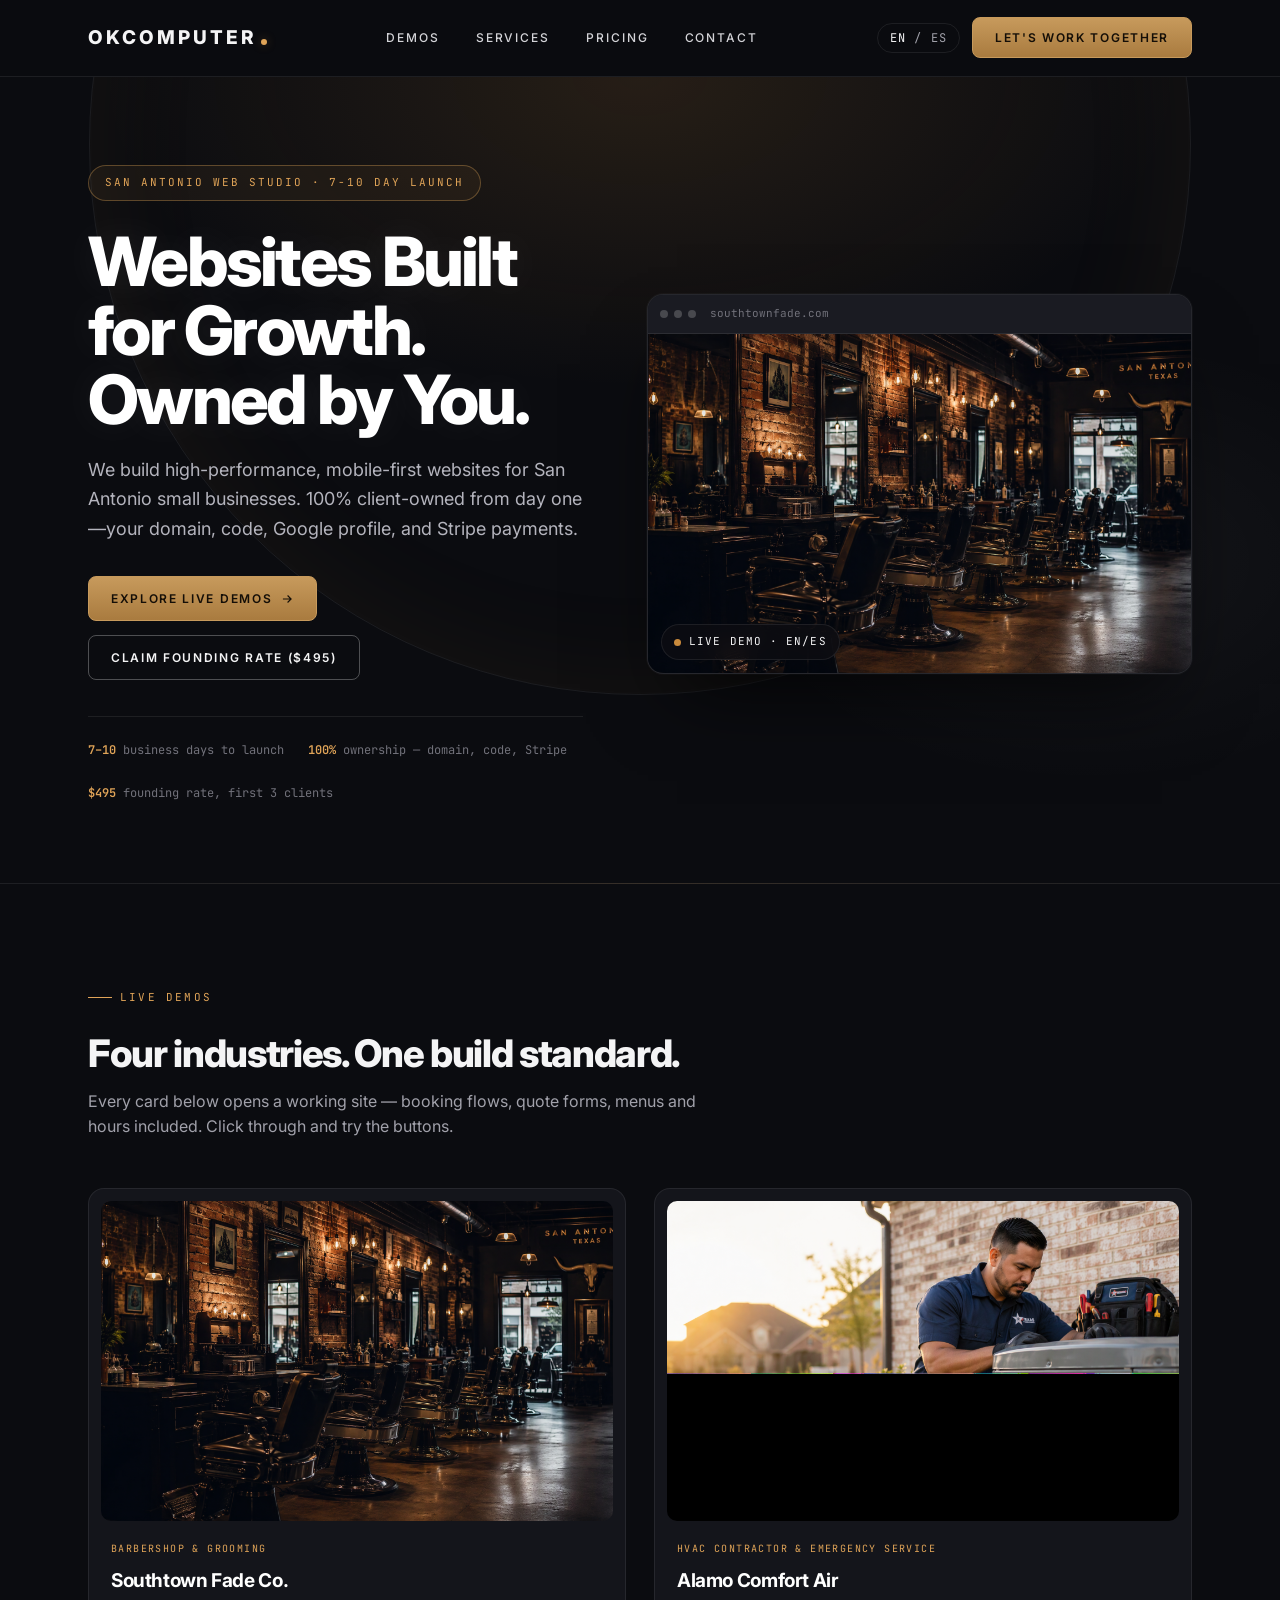
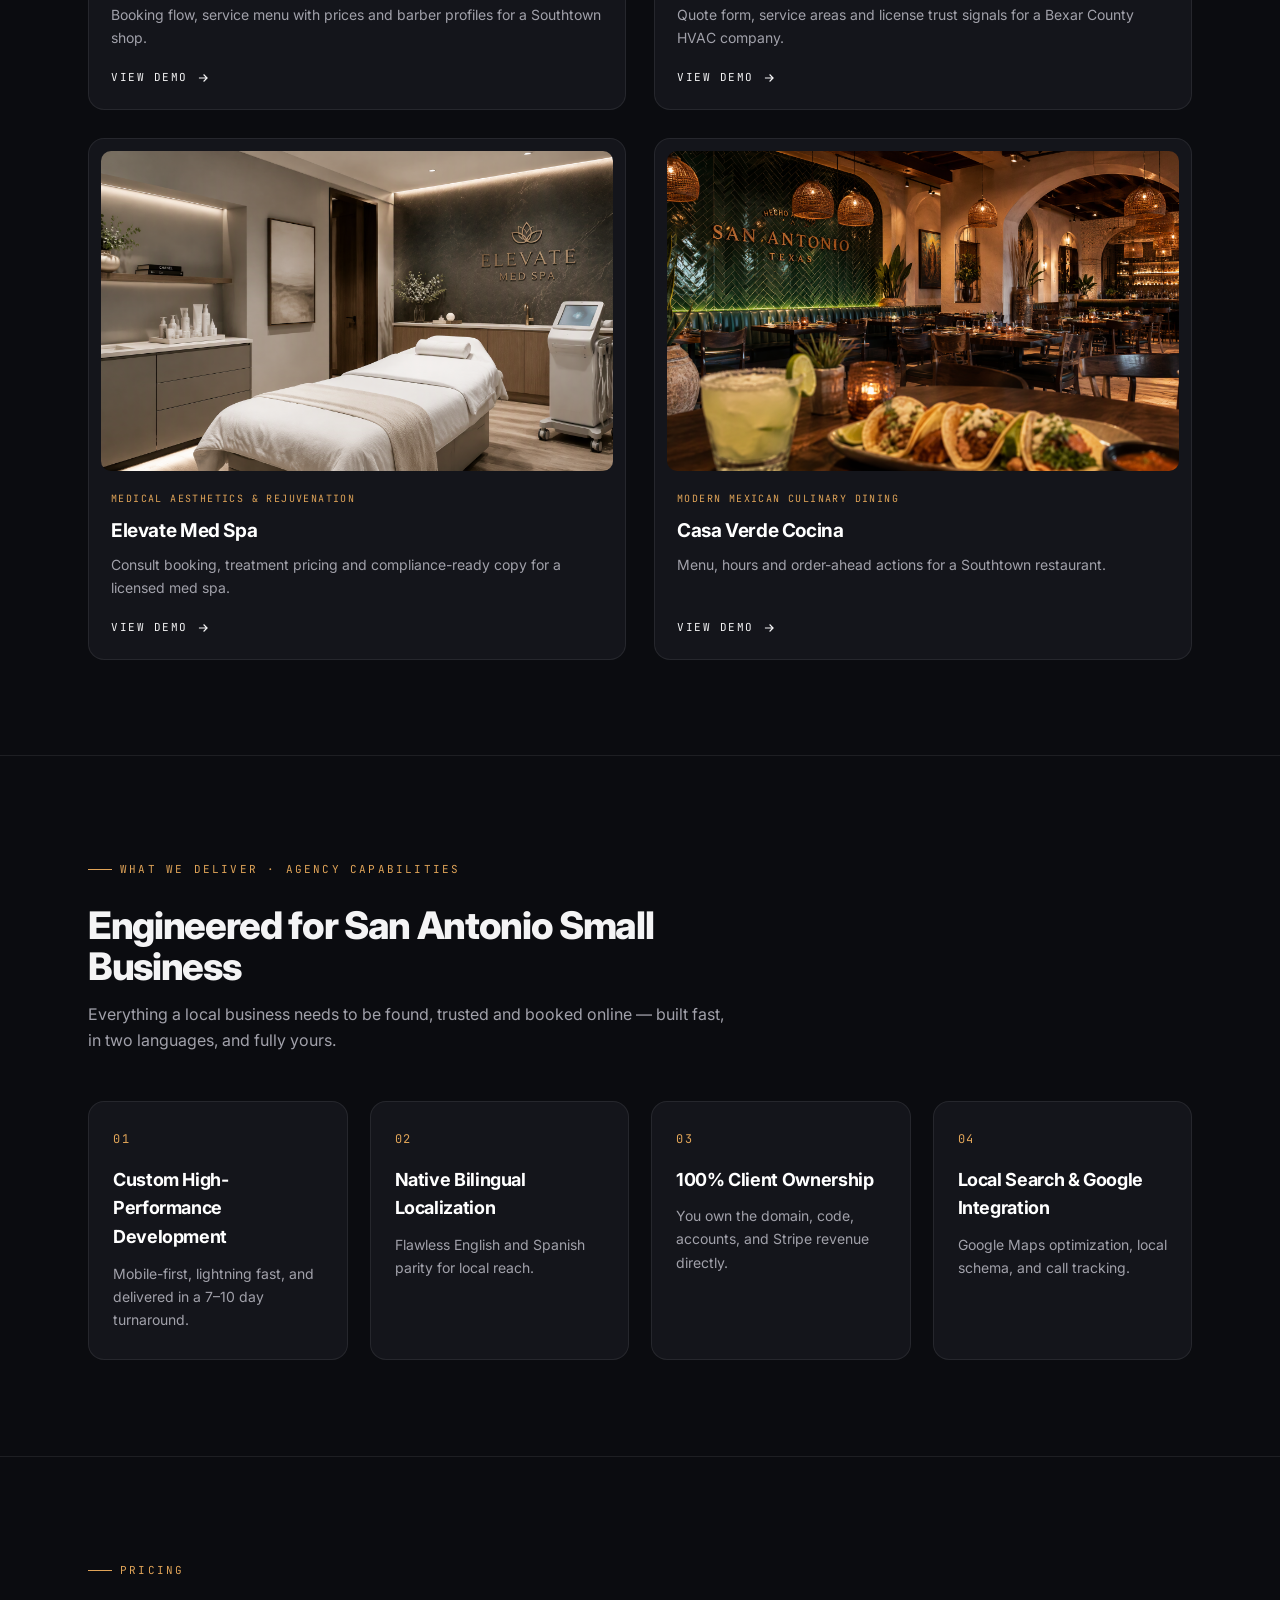
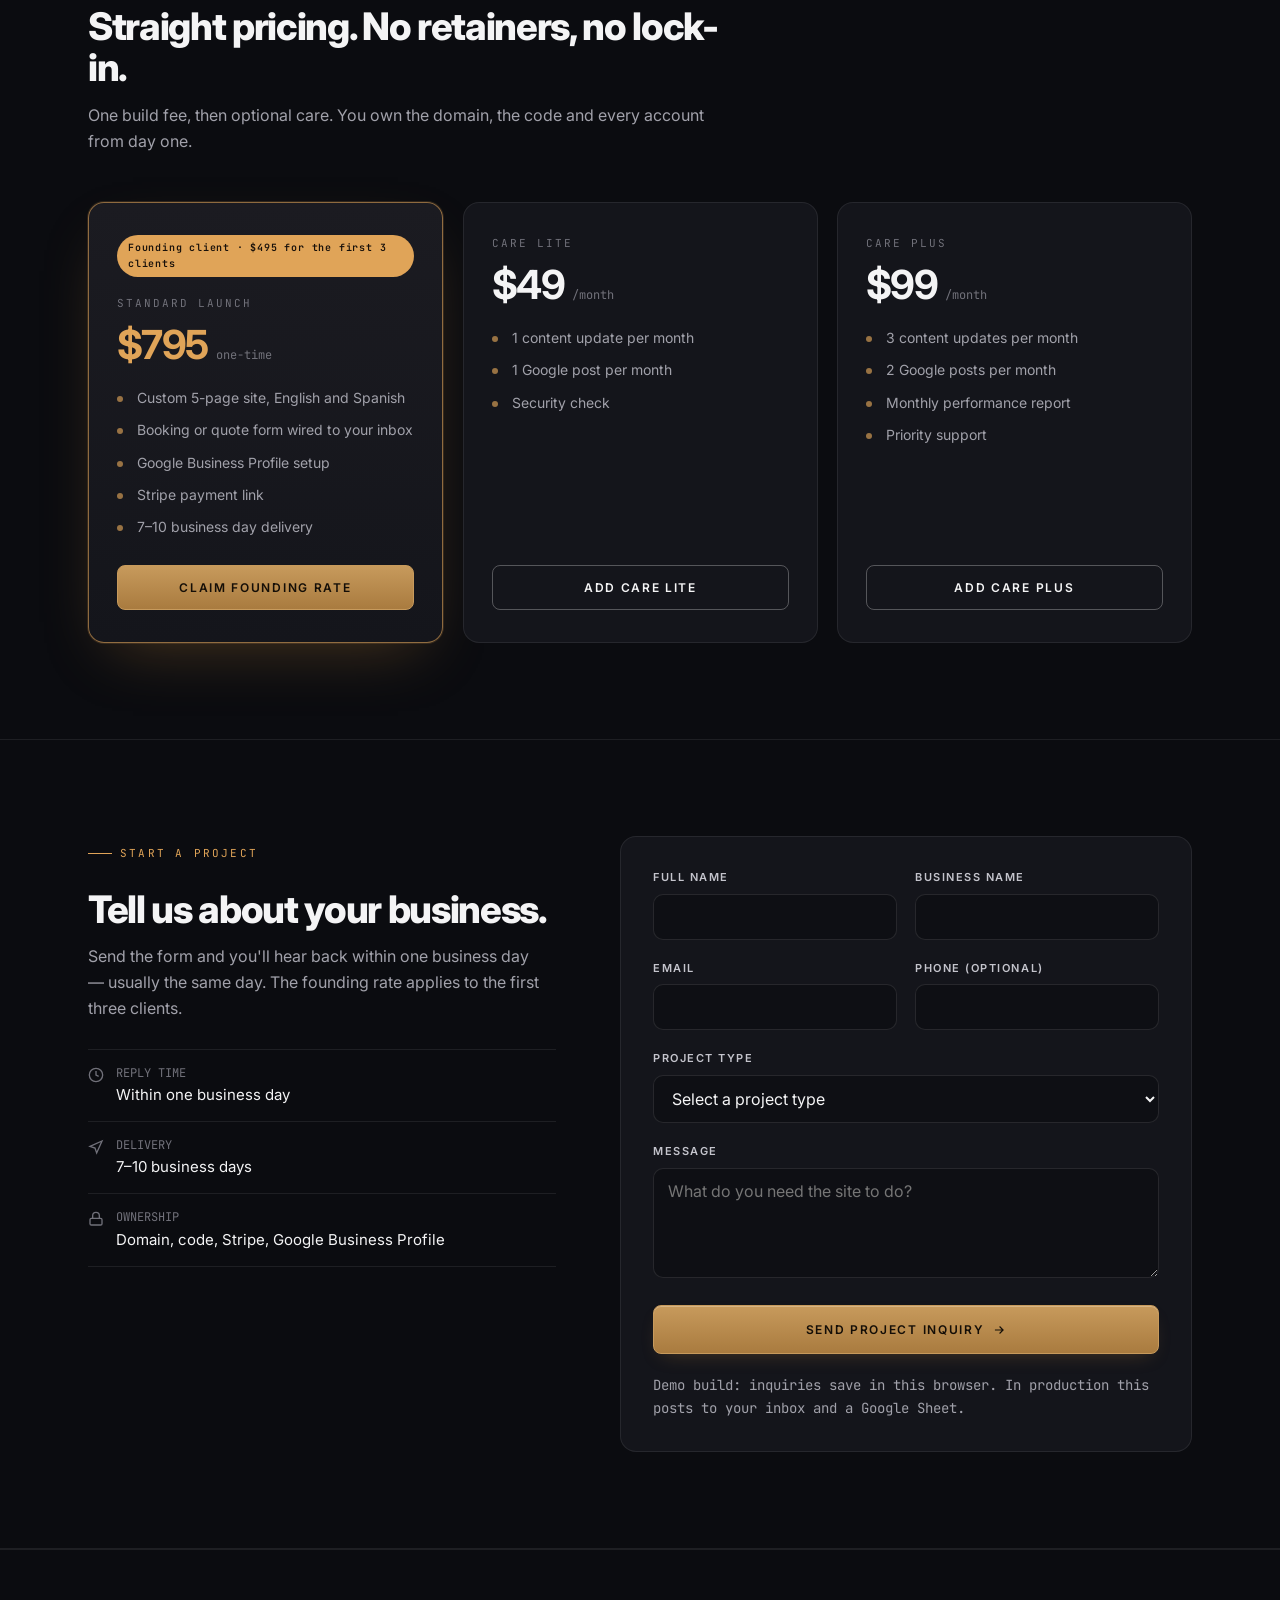
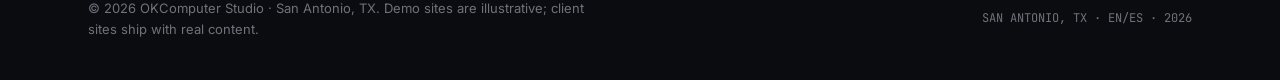
==== commit 28a5ae04: "fix(studio): 2x2 demo showcase grid, dedicated services section, and typography inheritance across f" ====
--- a/app/index.html
+++ b/app/index.html
@@ -110,9 +110,41 @@
     </div>
   </section>
 
+  <section id="services" class="section services-section">
+    <div class="container">
+      <div class="section-head">
+        <div class="eyebrow" data-i18n="svcEyebrow">WHAT WE DELIVER · AGENCY CAPABILITIES</div>
+        <h2 data-i18n="svcH">Engineered for San Antonio Small Business</h2>
+        <p data-i18n="svcP">Everything a local business needs to be found, trusted and booked online — built fast, in two languages, and fully yours.</p>
+      </div>
+      <div class="services-grid">
+        <article class="service-card">
+          <span class="service-num">01</span>
+          <h3 data-i18n="s1t">Custom High-Performance Development</h3>
+          <p data-i18n="s1d">Mobile-first, lightning fast, and delivered in a 7–10 day turnaround.</p>
+        </article>
+        <article class="service-card">
+          <span class="service-num">02</span>
+          <h3 data-i18n="s2t">Native Bilingual Localization</h3>
+          <p data-i18n="s2d">Flawless English and Spanish parity for local reach.</p>
+        </article>
+        <article class="service-card">
+          <span class="service-num">03</span>
+          <h3 data-i18n="s3t">100% Client Ownership</h3>
+          <p data-i18n="s3d">You own the domain, code, accounts, and Stripe revenue directly.</p>
+        </article>
+        <article class="service-card">
+          <span class="service-num">04</span>
+          <h3 data-i18n="s4t">Local Search &amp; Google Integration</h3>
+          <p data-i18n="s4d">Google Maps optimization, local schema, and call tracking.</p>
+        </article>
+      </div>
+    </div>
+  </section>
+
   <section class="section" id="pricing">
     <div class="container">
-      <div class="section-head" id="services">
+      <div class="section-head">
         <div class="eyebrow" data-i18n="priceEyebrow">PRICING</div>
         <h2 data-i18n="priceH">Straight pricing. No retainers, no lock-in.</h2>
         <p data-i18n="priceP">One build fee, then optional care. You own the domain, the code and every account from day one.</p>
@@ -268,6 +300,13 @@
     tag4: "Modern Mexican Culinary Dining", t4: "Casa Verde Cocina",
     d4: "Menu, hours and order-ahead actions for a Southtown restaurant.",
     link4: "View Demo", alt4: "Casa Verde Cocina restaurant demo",
+    svcEyebrow: "WHAT WE DELIVER · AGENCY CAPABILITIES",
+    svcH: "Engineered for San Antonio Small Business",
+    svcP: "Everything a local business needs to be found, trusted and booked online — built fast, in two languages, and fully yours.",
+    s1t: "Custom High-Performance Development", s1d: "Mobile-first, lightning fast, and delivered in a 7–10 day turnaround.",
+    s2t: "Native Bilingual Localization", s2d: "Flawless English and Spanish parity for local reach.",
+    s3t: "100% Client Ownership", s3d: "You own the domain, code, accounts, and Stripe revenue directly.",
+    s4t: "Local Search & Google Integration", s4d: "Google Maps optimization, local schema, and call tracking.",
     priceEyebrow: "PRICING",
     priceH: "Straight pricing. No retainers, no lock-in.",
     priceP: "One build fee, then optional care. You own the domain, the code and every account from day one.",
@@ -324,6 +363,13 @@
     tag4: "Cocina mexicana moderna", t4: "Casa Verde Cocina",
     d4: "Menú, horarios y pedidos por adelantado para un restaurante de Southtown.",
     link4: "Ver demo", alt4: "Demo del restaurante Casa Verde Cocina",
+    svcEyebrow: "LO QUE ENTREGAMOS · CAPACIDADES DE LA AGENCIA",
+    svcH: "Diseñado para los pequeños negocios de San Antonio",
+    svcP: "Todo lo que un negocio local necesita para ser encontrado, generar confianza y recibir reservas en línea — rápido, en dos idiomas y totalmente suyo.",
+    s1t: "Desarrollo personalizado de alto rendimiento", s1d: "Primero móvil, ultrarrápido y entregado en 7–10 días.",
+    s2t: "Localización bilingüe nativa", s2d: "Paridad impecable entre inglés y español para su alcance local.",
+    s3t: "100% de propiedad del cliente", s3d: "Usted es dueño del dominio, el código, las cuentas y los ingresos de Stripe.",
+    s4t: "Búsqueda local e integración con Google", s4d: "Optimización de Google Maps, datos estructurados locales y seguimiento de llamadas.",
     priceEyebrow: "PRECIOS",
     priceH: "Precios claros. Sin retenciones ni contratos forzosos.",
     priceP: "Un pago por la construcción y luego cuidado opcional. Usted es dueño del dominio, del código y de cada cuenta desde el primer día.",
--- a/app/assets/css/main.css
+++ b/app/assets/css/main.css
@@ -24,6 +24,8 @@
 }
 
 * { margin: 0; padding: 0; box-sizing: border-box; }
+
+input, select, textarea, button { font-family: inherit; font-size: 1rem; color: inherit; }
 
 html { scroll-behavior: smooth; }
 
@@ -1336,3 +1338,41 @@
   body.studio .btn, body.studio .demo-card, body.studio .price-card { transition: none; }
   body.studio .demo-card:hover, body.studio .price-card:hover, body.studio .btn:hover { transform: none; }
 }
+
+
+/* ---------- Demo grid 2x2, fixed-ratio thumbs ---------- */
+body.studio #demos .demo-grid,
+#demos .demo-grid { grid-template-columns: repeat(2, minmax(0, 1fr)); gap: 28px; }
+@media (max-width: 699px) {
+  body.studio #demos .demo-grid, #demos .demo-grid { grid-template-columns: minmax(0, 1fr); }
+}
+.demo-card { min-width: 0; max-width: 100%; }
+.demo-thumb, body.studio .demo-thumb {
+  width: 100%; aspect-ratio: 16 / 10; overflow: hidden; border-radius: 10px;
+  background: #000; position: relative; border-bottom: 0;
+}
+.demo-thumb img, body.studio .demo-thumb img {
+  width: 100%; height: 100%; aspect-ratio: auto; object-fit: cover; object-position: center; display: block;
+}
+body.studio .demo-card .demo-thumb { margin: 12px 12px 0; width: calc(100% - 24px); }
+
+/* ---------- Services ---------- */
+.services-grid { display: grid; gap: 22px; grid-template-columns: minmax(0, 1fr); }
+@media (min-width: 700px) { .services-grid { grid-template-columns: repeat(2, minmax(0, 1fr)); } }
+@media (min-width: 1100px) { .services-grid { grid-template-columns: repeat(4, minmax(0, 1fr)); } }
+.service-card {
+  background: #14151b; border: 1px solid rgba(255, 255, 255, 0.08); border-radius: 16px; padding: 28px 24px;
+  transition: transform 300ms var(--ease), border-color 300ms var(--ease), box-shadow 300ms var(--ease);
+}
+.service-card:hover { transform: translateY(-4px); border-color: rgba(224, 164, 88, 0.55); box-shadow: 0 0 36px -10px rgba(201, 138, 60, 0.35); }
+.service-num { display: block; font-family: var(--mono); font-size: 12px; letter-spacing: 0.14em; color: var(--amber); margin-bottom: 16px; }
+.service-card h3 { font-size: 18px; font-weight: 700; letter-spacing: -0.02em; margin-bottom: 10px; color: #fff; }
+.service-card p { font-size: 14px; color: var(--muted); line-height: 1.65; }
+
+/* ---------- Form font inheritance per theme ---------- */
+.field input, .field select, .field textarea, .form-control { font-family: inherit; font-size: 1rem; color: inherit; }
+body.studio .field input, body.studio .field select, body.studio .field textarea, body.studio .form-control { font-family: var(--sans); color: var(--text); padding: 12px 14px; }
+.theme-contractor .field input, .theme-contractor .field select, .theme-contractor .field textarea, .theme-contractor .form-control { font-family: "Montserrat", "Inter", system-ui, sans-serif; color: var(--navy); padding: 16px 18px; border: 1px solid #d5d9e4; background: #fff; }
+body.theme-barbershop .field input, body.theme-barbershop .field select, body.theme-barbershop .field textarea, body.theme-barbershop .form-control { font-family: "Cinzel", var(--sans); color: var(--text); padding: 12px 14px; border: 1px solid var(--border); background: #151412; }
+body.theme-medspa .field input, body.theme-medspa .field select, body.theme-medspa .field textarea, body.theme-medspa .form-control { font-family: "Poppins", var(--sans); color: var(--text); padding: 12px 14px; border: 1px solid var(--border); background: #fff; }
+body.theme-restaurant .field input, body.theme-restaurant .field select, body.theme-restaurant .field textarea, body.theme-restaurant .form-control { font-family: "Cormorant Garamond", var(--sans); font-size: 1.05rem; color: var(--text); padding: 12px 14px; border: 1px solid var(--border); background: var(--surface); }
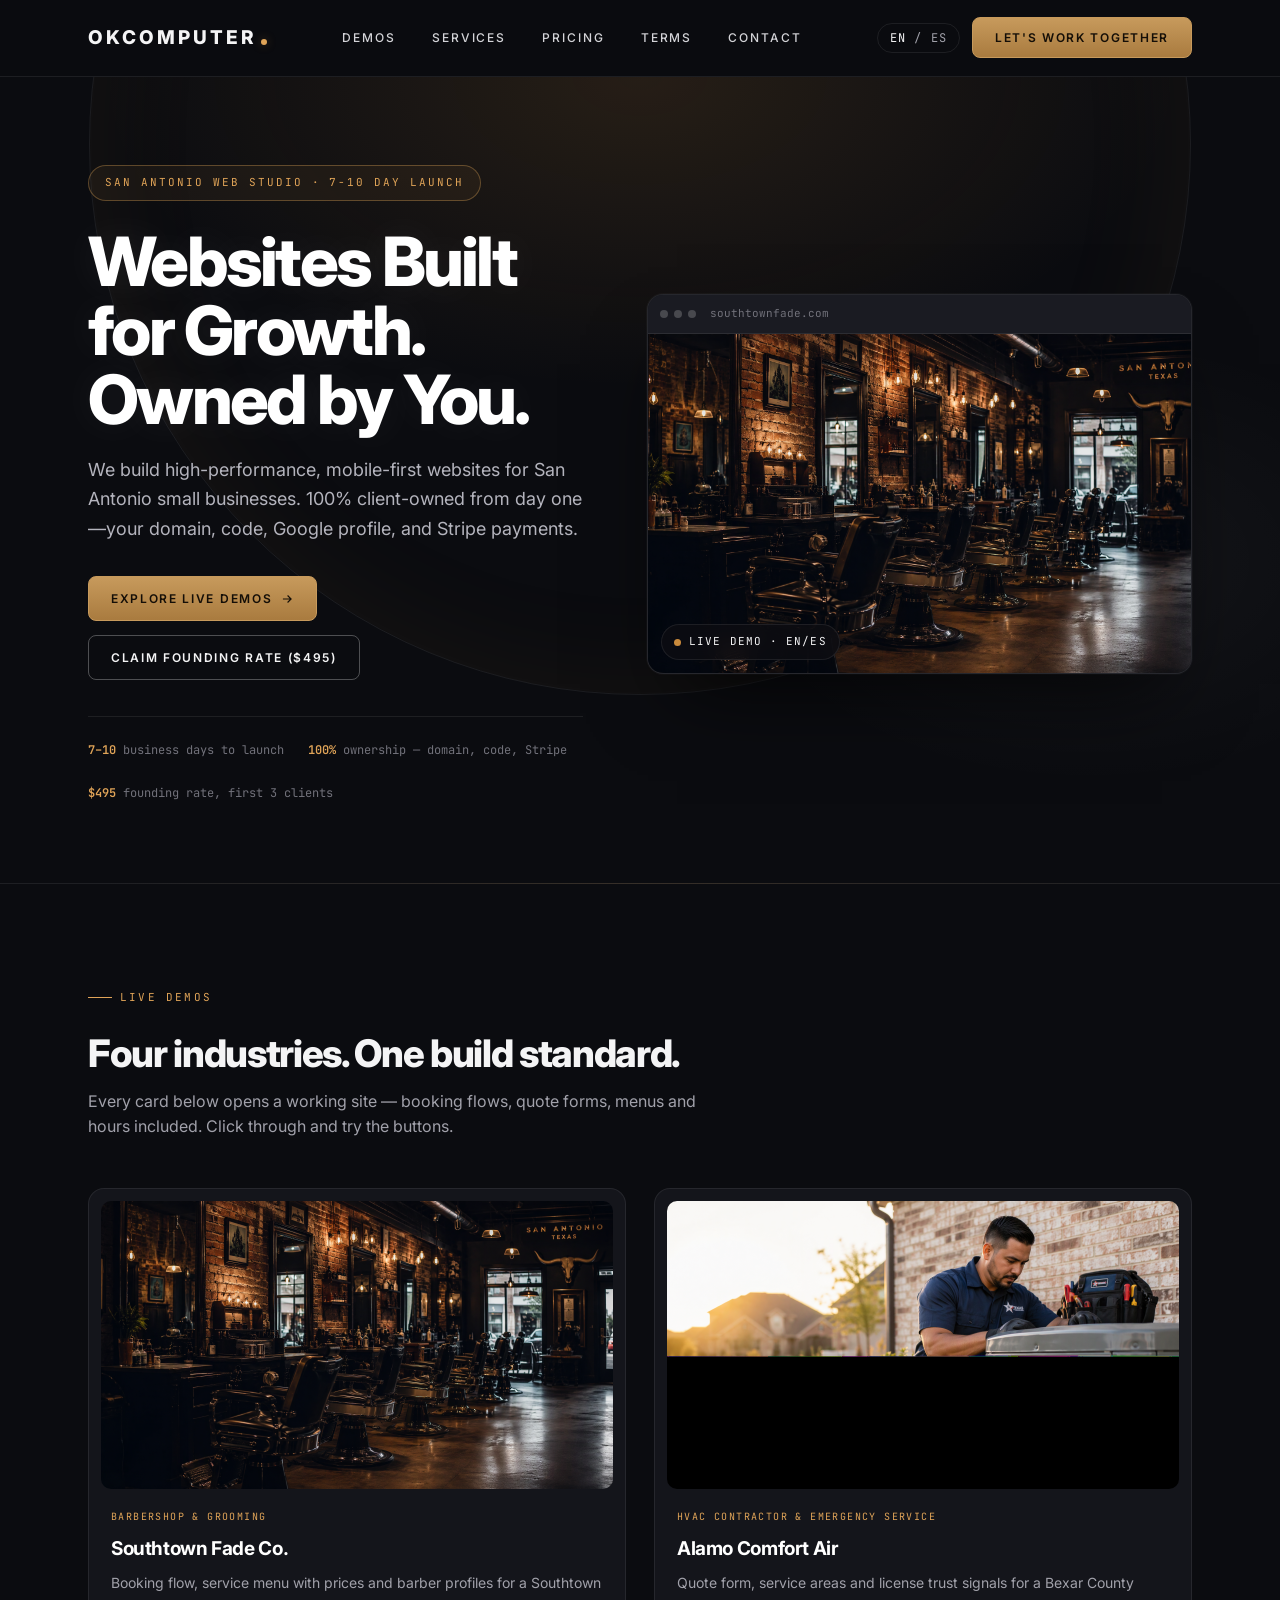
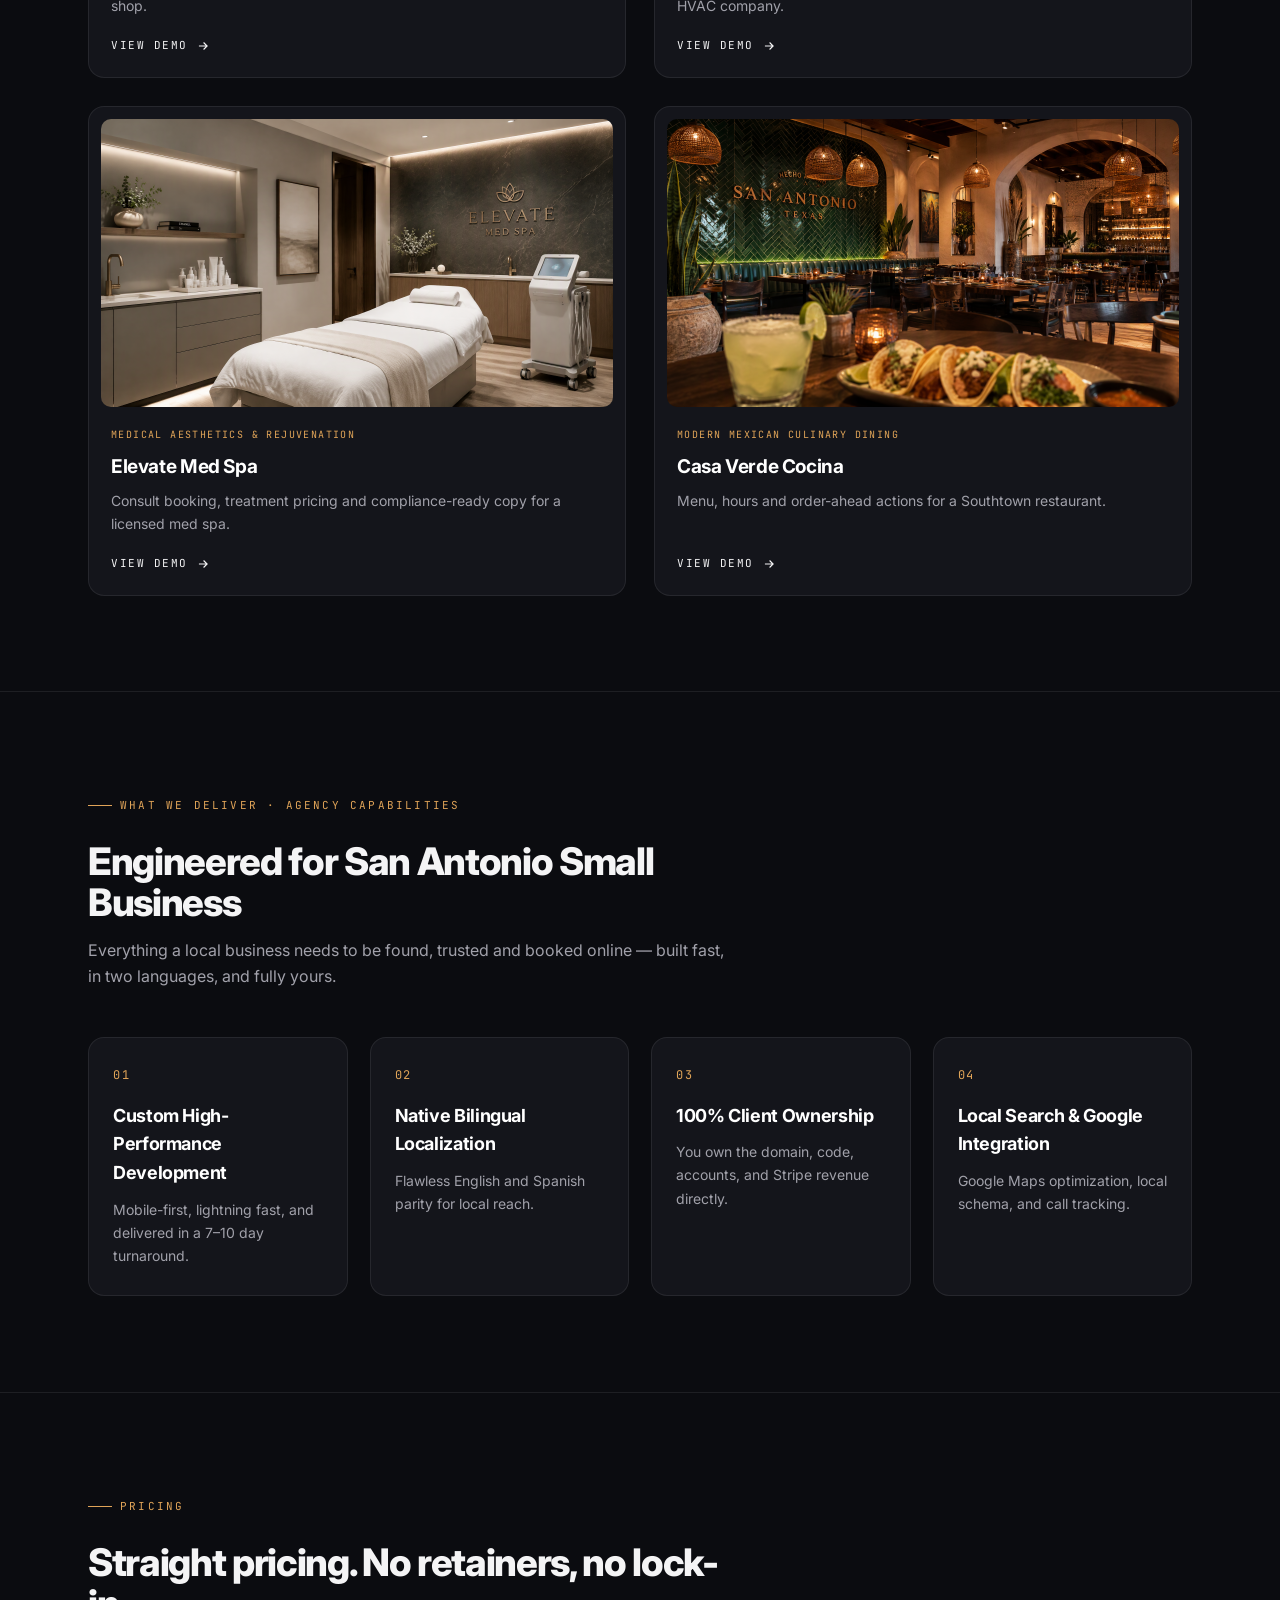
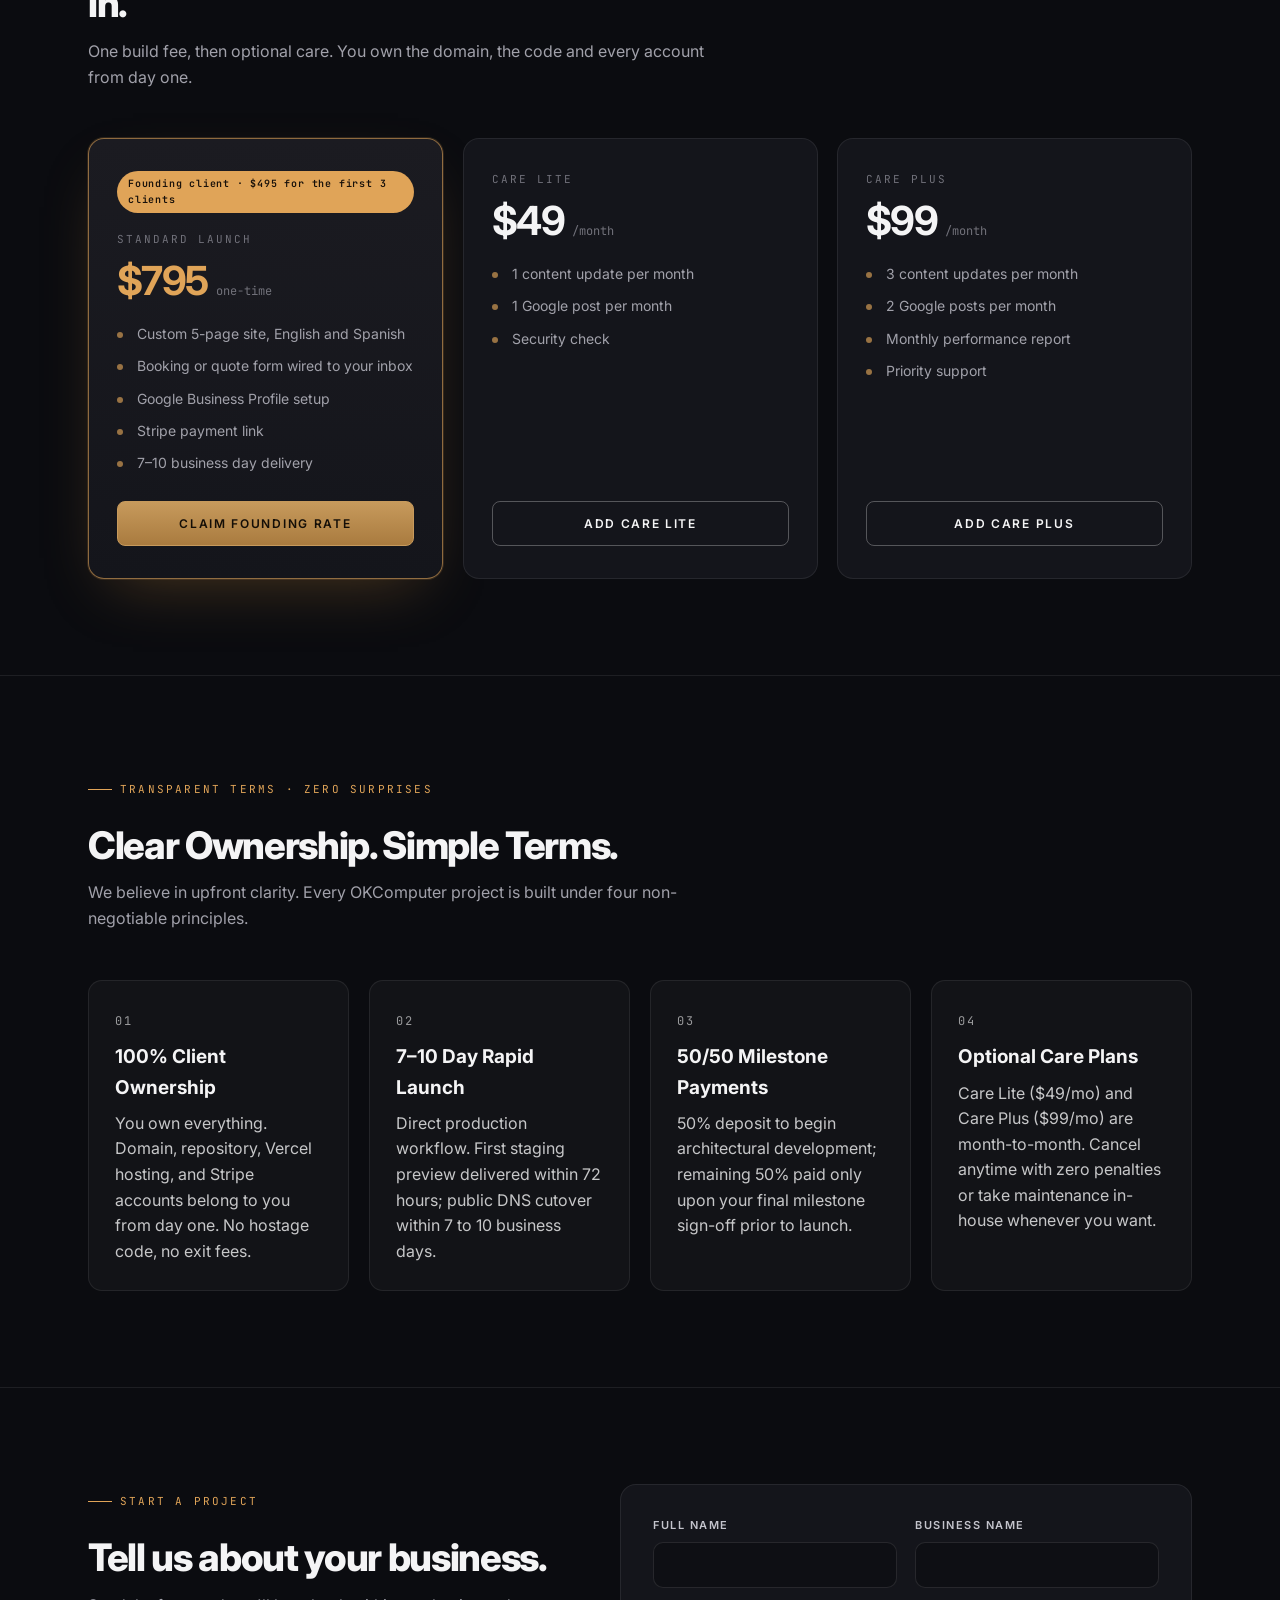
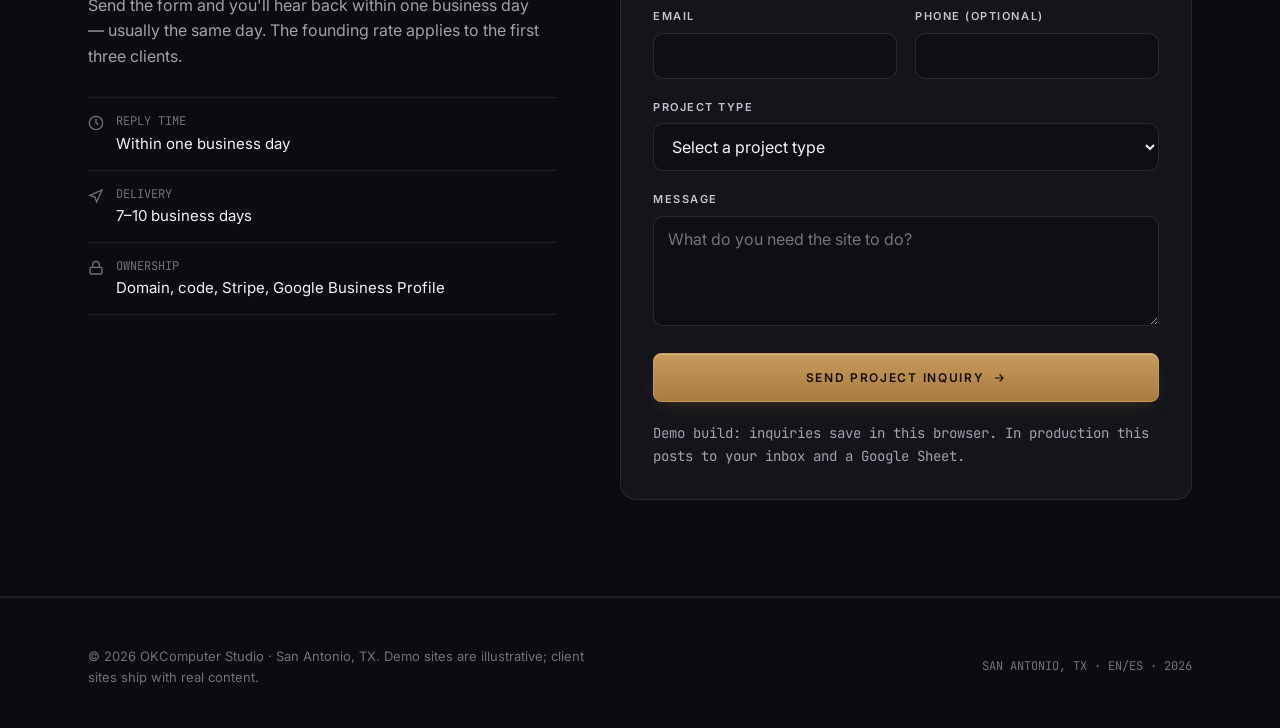
==== commit 3e254a63: "feat(studio): fix hvac crop, polish medspa booking font, add demo disclaimer modal and terms section" ====
--- a/app/index.html
+++ b/app/index.html
@@ -22,6 +22,7 @@
       <a href="#demos" data-i18n="navDemos">Demos</a>
       <a href="#services" data-i18n="navServices">Services</a>
       <a href="#pricing" data-i18n="navPricing">Pricing</a>
+      <a href="#terms" data-i18n="navTerms">Terms</a>
       <a href="#contact" data-i18n="navContact">Contact</a>
     </div>
     <div class="nav-right">
@@ -188,6 +189,22 @@
     </div>
   </section>
 
+  <section id="terms" class="section terms-section">
+    <div class="container">
+      <div class="section-head">
+        <div class="eyebrow" data-i18n="termsEyebrow">TRANSPARENT TERMS · ZERO SURPRISES</div>
+        <h2 data-i18n="termsH">Clear Ownership. Simple Terms.</h2>
+        <p data-i18n="termsP">We believe in upfront clarity. Every OKComputer project is built under four non-negotiable principles.</p>
+      </div>
+      <div class="terms-grid">
+        <article class="terms-card"><span class="terms-num mono">01</span><h3 data-i18n="term1t">100% Client Ownership</h3><p data-i18n="term1d">You own everything. Domain, repository, Vercel hosting, and Stripe accounts belong to you from day one. No hostage code, no exit fees.</p></article>
+        <article class="terms-card"><span class="terms-num mono">02</span><h3 data-i18n="term2t">7–10 Day Rapid Launch</h3><p data-i18n="term2d">Direct production workflow. First staging preview delivered within 72 hours; public DNS cutover within 7 to 10 business days.</p></article>
+        <article class="terms-card"><span class="terms-num mono">03</span><h3 data-i18n="term3t">50/50 Milestone Payments</h3><p data-i18n="term3d">50% deposit to begin architectural development; remaining 50% paid only upon your final milestone sign-off prior to launch.</p></article>
+        <article class="terms-card"><span class="terms-num mono">04</span><h3 data-i18n="term4t">Optional Care Plans</h3><p data-i18n="term4d">Care Lite ($49/mo) and Care Plus ($99/mo) are month-to-month. Cancel anytime with zero penalties or take maintenance in-house whenever you want.</p></article>
+      </div>
+    </div>
+  </section>
+
   <section class="section" id="contact">
     <div class="container contact-grid">
       <div class="contact-intro">
@@ -277,6 +294,11 @@
 <script>
 window.I18N = {
   en: {
+    navTerms: "Terms", termsEyebrow: "TRANSPARENT TERMS · ZERO SURPRISES", termsH: "Clear Ownership. Simple Terms.", termsP: "We believe in upfront clarity. Every OKComputer project is built under four non-negotiable principles.",
+    term1t: "100% Client Ownership", term1d: "You own everything. Domain, repository, Vercel hosting, and Stripe accounts belong to you from day one. No hostage code, no exit fees.",
+    term2t: "7–10 Day Rapid Launch", term2d: "Direct production workflow. First staging preview delivered within 72 hours; public DNS cutover within 7 to 10 business days.",
+    term3t: "50/50 Milestone Payments", term3d: "50% deposit to begin architectural development; remaining 50% paid only upon your final milestone sign-off prior to launch.",
+    term4t: "Optional Care Plans", term4d: "Care Lite ($49/mo) and Care Plus ($99/mo) are month-to-month. Cancel anytime with zero penalties or take maintenance in-house whenever you want.",
     brand: "OKComputer", navDemos: "Demos", navServices: "Services", navPricing: "Pricing", navContact: "Contact", navCta: "Let's work together", otherLang: "ES",
     skip: "Skip to content",
     eyebrow: "SAN ANTONIO WEB STUDIO · 7-10 DAY LAUNCH",
@@ -340,6 +362,11 @@
     footM: "SAN ANTONIO, TX · EN/ES · 2026"
   },
   es: {
+    navTerms: "Términos", termsEyebrow: "TÉRMINOS TRANSPARENTES · SIN SORPRESAS", termsH: "Propiedad clara. Términos simples.", termsP: "Creemos en la claridad desde el inicio. Cada proyecto de OKComputer se construye bajo cuatro principios no negociables.",
+    term1t: "100% propiedad del cliente", term1d: "Todo es tuyo. Dominio, repositorio, hosting en Vercel y cuentas de Stripe te pertenecen desde el primer día. Sin código secuestrado, sin cargos de salida.",
+    term2t: "Lanzamiento rápido en 7–10 días", term2d: "Flujo de producción directo. Primera vista previa en staging en 72 horas; cambio de DNS público en 7 a 10 días hábiles.",
+    term3t: "Pagos 50/50 por hitos", term3d: "50% de depósito para iniciar el desarrollo; el 50% restante se paga solo con tu aprobación final antes del lanzamiento.",
+    term4t: "Planes de cuidado opcionales", term4d: "Care Lite ($49/mes) y Care Plus ($99/mes) son mes a mes. Cancela cuando quieras sin penalizaciones o lleva el mantenimiento por tu cuenta.",
     brand: "OKComputer", navDemos: "Demos", navServices: "Servicios", navPricing: "Precios", navContact: "Contacto", navCta: "Trabajemos juntos", otherLang: "EN",
     skip: "Ir al contenido",
     eyebrow: "ESTUDIO WEB EN SAN ANTONIO · LANZAMIENTO EN 7-10 DÍAS",
--- a/app/assets/css/main.css
+++ b/app/assets/css/main.css
@@ -1348,7 +1348,7 @@
 }
 .demo-card { min-width: 0; max-width: 100%; }
 .demo-thumb, body.studio .demo-thumb {
-  width: 100%; aspect-ratio: 16 / 10; overflow: hidden; border-radius: 10px;
+  width: 100%; aspect-ratio: 16 / 9; overflow: hidden; border-radius: 10px;
   background: #000; position: relative; border-bottom: 0;
 }
 .demo-thumb img, body.studio .demo-thumb img {
@@ -1376,3 +1376,56 @@
 body.theme-barbershop .field input, body.theme-barbershop .field select, body.theme-barbershop .field textarea, body.theme-barbershop .form-control { font-family: "Cinzel", var(--sans); color: var(--text); padding: 12px 14px; border: 1px solid var(--border); background: #151412; }
 body.theme-medspa .field input, body.theme-medspa .field select, body.theme-medspa .field textarea, body.theme-medspa .form-control { font-family: "Poppins", var(--sans); color: var(--text); padding: 12px 14px; border: 1px solid var(--border); background: #fff; }
 body.theme-restaurant .field input, body.theme-restaurant .field select, body.theme-restaurant .field textarea, body.theme-restaurant .form-control { font-family: "Cormorant Garamond", var(--sans); font-size: 1.05rem; color: var(--text); padding: 12px 14px; border: 1px solid var(--border); background: var(--surface); }
+
+/* ---------- HVAC thumbnail framing ---------- */
+.demo-thumb img { object-fit: cover; }
+.demo-card[data-theme="contractor"] .demo-thumb img,
+.demo-thumb img[src*="contractor"],
+body.studio .demo-thumb img[src*="contractor"] { object-position: center 20%; }
+
+/* ---------- Med spa booking typography ---------- */
+.theme-medspa #booking-root,
+.theme-medspa #booking-root button,
+.theme-medspa #booking-root .slot,
+.theme-medspa #booking-root .slot-grid button,
+.theme-medspa #booking-root .service-row,
+.theme-medspa #booking-root h3,
+.theme-medspa #booking-root p {
+  font-family: 'Poppins', -apple-system, sans-serif !important;
+}
+.theme-medspa #booking-root button {
+  border: 1px solid #cdbfae; border-radius: 8px; letter-spacing: 0.02em;
+}
+
+/* ---------- Demo disclaimer modal ---------- */
+.demo-modal-backdrop {
+  position: fixed; inset: 0; z-index: 9999; background: rgba(0,0,0,0.75);
+  backdrop-filter: blur(8px); -webkit-backdrop-filter: blur(8px);
+  display: flex; align-items: center; justify-content: center; padding: 20px;
+  opacity: 1; transition: opacity 300ms ease;
+}
+.demo-modal-backdrop.fade-out { opacity: 0; pointer-events: none; }
+.demo-modal-card {
+  max-width: 460px; background: #14151b; border: 1px solid rgba(255,255,255,0.15);
+  border-radius: 16px; padding: 32px; text-align: center; color: #fff;
+  box-shadow: 0 20px 40px rgba(0,0,0,0.5); font-family: 'Poppins', -apple-system, sans-serif;
+}
+.demo-modal-card h3 { margin: 14px 0 10px; font-size: 22px; color: #fff; }
+.demo-modal-card p { margin: 0 0 22px; font-size: 15px; line-height: 1.6; color: rgba(255,255,255,0.8); }
+.demo-modal-pill {
+  display: inline-block; padding: 4px 12px; border-radius: 999px; font-size: 11px;
+  letter-spacing: 0.14em; font-weight: 600; background: rgba(255,255,255,0.1); color: #fff;
+}
+.btn-demo-dismiss {
+  cursor: pointer; border: 0; border-radius: 10px; padding: 12px 22px; font-size: 15px;
+  font-weight: 600; background: #fff; color: #14151b; font-family: inherit;
+}
+
+/* ---------- Terms section ---------- */
+.terms-grid { display: grid; gap: 20px; grid-template-columns: minmax(0, 1fr); }
+@media (min-width: 700px) { .terms-grid { grid-template-columns: repeat(2, minmax(0, 1fr)); } }
+@media (min-width: 1100px) { .terms-grid { grid-template-columns: repeat(4, minmax(0, 1fr)); } }
+.terms-card { padding: 26px; border: 1px solid var(--border); border-radius: 14px; background: rgba(255,255,255,0.03); }
+.terms-card h3 { margin: 10px 0 8px; font-size: 19px; }
+.terms-card p { margin: 0; line-height: 1.6; opacity: 0.8; }
+.terms-num { font-size: 12px; letter-spacing: 0.14em; opacity: 0.6; }
